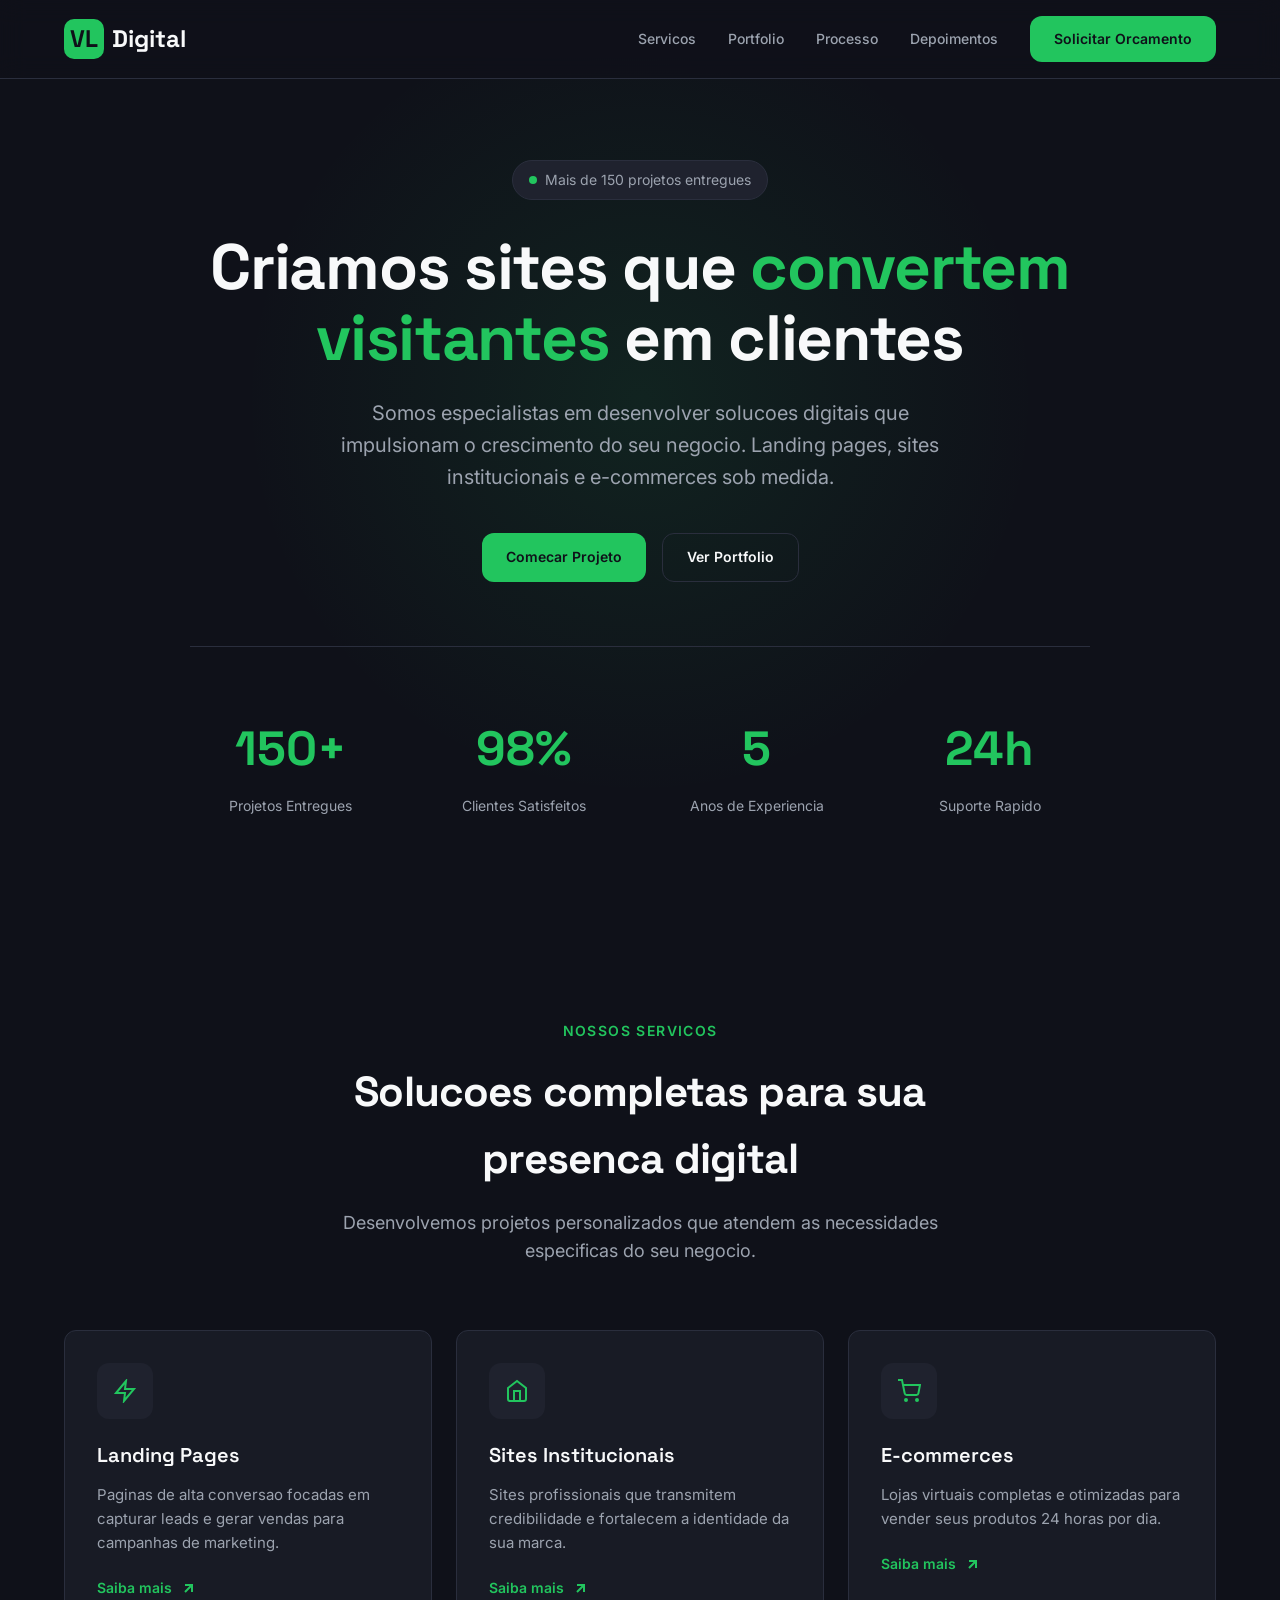
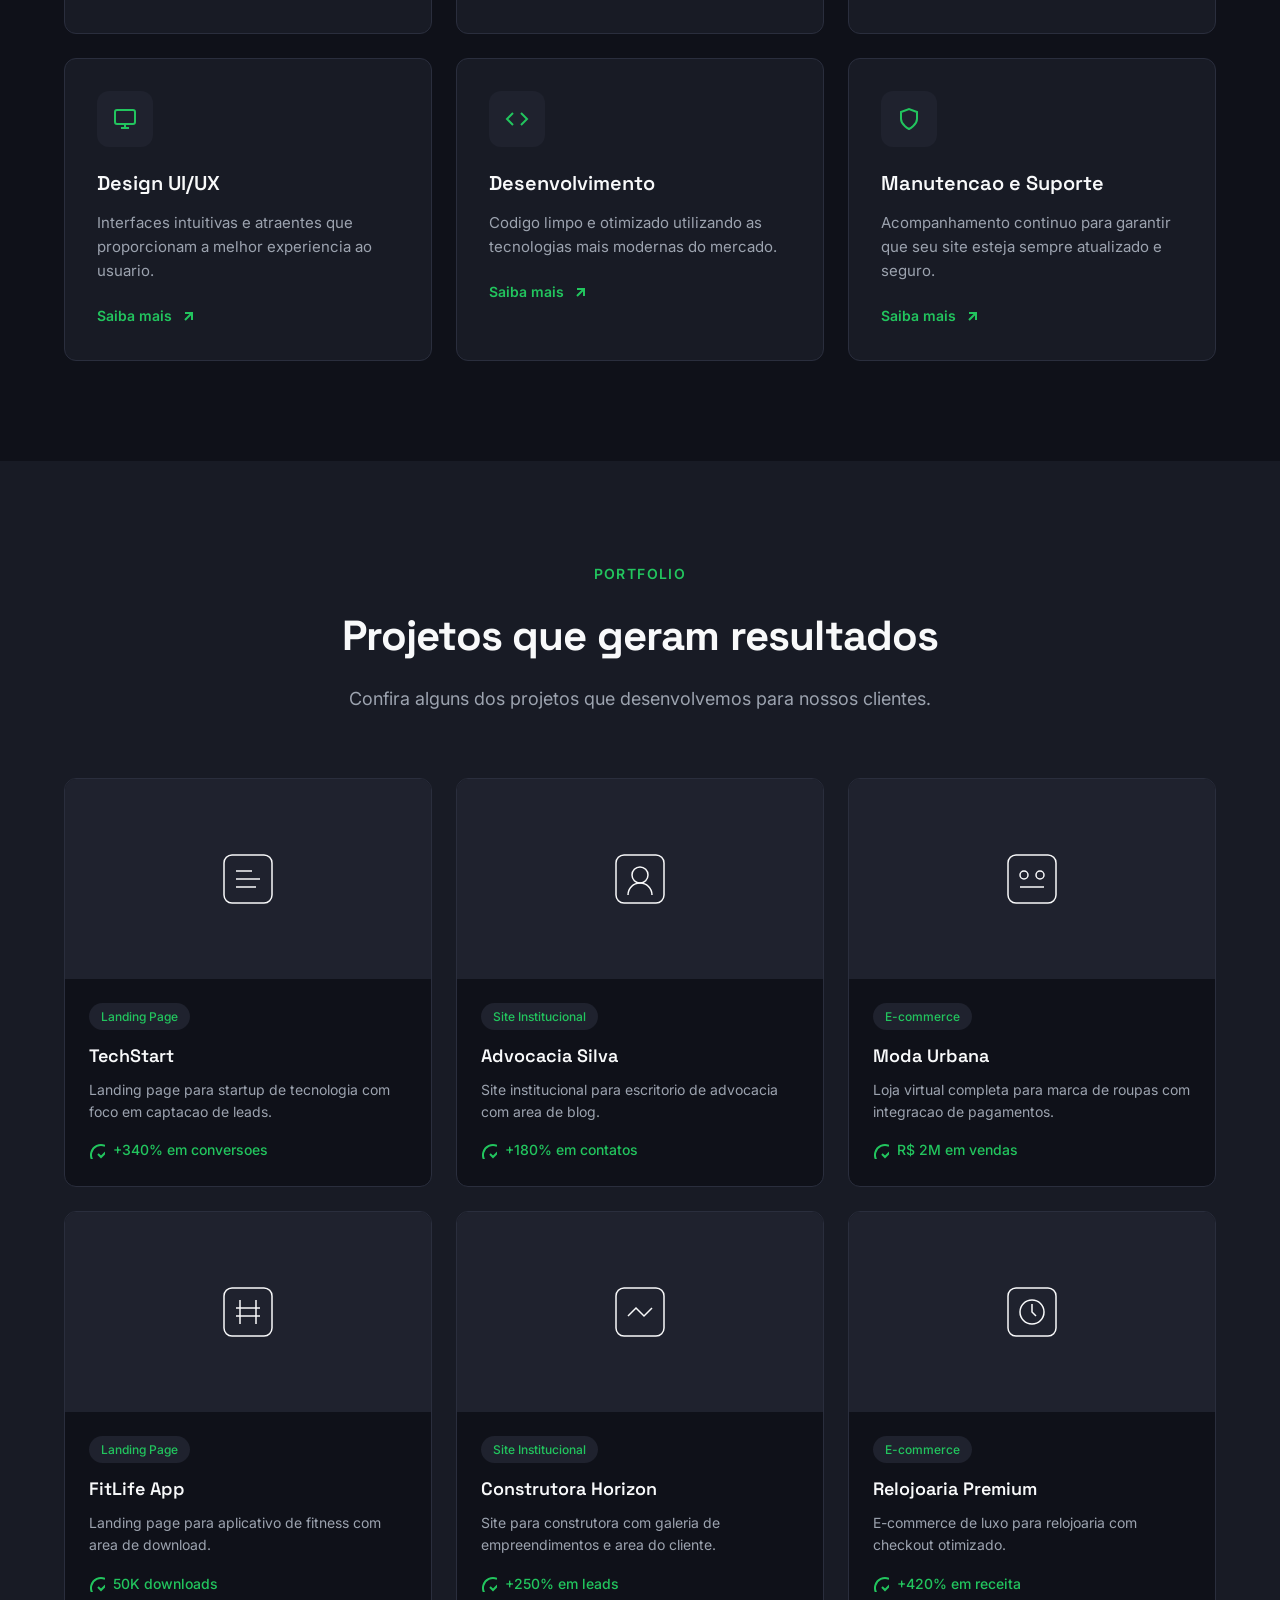
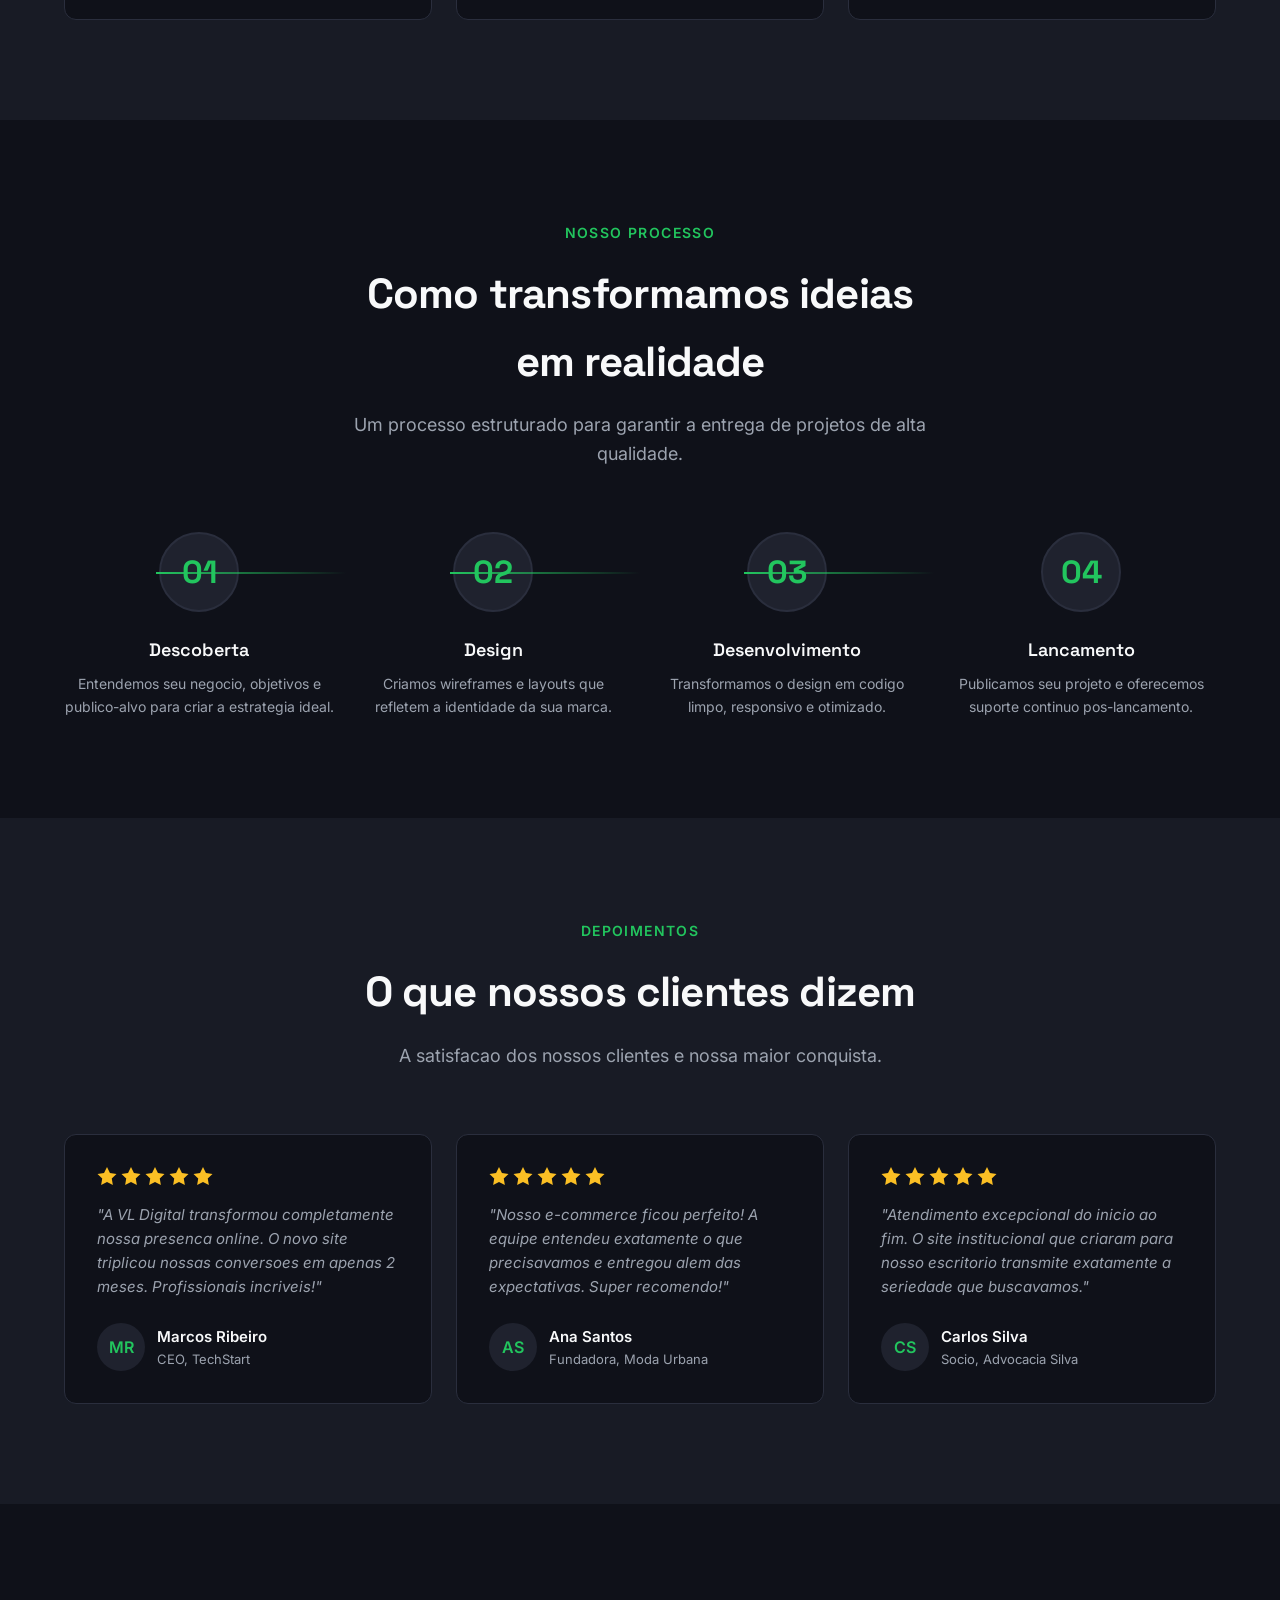
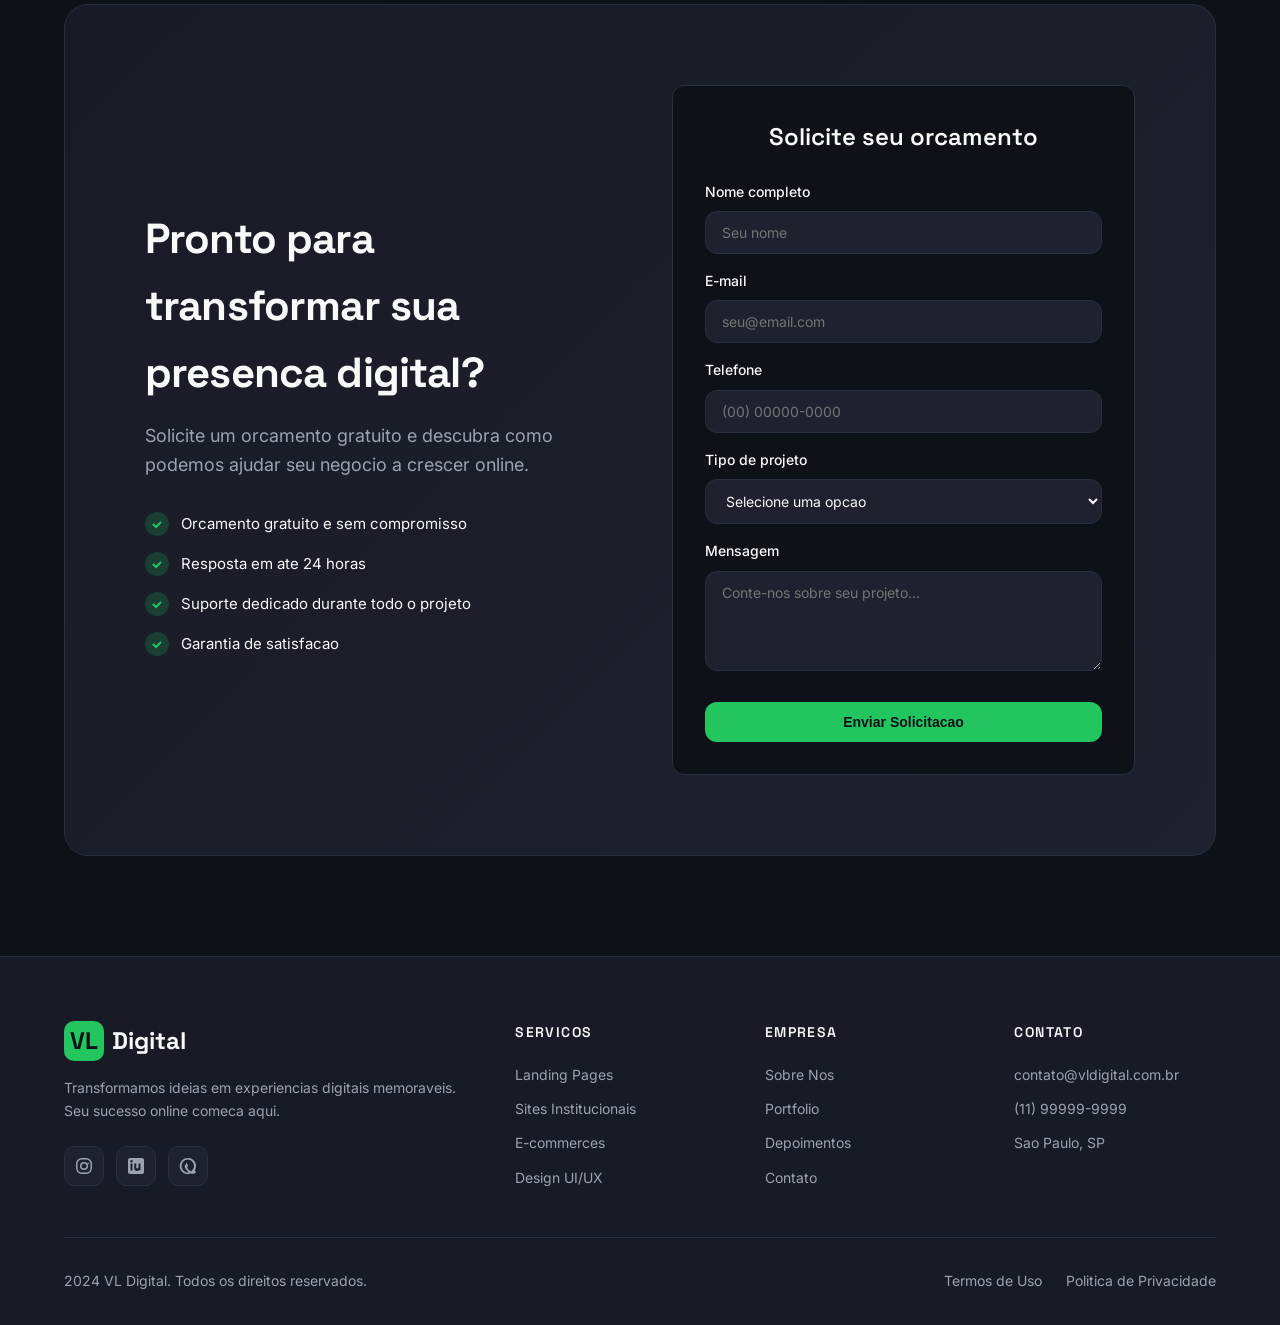
==== index.html @ e7e71fd8 "Rename Site-VL-Digital.html to index.html" ====
<!DOCTYPE html>
<html lang="pt-BR">
<head>
  <meta charset="UTF-8">
  <meta name="viewport" content="width=device-width, initial-scale=1.0">
  <title>VL Digital | Criamos Sites que Convertem</title>
  <meta name="description" content="Agência especializada em desenvolvimento de sites, landing pages, sites institucionais e e-commerces. Transformamos sua presença digital em resultados.">
  <link rel="preconnect" href="https://fonts.googleapis.com">
  <link rel="preconnect" href="https://fonts.gstatic.com" crossorigin>
  <link href="https://fonts.googleapis.com/css2?family=Inter:wght@400;500;600;700&family=Space+Grotesk:wght@500;600;700&display=swap" rel="stylesheet">
  <style>
    * {
      margin: 0;
      padding: 0;
      box-sizing: border-box;
    }

    :root {
      --background: #0f1119; 
      --foreground: #f8f9fa;
      --card: #181b25;
      --card-foreground: #f8f9fa;
      --primary: #22c55e;
      --primary-foreground: #0f1119;
      --secondary: #1f222e;
      --muted: #2a2e3d;
      --muted-foreground: #9ca3af;
      --border: #2a2e3d;
      --radius: 12px;
    }

    html {
      scroll-behavior: smooth;
    }

    body {
      font-family: 'Inter', system-ui, sans-serif;
      background-color: var(--background);
      color: var(--foreground);
      line-height: 1.6;
    }

    h1, h2, h3, h4, h5, h6 {
      font-family: 'Space Grotesk', system-ui, sans-serif;
    }

    a {
      text-decoration: none;
      color: inherit;
    }

    img {
      max-width: 100%;
      height: auto;
    }

    .container {
      max-width: 1200px;
      margin: 0 auto;
      padding: 0 24px;
    }

    /* Header */
    .header {
      position: fixed;
      top: 0;
      left: 0;
      right: 0;
      z-index: 100;
      padding: 16px 0;
      background: rgba(15, 17, 25, 0.8);
      backdrop-filter: blur(12px);
      border-bottom: 1px solid var(--border);
    }

    .header-inner {
      display: flex;
      align-items: center;
      justify-content: space-between;
    }

    .logo {
      display: flex;
      align-items: center;
      gap: 8px;
      font-family: 'Space Grotesk', sans-serif;
      font-size: 24px;
      font-weight: 700;
    }

    .logo-icon {
      width: 40px;
      height: 40px;
      background: var(--primary);
      border-radius: 10px;
      display: flex;
      align-items: center;
      justify-content: center;
      color: var(--primary-foreground);
      font-weight: 700;
    }

    .nav {
      display: flex;
      align-items: center;
      gap: 32px;
    }

    .nav-link {
      font-size: 14px;
      font-weight: 500;
      color: var(--muted-foreground);
      transition: color 0.2s;
    }

    .nav-link:hover {
      color: var(--foreground);
    }

    .btn {
      display: inline-flex;
      align-items: center;
      justify-content: center;
      gap: 8px;
      padding: 12px 24px;
      border-radius: var(--radius);
      font-size: 14px;
      font-weight: 600;
      cursor: pointer;
      transition: all 0.2s;
      border: none;
    }

    .btn-primary {
      background: var(--primary);
      color: var(--primary-foreground);
    }

    .btn-primary:hover {
      background: #1ea84e;
      transform: translateY(-2px);
    }

    .btn-secondary {
      background: var(--secondary);
      color: var(--foreground);
      border: 1px solid var(--border);
    }

    .btn-secondary:hover {
      background: var(--muted);
    }

    .btn-outline {
      background: transparent;
      color: var(--foreground);
      border: 1px solid var(--border);
    }

    .btn-outline:hover {
      background: var(--secondary);
    }

    .mobile-menu-btn {
      display: none;
      background: none;
      border: none;
      color: var(--foreground);
      cursor: pointer;
      padding: 8px;
    }

    /* Hero */
    .hero {
      padding: 160px 0 100px;
      position: relative;
      overflow: hidden;
    }

    .hero::before {
      content: '';
      position: absolute;
      top: 0;
      left: 50%;
      transform: translateX(-50%);
      width: 800px;
      height: 800px;
      background: radial-gradient(circle, rgba(34, 197, 94, 0.1) 0%, transparent 70%);
      pointer-events: none;
    }

    .hero-content {
      text-align: center;
      max-width: 900px;
      margin: 0 auto;
      position: relative;
      z-index: 1;
    }

    .hero-badge {
      display: inline-flex;
      align-items: center;
      gap: 8px;
      padding: 8px 16px;
      background: var(--secondary);
      border: 1px solid var(--border);
      border-radius: 100px;
      font-size: 14px;
      color: var(--muted-foreground);
      margin-bottom: 32px;
    }

    .hero-badge-dot {
      width: 8px;
      height: 8px;
      background: var(--primary);
      border-radius: 50%;
      animation: pulse 2s infinite;
    }

    @keyframes pulse {
      0%, 100% { opacity: 1; }
      50% { opacity: 0.5; }
    }

    .hero-title {
      font-size: 64px;
      font-weight: 700;
      line-height: 1.1;
      margin-bottom: 24px;
      letter-spacing: -0.02em;
    }

    .hero-title-highlight {
      color: var(--primary);
    }

    .hero-description {
      font-size: 20px;
      color: var(--muted-foreground);
      margin-bottom: 40px;
      max-width: 600px;
      margin-left: auto;
      margin-right: auto;
    }

    .hero-buttons {
      display: flex;
      gap: 16px;
      justify-content: center;
      margin-bottom: 64px;
    }

    .hero-stats {
      display: grid;
      grid-template-columns: repeat(4, 1fr);
      gap: 32px;
      padding-top: 64px;
      border-top: 1px solid var(--border);
    }

    .stat {
      text-align: center;
    }

    .stat-value {
      font-family: 'Space Grotesk', sans-serif;
      font-size: 48px;
      font-weight: 700;
      color: var(--primary);
      margin-bottom: 8px;
    }

    .stat-label {
      font-size: 14px;
      color: var(--muted-foreground);
    }

    /* Services */
    .services {
      padding: 100px 0;
    }

    .section-header {
      text-align: center;
      max-width: 600px;
      margin: 0 auto 64px;
    }

    .section-label {
      display: inline-block;
      font-size: 14px;
      font-weight: 600;
      color: var(--primary);
      text-transform: uppercase;
      letter-spacing: 0.1em;
      margin-bottom: 16px;
    }

    .section-title {
      font-size: 42px;
      font-weight: 700;
      margin-bottom: 16px;
      letter-spacing: -0.02em;
    }

    .section-description {
      font-size: 18px;
      color: var(--muted-foreground);
    }

    .services-grid {
      display: grid;
      grid-template-columns: repeat(3, 1fr);
      gap: 24px;
    }

    .service-card {
      background: var(--card);
      border: 1px solid var(--border);
      border-radius: var(--radius);
      padding: 32px;
      transition: all 0.3s;
    }

    .service-card:hover {
      border-color: var(--primary);
      transform: translateY(-4px);
    }

    .service-icon {
      width: 56px;
      height: 56px;
      background: var(--secondary);
      border-radius: 12px;
      display: flex;
      align-items: center;
      justify-content: center;
      margin-bottom: 20px;
      color: var(--primary);
    }

    .service-title {
      font-size: 20px;
      font-weight: 600;
      margin-bottom: 12px;
    }

    .service-description {
      font-size: 15px;
      color: var(--muted-foreground);
      margin-bottom: 20px;
    }

    .service-link {
      display: inline-flex;
      align-items: center;
      gap: 8px;
      font-size: 14px;
      font-weight: 600;
      color: var(--primary);
      transition: gap 0.2s;
    }

    .service-link:hover {
      gap: 12px;
    }

    /* Portfolio */
    .portfolio {
      padding: 100px 0;
      background: var(--card);
    }

    .portfolio-grid {
      display: grid;
      grid-template-columns: repeat(3, 1fr);
      gap: 24px;
    }

    .portfolio-card {
      background: var(--background);
      border: 1px solid var(--border);
      border-radius: var(--radius);
      overflow: hidden;
      transition: all 0.3s;
    }

    .portfolio-card:hover {
      border-color: var(--primary);
      transform: translateY(-4px);
    }

    .portfolio-image {
      height: 200px;
      background: var(--secondary);
      display: flex;
      align-items: center;
      justify-content: center;
      font-size: 48px;
    }

    .portfolio-content {
      padding: 24px;
    }

    .portfolio-tag {
      display: inline-block;
      padding: 4px 12px;
      background: var(--secondary);
      border-radius: 100px;
      font-size: 12px;
      font-weight: 500;
      color: var(--primary);
      margin-bottom: 12px;
    }

    .portfolio-title {
      font-size: 18px;
      font-weight: 600;
      margin-bottom: 8px;
    }

    .portfolio-description {
      font-size: 14px;
      color: var(--muted-foreground);
      margin-bottom: 16px;
    }

    .portfolio-result {
      display: flex;
      align-items: center;
      gap: 8px;
      font-size: 14px;
      color: var(--primary);
      font-weight: 500;
    }

    /* Process */
    .process {
      padding: 100px 0;
    }

    .process-grid {
      display: grid;
      grid-template-columns: repeat(4, 1fr);
      gap: 24px;
    }

    .process-step {
      text-align: center;
      position: relative;
    }

    .process-step:not(:last-child)::after {
      content: '';
      position: absolute;
      top: 40px;
      right: -12px;
      width: calc(100% - 80px);
      height: 2px;
      background: linear-gradient(90deg, var(--primary), transparent);
    }

    .process-number {
      width: 80px;
      height: 80px;
      background: var(--secondary);
      border: 2px solid var(--border);
      border-radius: 50%;
      display: flex;
      align-items: center;
      justify-content: center;
      margin: 0 auto 24px;
      font-family: 'Space Grotesk', sans-serif;
      font-size: 32px;
      font-weight: 700;
      color: var(--primary);
      transition: all 0.3s;
    }

    .process-step:hover .process-number {
      border-color: var(--primary);
      background: rgba(34, 197, 94, 0.1);
    }

    .process-title {
      font-size: 18px;
      font-weight: 600;
      margin-bottom: 8px;
    }

    .process-description {
      font-size: 14px;
      color: var(--muted-foreground);
    }

    /* Testimonials */
    .testimonials {
      padding: 100px 0;
      background: var(--card);
    }

    .testimonials-grid {
      display: grid;
      grid-template-columns: repeat(3, 1fr);
      gap: 24px;
    }

    .testimonial-card {
      background: var(--background);
      border: 1px solid var(--border);
      border-radius: var(--radius);
      padding: 32px;
    }

    .testimonial-stars {
      display: flex;
      gap: 4px;
      margin-bottom: 16px;
      color: #fbbf24;
    }

    .testimonial-text {
      font-size: 15px;
      color: var(--muted-foreground);
      margin-bottom: 24px;
      font-style: italic;
    }

    .testimonial-author {
      display: flex;
      align-items: center;
      gap: 12px;
    }

    .testimonial-avatar {
      width: 48px;
      height: 48px;
      background: var(--secondary);
      border-radius: 50%;
      display: flex;
      align-items: center;
      justify-content: center;
      font-weight: 600;
      color: var(--primary);
    }

    .testimonial-name {
      font-size: 15px;
      font-weight: 600;
    }

    .testimonial-role {
      font-size: 13px;
      color: var(--muted-foreground);
    }

    /* CTA */
    .cta {
      padding: 100px 0;
    }

    .cta-box {
      background: linear-gradient(135deg, var(--card) 0%, var(--secondary) 100%);
      border: 1px solid var(--border);
      border-radius: 24px;
      padding: 80px;
      display: grid;
      grid-template-columns: 1fr 1fr;
      gap: 64px;
      align-items: center;
    }

    .cta-content h2 {
      font-size: 42px;
      font-weight: 700;
      margin-bottom: 16px;
      letter-spacing: -0.02em;
    }

    .cta-content p {
      font-size: 18px;
      color: var(--muted-foreground);
      margin-bottom: 32px;
    }

    .cta-features {
      display: flex;
      flex-direction: column;
      gap: 16px;
    }

    .cta-feature {
      display: flex;
      align-items: center;
      gap: 12px;
      font-size: 15px;
    }

    .cta-feature-icon {
      width: 24px;
      height: 24px;
      background: rgba(34, 197, 94, 0.2);
      border-radius: 50%;
      display: flex;
      align-items: center;
      justify-content: center;
      color: var(--primary);
      font-size: 12px;
    }

    .cta-form {
      background: var(--background);
      border: 1px solid var(--border);
      border-radius: var(--radius);
      padding: 32px;
    }

    .cta-form h3 {
      font-size: 24px;
      font-weight: 600;
      margin-bottom: 24px;
      text-align: center;
    }

    .form-group {
      margin-bottom: 16px;
    }

    .form-label {
      display: block;
      font-size: 14px;
      font-weight: 500;
      margin-bottom: 8px;
    }

    .form-input,
    .form-select,
    .form-textarea {
      width: 100%;
      padding: 12px 16px;
      background: var(--secondary);
      border: 1px solid var(--border);
      border-radius: var(--radius);
      color: var(--foreground);
      font-size: 14px;
      font-family: inherit;
      transition: border-color 0.2s;
    }

    .form-input:focus,
    .form-select:focus,
    .form-textarea:focus {
      outline: none;
      border-color: var(--primary);
    }

    .form-textarea {
      resize: vertical;
      min-height: 100px;
    }

    .form-submit {
      width: 100%;
      margin-top: 8px;
    }

    /* Footer */
    .footer {
      background: var(--card);
      border-top: 1px solid var(--border);
      padding: 64px 0 32px;
    }

    .footer-grid {
      display: grid;
      grid-template-columns: 2fr 1fr 1fr 1fr;
      gap: 48px;
      margin-bottom: 48px;
    }

    .footer-brand p {
      font-size: 14px;
      color: var(--muted-foreground);
      margin-top: 16px;
      margin-bottom: 24px;
    }

    .footer-social {
      display: flex;
      gap: 12px;
    }

    .footer-social a {
      width: 40px;
      height: 40px;
      background: var(--secondary);
      border: 1px solid var(--border);
      border-radius: 10px;
      display: flex;
      align-items: center;
      justify-content: center;
      color: var(--muted-foreground);
      transition: all 0.2s;
    }

    .footer-social a:hover {
      border-color: var(--primary);
      color: var(--primary);
    }

    .footer-title {
      font-size: 14px;
      font-weight: 600;
      text-transform: uppercase;
      letter-spacing: 0.1em;
      margin-bottom: 20px;
    }

    .footer-links {
      display: flex;
      flex-direction: column;
      gap: 12px;
    }

    .footer-link {
      font-size: 14px;
      color: var(--muted-foreground);
      transition: color 0.2s;
    }

    .footer-link:hover {
      color: var(--primary);
    }

    .footer-bottom {
      padding-top: 32px;
      border-top: 1px solid var(--border);
      display: flex;
      justify-content: space-between;
      align-items: center;
    }

    .footer-copyright {
      font-size: 14px;
      color: var(--muted-foreground);
    }

    .footer-legal {
      display: flex;
      gap: 24px;
    }

    .footer-legal a {
      font-size: 14px;
      color: var(--muted-foreground);
      transition: color 0.2s;
    }

    .footer-legal a:hover {
      color: var(--foreground);
    }

    /* Responsive */
    @media (max-width: 1024px) {
      .hero-title {
        font-size: 48px;
      }

      .services-grid,
      .portfolio-grid,
      .testimonials-grid {
        grid-template-columns: repeat(2, 1fr);
      }

      .process-grid {
        grid-template-columns: repeat(2, 1fr);
        gap: 48px;
      }

      .process-step::after {
        display: none;
      }

      .cta-box {
        grid-template-columns: 1fr;
        padding: 48px;
      }

      .footer-grid {
        grid-template-columns: repeat(2, 1fr);
      }
    }

    @media (max-width: 768px) {
      .nav {
        display: none;
      }

      .mobile-menu-btn {
        display: block;
      }

      .hero {
        padding: 120px 0 60px;
      }

      .hero-title {
        font-size: 36px;
      }

      .hero-description {
        font-size: 16px;
      }

      .hero-buttons {
        flex-direction: column;
      }

      .hero-stats {
        grid-template-columns: repeat(2, 1fr);
        gap: 24px;
      }

      .stat-value {
        font-size: 36px;
      }

      .section-title {
        font-size: 32px;
      }

      .services-grid,
      .portfolio-grid,
      .testimonials-grid {
        grid-template-columns: 1fr;
      }

      .process-grid {
        grid-template-columns: 1fr;
      }

      .cta-box {
        padding: 32px;
      }

      .cta-content h2 {
        font-size: 32px;
      }

      .footer-grid {
        grid-template-columns: 1fr;
        gap: 32px;
      }

      .footer-bottom {
        flex-direction: column;
        gap: 16px;
        text-align: center;
      }
    }
  </style>
</head>
<body>
  <!-- Header -->
  <header class="header">
    <div class="container header-inner">
      <a href="#" class="logo">
        <div class="logo-icon">VL</div>
        <span>Digital</span>
      </a>
      <nav class="nav">
        <a href="#servicos" class="nav-link">Servicos</a>
        <a href="#portfolio" class="nav-link">Portfolio</a>
        <a href="#processo" class="nav-link">Processo</a>
        <a href="#depoimentos" class="nav-link">Depoimentos</a>
        <a href="#contato" class="btn btn-primary">Solicitar Orcamento</a>
      </nav>
      <button class="mobile-menu-btn">
        <svg width="24" height="24" fill="none" stroke="currentColor" stroke-width="2">
          <path d="M3 12h18M3 6h18M3 18h18"></path>
        </svg>
      </button>
    </div>
  </header>

  <!-- Hero -->
  <section class="hero">
    <div class="container">
      <div class="hero-content">
        <div class="hero-badge">
          <span class="hero-badge-dot"></span>
          Mais de 150 projetos entregues
        </div>
        <h1 class="hero-title">
          Criamos sites que <span class="hero-title-highlight">convertem visitantes</span> em clientes
        </h1>
        <p class="hero-description">
          Somos especialistas em desenvolver solucoes digitais que impulsionam o crescimento do seu negocio. Landing pages, sites institucionais e e-commerces sob medida.
        </p>
        <div class="hero-buttons">
          <a href="#contato" class="btn btn-primary">Comecar Projeto</a>
          <a href="#portfolio" class="btn btn-outline">Ver Portfolio</a>
        </div>
        <div class="hero-stats">
          <div class="stat">
            <div class="stat-value">150+</div>
            <div class="stat-label">Projetos Entregues</div>
          </div>
          <div class="stat">
            <div class="stat-value">98%</div>
            <div class="stat-label">Clientes Satisfeitos</div>
          </div>
          <div class="stat">
            <div class="stat-value">5</div>
            <div class="stat-label">Anos de Experiencia</div>
          </div>
          <div class="stat">
            <div class="stat-value">24h</div>
            <div class="stat-label">Suporte Rapido</div>
          </div>
        </div>
      </div>
    </div>
  </section>

  <!-- Services -->
  <section class="services" id="servicos">
    <div class="container">
      <div class="section-header">
        <span class="section-label">Nossos Servicos</span>
        <h2 class="section-title">Solucoes completas para sua presenca digital</h2>
        <p class="section-description">
          Desenvolvemos projetos personalizados que atendem as necessidades especificas do seu negocio.
        </p>
      </div>
      <div class="services-grid">
        <div class="service-card">
          <div class="service-icon">
            <svg width="24" height="24" fill="none" stroke="currentColor" stroke-width="2">
              <path d="M13 2L3 14h9l-1 8 10-12h-9l1-8z"></path>
            </svg>
          </div>
          <h3 class="service-title">Landing Pages</h3>
          <p class="service-description">
            Paginas de alta conversao focadas em capturar leads e gerar vendas para campanhas de marketing.
          </p>
          <a href="#contato" class="service-link">
            Saiba mais
            <svg width="16" height="16" fill="none" stroke="currentColor" stroke-width="2">
              <path d="M5 12l7-7M5 5h7v7"></path>
            </svg>
          </a>
        </div>
        <div class="service-card">
          <div class="service-icon">
            <svg width="24" height="24" fill="none" stroke="currentColor" stroke-width="2">
              <path d="M3 9l9-7 9 7v11a2 2 0 0 1-2 2H5a2 2 0 0 1-2-2z"></path>
              <polyline points="9 22 9 12 15 12 15 22"></polyline>
            </svg>
          </div>
          <h3 class="service-title">Sites Institucionais</h3>
          <p class="service-description">
            Sites profissionais que transmitem credibilidade e fortalecem a identidade da sua marca.
          </p>
          <a href="#contato" class="service-link">
            Saiba mais
            <svg width="16" height="16" fill="none" stroke="currentColor" stroke-width="2">
              <path d="M5 12l7-7M5 5h7v7"></path>
            </svg>
          </a>
        </div>
        <div class="service-card">
          <div class="service-icon">
            <svg width="24" height="24" fill="none" stroke="currentColor" stroke-width="2">
              <circle cx="9" cy="21" r="1"></circle>
              <circle cx="20" cy="21" r="1"></circle>
              <path d="M1 1h4l2.68 13.39a2 2 0 0 0 2 1.61h9.72a2 2 0 0 0 2-1.61L23 6H6"></path>
            </svg>
          </div>
          <h3 class="service-title">E-commerces</h3>
          <p class="service-description">
            Lojas virtuais completas e otimizadas para vender seus produtos 24 horas por dia.
          </p>
          <a href="#contato" class="service-link">
            Saiba mais
            <svg width="16" height="16" fill="none" stroke="currentColor" stroke-width="2">
              <path d="M5 12l7-7M5 5h7v7"></path>
            </svg>
          </a>
        </div>
        <div class="service-card">
          <div class="service-icon">
            <svg width="24" height="24" fill="none" stroke="currentColor" stroke-width="2">
              <rect x="2" y="3" width="20" height="14" rx="2" ry="2"></rect>
              <line x1="8" y1="21" x2="16" y2="21"></line>
              <line x1="12" y1="17" x2="12" y2="21"></line>
            </svg>
          </div>
          <h3 class="service-title">Design UI/UX</h3>
          <p class="service-description">
            Interfaces intuitivas e atraentes que proporcionam a melhor experiencia ao usuario.
          </p>
          <a href="#contato" class="service-link">
            Saiba mais
            <svg width="16" height="16" fill="none" stroke="currentColor" stroke-width="2">
              <path d="M5 12l7-7M5 5h7v7"></path>
            </svg>
          </a>
        </div>
        <div class="service-card">
          <div class="service-icon">
            <svg width="24" height="24" fill="none" stroke="currentColor" stroke-width="2">
              <polyline points="16 18 22 12 16 6"></polyline>
              <polyline points="8 6 2 12 8 18"></polyline>
            </svg>
          </div>
          <h3 class="service-title">Desenvolvimento</h3>
          <p class="service-description">
            Codigo limpo e otimizado utilizando as tecnologias mais modernas do mercado.
          </p>
          <a href="#contato" class="service-link">
            Saiba mais
            <svg width="16" height="16" fill="none" stroke="currentColor" stroke-width="2">
              <path d="M5 12l7-7M5 5h7v7"></path>
            </svg>
          </a>
        </div>
        <div class="service-card">
          <div class="service-icon">
            <svg width="24" height="24" fill="none" stroke="currentColor" stroke-width="2">
              <path d="M12 22s8-4 8-10V5l-8-3-8 3v7c0 6 8 10 8 10z"></path>
            </svg>
          </div>
          <h3 class="service-title">Manutencao e Suporte</h3>
          <p class="service-description">
            Acompanhamento continuo para garantir que seu site esteja sempre atualizado e seguro.
          </p>
          <a href="#contato" class="service-link">
            Saiba mais
            <svg width="16" height="16" fill="none" stroke="currentColor" stroke-width="2">
              <path d="M5 12l7-7M5 5h7v7"></path>
            </svg>
          </a>
        </div>
      </div>
    </div>
  </section>

  <!-- Portfolio -->
  <section class="portfolio" id="portfolio">
    <div class="container">
      <div class="section-header">
        <span class="section-label">Portfolio</span>
        <h2 class="section-title">Projetos que geram resultados</h2>
        <p class="section-description">
          Confira alguns dos projetos que desenvolvemos para nossos clientes.
        </p>
      </div>
      <div class="portfolio-grid">
        <div class="portfolio-card">
          <div class="portfolio-image">
            <svg width="64" height="64" fill="none" stroke="currentColor" stroke-width="1.5">
              <rect x="8" y="8" width="48" height="48" rx="8"></rect>
              <path d="M20 32h24M20 24h16M20 40h20"></path>
            </svg>
          </div>
          <div class="portfolio-content">
            <span class="portfolio-tag">Landing Page</span>
            <h3 class="portfolio-title">TechStart</h3>
            <p class="portfolio-description">Landing page para startup de tecnologia com foco em captacao de leads.</p>
            <div class="portfolio-result">
              <svg width="16" height="16" fill="none" stroke="currentColor" stroke-width="2">
                <path d="M22 11.08V12a10 10 0 1 1-5.93-9.14"></path>
                <polyline points="22 4 12 14.01 9 11.01"></polyline>
              </svg>
              +340% em conversoes
            </div>
          </div>
        </div>
        <div class="portfolio-card">
          <div class="portfolio-image">
            <svg width="64" height="64" fill="none" stroke="currentColor" stroke-width="1.5">
              <rect x="8" y="8" width="48" height="48" rx="8"></rect>
              <circle cx="32" cy="28" r="8"></circle>
              <path d="M20 48c0-6.627 5.373-12 12-12s12 5.373 12 12"></path>
            </svg>
          </div>
          <div class="portfolio-content">
            <span class="portfolio-tag">Site Institucional</span>
            <h3 class="portfolio-title">Advocacia Silva</h3>
            <p class="portfolio-description">Site institucional para escritorio de advocacia com area de blog.</p>
            <div class="portfolio-result">
              <svg width="16" height="16" fill="none" stroke="currentColor" stroke-width="2">
                <path d="M22 11.08V12a10 10 0 1 1-5.93-9.14"></path>
                <polyline points="22 4 12 14.01 9 11.01"></polyline>
              </svg>
              +180% em contatos
            </div>
          </div>
        </div>
        <div class="portfolio-card">
          <div class="portfolio-image">
            <svg width="64" height="64" fill="none" stroke="currentColor" stroke-width="1.5">
              <rect x="8" y="8" width="48" height="48" rx="8"></rect>
              <circle cx="24" cy="28" r="4"></circle>
              <circle cx="40" cy="28" r="4"></circle>
              <path d="M20 40h24"></path>
            </svg>
          </div>
          <div class="portfolio-content">
            <span class="portfolio-tag">E-commerce</span>
            <h3 class="portfolio-title">Moda Urbana</h3>
            <p class="portfolio-description">Loja virtual completa para marca de roupas com integracao de pagamentos.</p>
            <div class="portfolio-result">
              <svg width="16" height="16" fill="none" stroke="currentColor" stroke-width="2">
                <path d="M22 11.08V12a10 10 0 1 1-5.93-9.14"></path>
                <polyline points="22 4 12 14.01 9 11.01"></polyline>
              </svg>
              R$ 2M em vendas
            </div>
          </div>
        </div>
        <div class="portfolio-card">
          <div class="portfolio-image">
            <svg width="64" height="64" fill="none" stroke="currentColor" stroke-width="1.5">
              <rect x="8" y="8" width="48" height="48" rx="8"></rect>
              <path d="M24 20v24M40 20v24M20 28h24M20 36h24"></path>
            </svg>
          </div>
          <div class="portfolio-content">
            <span class="portfolio-tag">Landing Page</span>
            <h3 class="portfolio-title">FitLife App</h3>
            <p class="portfolio-description">Landing page para aplicativo de fitness com area de download.</p>
            <div class="portfolio-result">
              <svg width="16" height="16" fill="none" stroke="currentColor" stroke-width="2">
                <path d="M22 11.08V12a10 10 0 1 1-5.93-9.14"></path>
                <polyline points="22 4 12 14.01 9 11.01"></polyline>
              </svg>
              50K downloads
            </div>
          </div>
        </div>
        <div class="portfolio-card">
          <div class="portfolio-image">
            <svg width="64" height="64" fill="none" stroke="currentColor" stroke-width="1.5">
              <rect x="8" y="8" width="48" height="48" rx="8"></rect>
              <path d="M20 36l8-8 8 8 8-8"></path>
            </svg>
          </div>
          <div class="portfolio-content">
            <span class="portfolio-tag">Site Institucional</span>
            <h3 class="portfolio-title">Construtora Horizon</h3>
            <p class="portfolio-description">Site para construtora com galeria de empreendimentos e area do cliente.</p>
            <div class="portfolio-result">
              <svg width="16" height="16" fill="none" stroke="currentColor" stroke-width="2">
                <path d="M22 11.08V12a10 10 0 1 1-5.93-9.14"></path>
                <polyline points="22 4 12 14.01 9 11.01"></polyline>
              </svg>
              +250% em leads
            </div>
          </div>
        </div>
        <div class="portfolio-card">
          <div class="portfolio-image">
            <svg width="64" height="64" fill="none" stroke="currentColor" stroke-width="1.5">
              <rect x="8" y="8" width="48" height="48" rx="8"></rect>
              <circle cx="32" cy="32" r="12"></circle>
              <path d="M32 24v8l4 4"></path>
            </svg>
          </div>
          <div class="portfolio-content">
            <span class="portfolio-tag">E-commerce</span>
            <h3 class="portfolio-title">Relojoaria Premium</h3>
            <p class="portfolio-description">E-commerce de luxo para relojoaria com checkout otimizado.</p>
            <div class="portfolio-result">
              <svg width="16" height="16" fill="none" stroke="currentColor" stroke-width="2">
                <path d="M22 11.08V12a10 10 0 1 1-5.93-9.14"></path>
                <polyline points="22 4 12 14.01 9 11.01"></polyline>
              </svg>
              +420% em receita
            </div>
          </div>
        </div>
      </div>
    </div>
  </section>

  <!-- Process -->
  <section class="process" id="processo">
    <div class="container">
      <div class="section-header">
        <span class="section-label">Nosso Processo</span>
        <h2 class="section-title">Como transformamos ideias em realidade</h2>
        <p class="section-description">
          Um processo estruturado para garantir a entrega de projetos de alta qualidade.
        </p>
      </div>
      <div class="process-grid">
        <div class="process-step">
          <div class="process-number">01</div>
          <h3 class="process-title">Descoberta</h3>
          <p class="process-description">
            Entendemos seu negocio, objetivos e publico-alvo para criar a estrategia ideal.
          </p>
        </div>
        <div class="process-step">
          <div class="process-number">02</div>
          <h3 class="process-title">Design</h3>
          <p class="process-description">
            Criamos wireframes e layouts que refletem a identidade da sua marca.
          </p>
        </div>
        <div class="process-step">
          <div class="process-number">03</div>
          <h3 class="process-title">Desenvolvimento</h3>
          <p class="process-description">
            Transformamos o design em codigo limpo, responsivo e otimizado.
          </p>
        </div>
        <div class="process-step">
          <div class="process-number">04</div>
          <h3 class="process-title">Lancamento</h3>
          <p class="process-description">
            Publicamos seu projeto e oferecemos suporte continuo pos-lancamento.
          </p>
        </div>
      </div>
    </div>
  </section>

  <!-- Testimonials -->
  <section class="testimonials" id="depoimentos">
    <div class="container">
      <div class="section-header">
        <span class="section-label">Depoimentos</span>
        <h2 class="section-title">O que nossos clientes dizem</h2>
        <p class="section-description">
          A satisfacao dos nossos clientes e nossa maior conquista.
        </p>
      </div>
      <div class="testimonials-grid">
        <div class="testimonial-card">
          <div class="testimonial-stars">
            <svg width="20" height="20" fill="currentColor"><path d="M10 15l-5.878 3.09 1.123-6.545L.489 6.91l6.572-.955L10 0l2.939 5.955 6.572.955-4.756 4.635 1.123 6.545z"/></svg>
            <svg width="20" height="20" fill="currentColor"><path d="M10 15l-5.878 3.09 1.123-6.545L.489 6.91l6.572-.955L10 0l2.939 5.955 6.572.955-4.756 4.635 1.123 6.545z"/></svg>
            <svg width="20" height="20" fill="currentColor"><path d="M10 15l-5.878 3.09 1.123-6.545L.489 6.91l6.572-.955L10 0l2.939 5.955 6.572.955-4.756 4.635 1.123 6.545z"/></svg>
            <svg width="20" height="20" fill="currentColor"><path d="M10 15l-5.878 3.09 1.123-6.545L.489 6.91l6.572-.955L10 0l2.939 5.955 6.572.955-4.756 4.635 1.123 6.545z"/></svg>
            <svg width="20" height="20" fill="currentColor"><path d="M10 15l-5.878 3.09 1.123-6.545L.489 6.91l6.572-.955L10 0l2.939 5.955 6.572.955-4.756 4.635 1.123 6.545z"/></svg>
          </div>
          <p class="testimonial-text">
            "A VL Digital transformou completamente nossa presenca online. O novo site triplicou nossas conversoes em apenas 2 meses. Profissionais incriveis!"
          </p>
          <div class="testimonial-author">
            <div class="testimonial-avatar">MR</div>
            <div>
              <div class="testimonial-name">Marcos Ribeiro</div>
              <div class="testimonial-role">CEO, TechStart</div>
            </div>
          </div>
        </div>
        <div class="testimonial-card">
          <div class="testimonial-stars">
            <svg width="20" height="20" fill="currentColor"><path d="M10 15l-5.878 3.09 1.123-6.545L.489 6.91l6.572-.955L10 0l2.939 5.955 6.572.955-4.756 4.635 1.123 6.545z"/></svg>
            <svg width="20" height="20" fill="currentColor"><path d="M10 15l-5.878 3.09 1.123-6.545L.489 6.91l6.572-.955L10 0l2.939 5.955 6.572.955-4.756 4.635 1.123 6.545z"/></svg>
            <svg width="20" height="20" fill="currentColor"><path d="M10 15l-5.878 3.09 1.123-6.545L.489 6.91l6.572-.955L10 0l2.939 5.955 6.572.955-4.756 4.635 1.123 6.545z"/></svg>
            <svg width="20" height="20" fill="currentColor"><path d="M10 15l-5.878 3.09 1.123-6.545L.489 6.91l6.572-.955L10 0l2.939 5.955 6.572.955-4.756 4.635 1.123 6.545z"/></svg>
            <svg width="20" height="20" fill="currentColor"><path d="M10 15l-5.878 3.09 1.123-6.545L.489 6.91l6.572-.955L10 0l2.939 5.955 6.572.955-4.756 4.635 1.123 6.545z"/></svg>
          </div>
          <p class="testimonial-text">
            "Nosso e-commerce ficou perfeito! A equipe entendeu exatamente o que precisavamos e entregou alem das expectativas. Super recomendo!"
          </p>
          <div class="testimonial-author">
            <div class="testimonial-avatar">AS</div>
            <div>
              <div class="testimonial-name">Ana Santos</div>
              <div class="testimonial-role">Fundadora, Moda Urbana</div>
            </div>
          </div>
        </div>
        <div class="testimonial-card">
          <div class="testimonial-stars">
            <svg width="20" height="20" fill="currentColor"><path d="M10 15l-5.878 3.09 1.123-6.545L.489 6.91l6.572-.955L10 0l2.939 5.955 6.572.955-4.756 4.635 1.123 6.545z"/></svg>
            <svg width="20" height="20" fill="currentColor"><path d="M10 15l-5.878 3.09 1.123-6.545L.489 6.91l6.572-.955L10 0l2.939 5.955 6.572.955-4.756 4.635 1.123 6.545z"/></svg>
            <svg width="20" height="20" fill="currentColor"><path d="M10 15l-5.878 3.09 1.123-6.545L.489 6.91l6.572-.955L10 0l2.939 5.955 6.572.955-4.756 4.635 1.123 6.545z"/></svg>
            <svg width="20" height="20" fill="currentColor"><path d="M10 15l-5.878 3.09 1.123-6.545L.489 6.91l6.572-.955L10 0l2.939 5.955 6.572.955-4.756 4.635 1.123 6.545z"/></svg>
            <svg width="20" height="20" fill="currentColor"><path d="M10 15l-5.878 3.09 1.123-6.545L.489 6.91l6.572-.955L10 0l2.939 5.955 6.572.955-4.756 4.635 1.123 6.545z"/></svg>
          </div>
          <p class="testimonial-text">
            "Atendimento excepcional do inicio ao fim. O site institucional que criaram para nosso escritorio transmite exatamente a seriedade que buscavamos."
          </p>
          <div class="testimonial-author">
            <div class="testimonial-avatar">CS</div>
            <div>
              <div class="testimonial-name">Carlos Silva</div>
              <div class="testimonial-role">Socio, Advocacia Silva</div>
            </div>
          </div>
        </div>
      </div>
    </div>
  </section>

  <!-- CTA -->
  <section class="cta" id="contato">
    <div class="container">
      <div class="cta-box">
        <div class="cta-content">
          <h2>Pronto para transformar sua presenca digital?</h2>
          <p>Solicite um orcamento gratuito e descubra como podemos ajudar seu negocio a crescer online.</p>
          <div class="cta-features">
            <div class="cta-feature">
              <div class="cta-feature-icon">
                <svg width="12" height="12" fill="none" stroke="currentColor" stroke-width="2">
                  <path d="M2 6l3 3 5-5"></path>
                </svg>
              </div>
              Orcamento gratuito e sem compromisso
            </div>
            <div class="cta-feature">
              <div class="cta-feature-icon">
                <svg width="12" height="12" fill="none" stroke="currentColor" stroke-width="2">
                  <path d="M2 6l3 3 5-5"></path>
                </svg>
              </div>
              Resposta em ate 24 horas
            </div>
            <div class="cta-feature">
              <div class="cta-feature-icon">
                <svg width="12" height="12" fill="none" stroke="currentColor" stroke-width="2">
                  <path d="M2 6l3 3 5-5"></path>
                </svg>
              </div>
              Suporte dedicado durante todo o projeto
            </div>
            <div class="cta-feature">
              <div class="cta-feature-icon">
                <svg width="12" height="12" fill="none" stroke="currentColor" stroke-width="2">
                  <path d="M2 6l3 3 5-5"></path>
                </svg>
              </div>
              Garantia de satisfacao
            </div>
          </div>
        </div>
        <div class="cta-form">
          <h3>Solicite seu orcamento</h3>
          <form>
            <div class="form-group">
              <label class="form-label">Nome completo</label>
              <input type="text" class="form-input" placeholder="Seu nome">
            </div>
            <div class="form-group">
              <label class="form-label">E-mail</label>
              <input type="email" class="form-input" placeholder="seu@email.com">
            </div>
            <div class="form-group">
              <label class="form-label">Telefone</label>
              <input type="tel" class="form-input" placeholder="(00) 00000-0000">
            </div>
            <div class="form-group">
              <label class="form-label">Tipo de projeto</label>
              <select class="form-select">
                <option value="">Selecione uma opcao</option>
                <option value="landing">Landing Page</option>
                <option value="institucional">Site Institucional</option>
                <option value="ecommerce">E-commerce</option>
                <option value="outro">Outro</option>
              </select>
            </div>
            <div class="form-group">
              <label class="form-label">Mensagem</label>
              <textarea class="form-textarea" placeholder="Conte-nos sobre seu projeto..."></textarea>
            </div>
            <button type="submit" class="btn btn-primary form-submit">Enviar Solicitacao</button>
          </form>
        </div>
      </div>
    </div>
  </section>

  <!-- Footer -->
  <footer class="footer">
    <div class="container">
      <div class="footer-grid">
        <div class="footer-brand">
          <a href="#" class="logo">
            <div class="logo-icon">VL</div>
            <span>Digital</span>
          </a>
          <p>Transformamos ideias em experiencias digitais memoraveis. Seu sucesso online comeca aqui.</p>
          <div class="footer-social">
            <a href="#" aria-label="Instagram">
              <svg width="20" height="20" fill="currentColor">
                <path d="M7.75 2h4.5A5.75 5.75 0 0 1 18 7.75v4.5A5.75 5.75 0 0 1 12.25 18h-4.5A5.75 5.75 0 0 1 2 12.25v-4.5A5.75 5.75 0 0 1 7.75 2Zm0 1.5A4.25 4.25 0 0 0 3.5 7.75v4.5a4.25 4.25 0 0 0 4.25 4.25h4.5a4.25 4.25 0 0 0 4.25-4.25v-4.5a4.25 4.25 0 0 0-4.25-4.25h-4.5ZM10 6a4 4 0 1 1 0 8 4 4 0 0 1 0-8Zm0 1.5a2.5 2.5 0 1 0 0 5 2.5 2.5 0 0 0 0-5Zm4.25-.75a.75.75 0 1 1 0 1.5.75.75 0 0 1 0-1.5Z"/>
              </svg>
            </a>
            <a href="#" aria-label="LinkedIn">
              <svg width="20" height="20" fill="currentColor">
                <path d="M16 2a2 2 0 0 1 2 2v12a2 2 0 0 1-2 2H4a2 2 0 0 1-2-2V4a2 2 0 0 1 2-2h12ZM6.5 7.5h-2v7h2v-7Zm8 0h-2v3.77c0 .66-.47 1.23-1.12 1.23-.66 0-1.13-.57-1.13-1.23V7.5h-2v4.77c0 1.61 1.14 2.73 2.75 2.73 1.03 0 1.87-.5 2.25-1.15l.25.65h1v-7ZM5.5 4a1.25 1.25 0 1 0 0 2.5 1.25 1.25 0 0 0 0-2.5Z"/>
              </svg>
            </a>
            <a href="#" aria-label="WhatsApp">
              <svg width="20" height="20" fill="currentColor">
                <path d="M10 2a8 8 0 0 1 6.9 12.03l.9 2.97-3.07-.81A8 8 0 1 1 10 2Zm0 1.5a6.5 6.5 0 1 0 2.38 12.56l.36-.14 1.81.48-.5-1.66.18-.34A6.5 6.5 0 0 0 10 3.5Zm-2.19 3.44c.17 0 .35 0 .5.02.18.02.42.07.66.5.27.5.87 2.13.95 2.28.08.16.13.34.03.54-.1.2-.15.32-.3.5-.15.17-.31.38-.45.51-.14.14-.29.29-.13.57.17.28.74 1.22 1.59 1.98 1.09.97 2.01 1.27 2.3 1.41.28.15.45.12.62-.07.16-.2.7-.82.89-1.1.19-.28.38-.23.63-.14.26.1 1.63.77 1.9.91.28.14.47.21.54.33.07.11.07.67-.16 1.31-.23.64-1.34 1.26-1.85 1.3-.46.04-1.02.06-1.65-.1a15 15 0 0 1-1.49-.55c-2.62-1.14-4.34-3.78-4.47-3.96-.13-.18-1.1-1.46-1.1-2.79 0-1.33.7-1.98.94-2.25.25-.27.54-.34.72-.34Z"/>
              </svg>
            </a>
          </div>
        </div>
        <div>
          <h4 class="footer-title">Servicos</h4>
          <div class="footer-links">
            <a href="#servicos" class="footer-link">Landing Pages</a>
            <a href="#servicos" class="footer-link">Sites Institucionais</a>
            <a href="#servicos" class="footer-link">E-commerces</a>
            <a href="#servicos" class="footer-link">Design UI/UX</a>
          </div>
        </div>
        <div>
          <h4 class="footer-title">Empresa</h4>
          <div class="footer-links">
            <a href="#" class="footer-link">Sobre Nos</a>
            <a href="#portfolio" class="footer-link">Portfolio</a>
            <a href="#depoimentos" class="footer-link">Depoimentos</a>
            <a href="#contato" class="footer-link">Contato</a>
          </div>
        </div>
        <div>
          <h4 class="footer-title">Contato</h4>
          <div class="footer-links">
            <a href="mailto:contato@vldigital.com.br" class="footer-link">contato@vldigital.com.br</a>
            <a href="tel:+5511999999999" class="footer-link">(11) 99999-9999</a>
            <span class="footer-link">Sao Paulo, SP</span>
          </div>
        </div>
      </div>
      <div class="footer-bottom">
        <p class="footer-copyright">2024 VL Digital. Todos os direitos reservados.</p>
        <div class="footer-legal">
          <a href="#">Termos de Uso</a>
          <a href="#">Politica de Privacidade</a>
        </div>
      </div>
    </div>
  </footer>
</body>
</html>
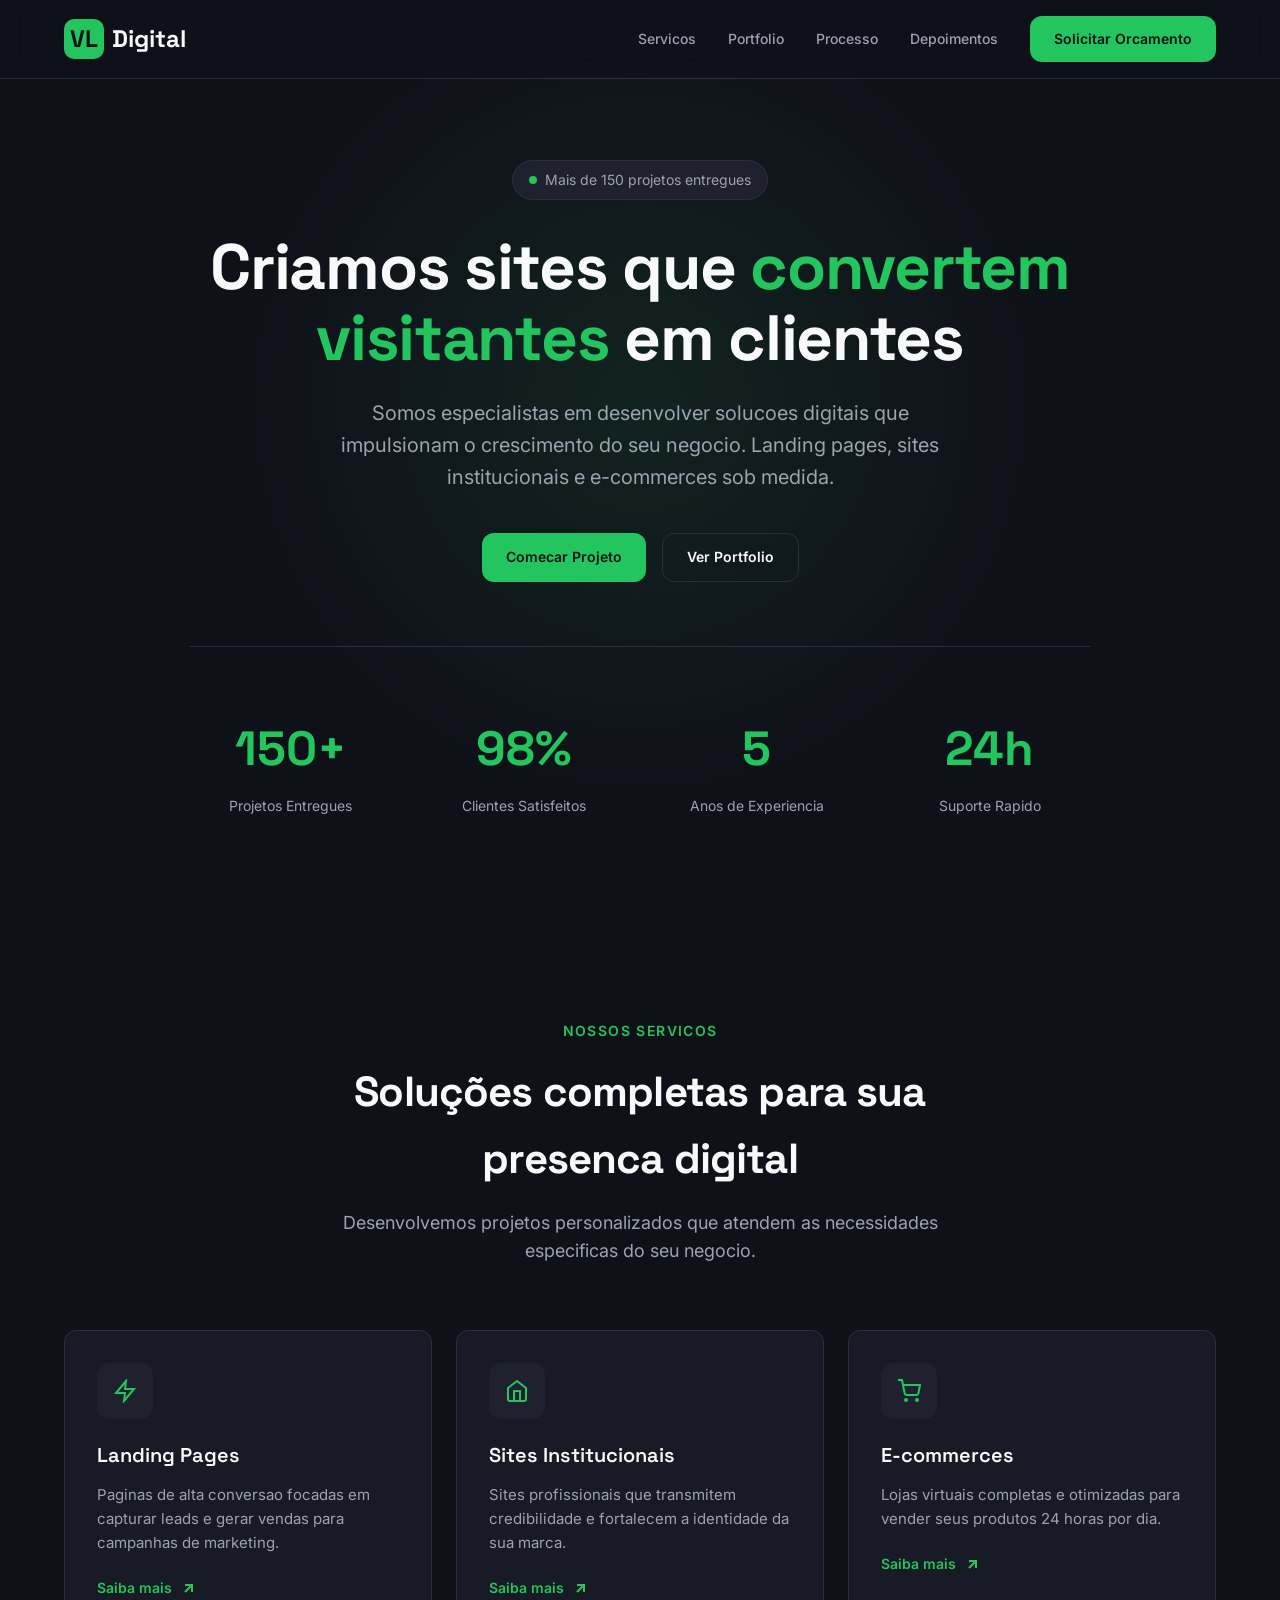
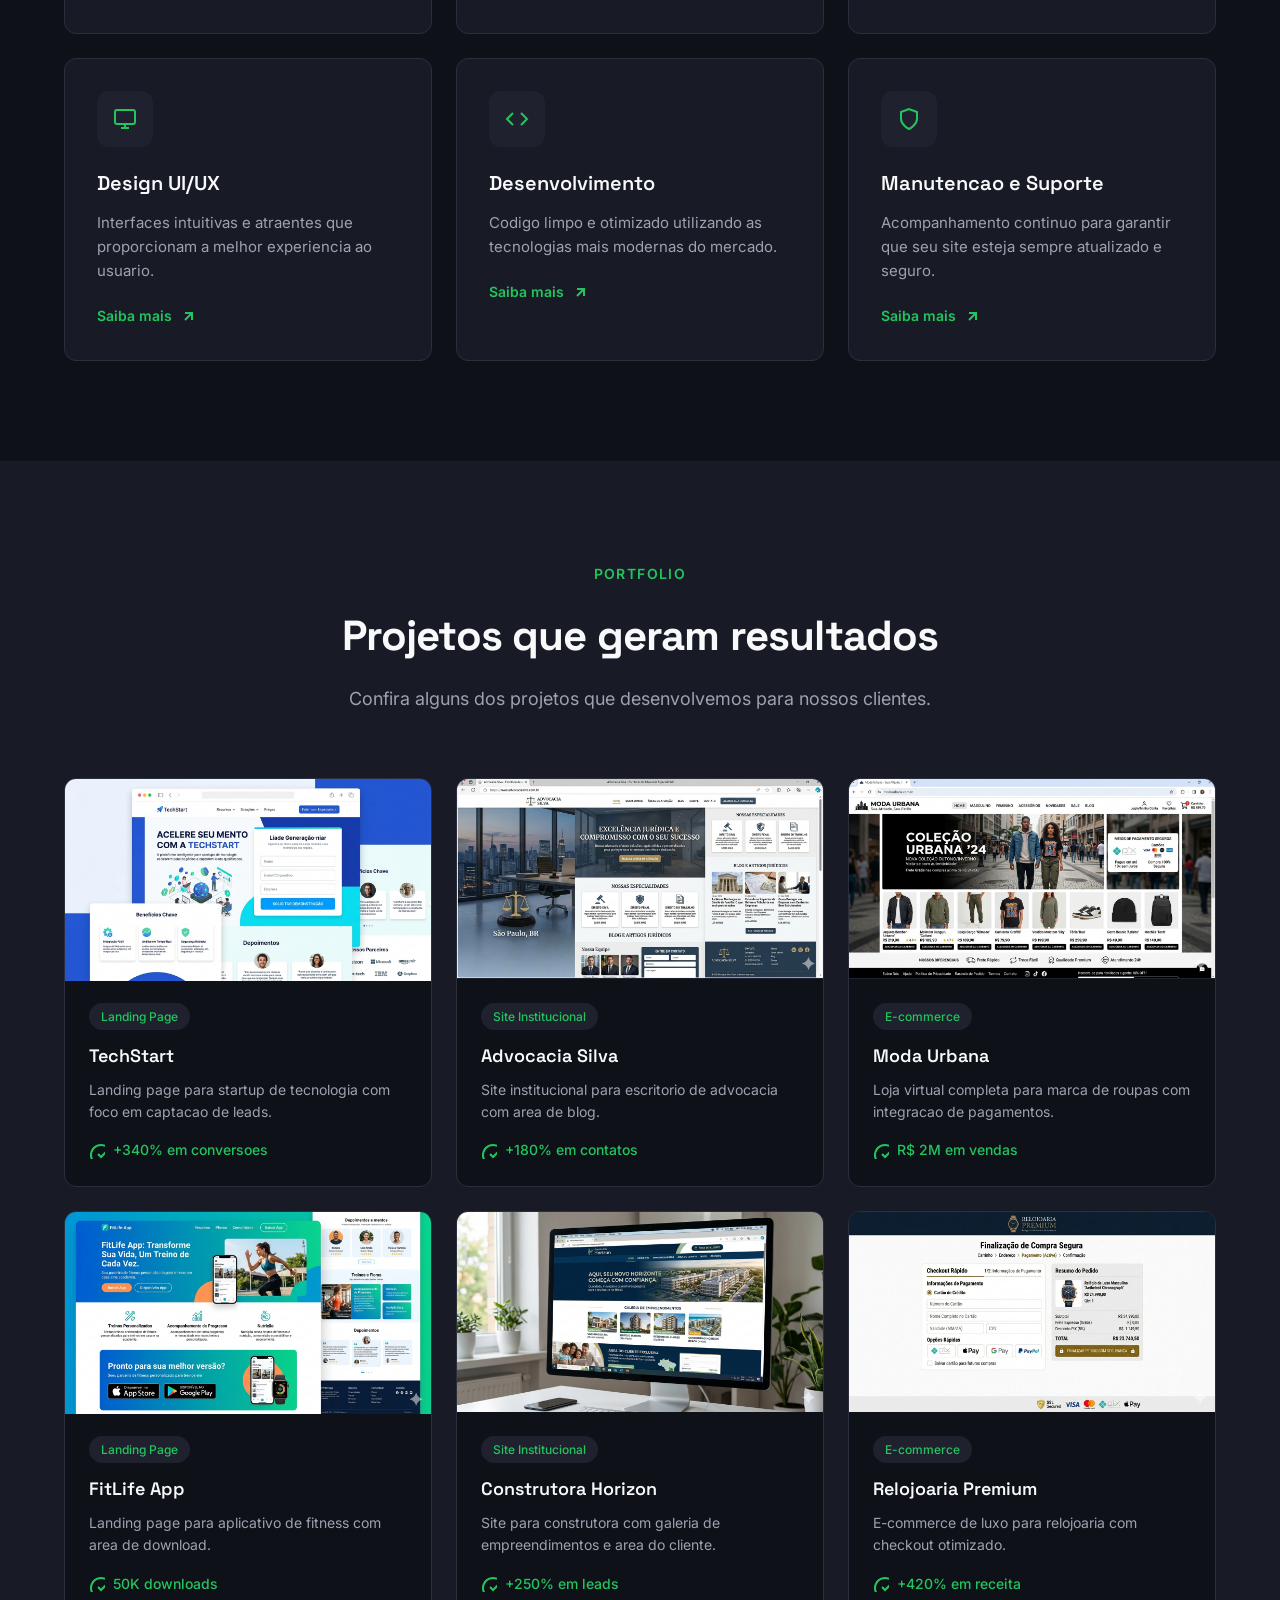
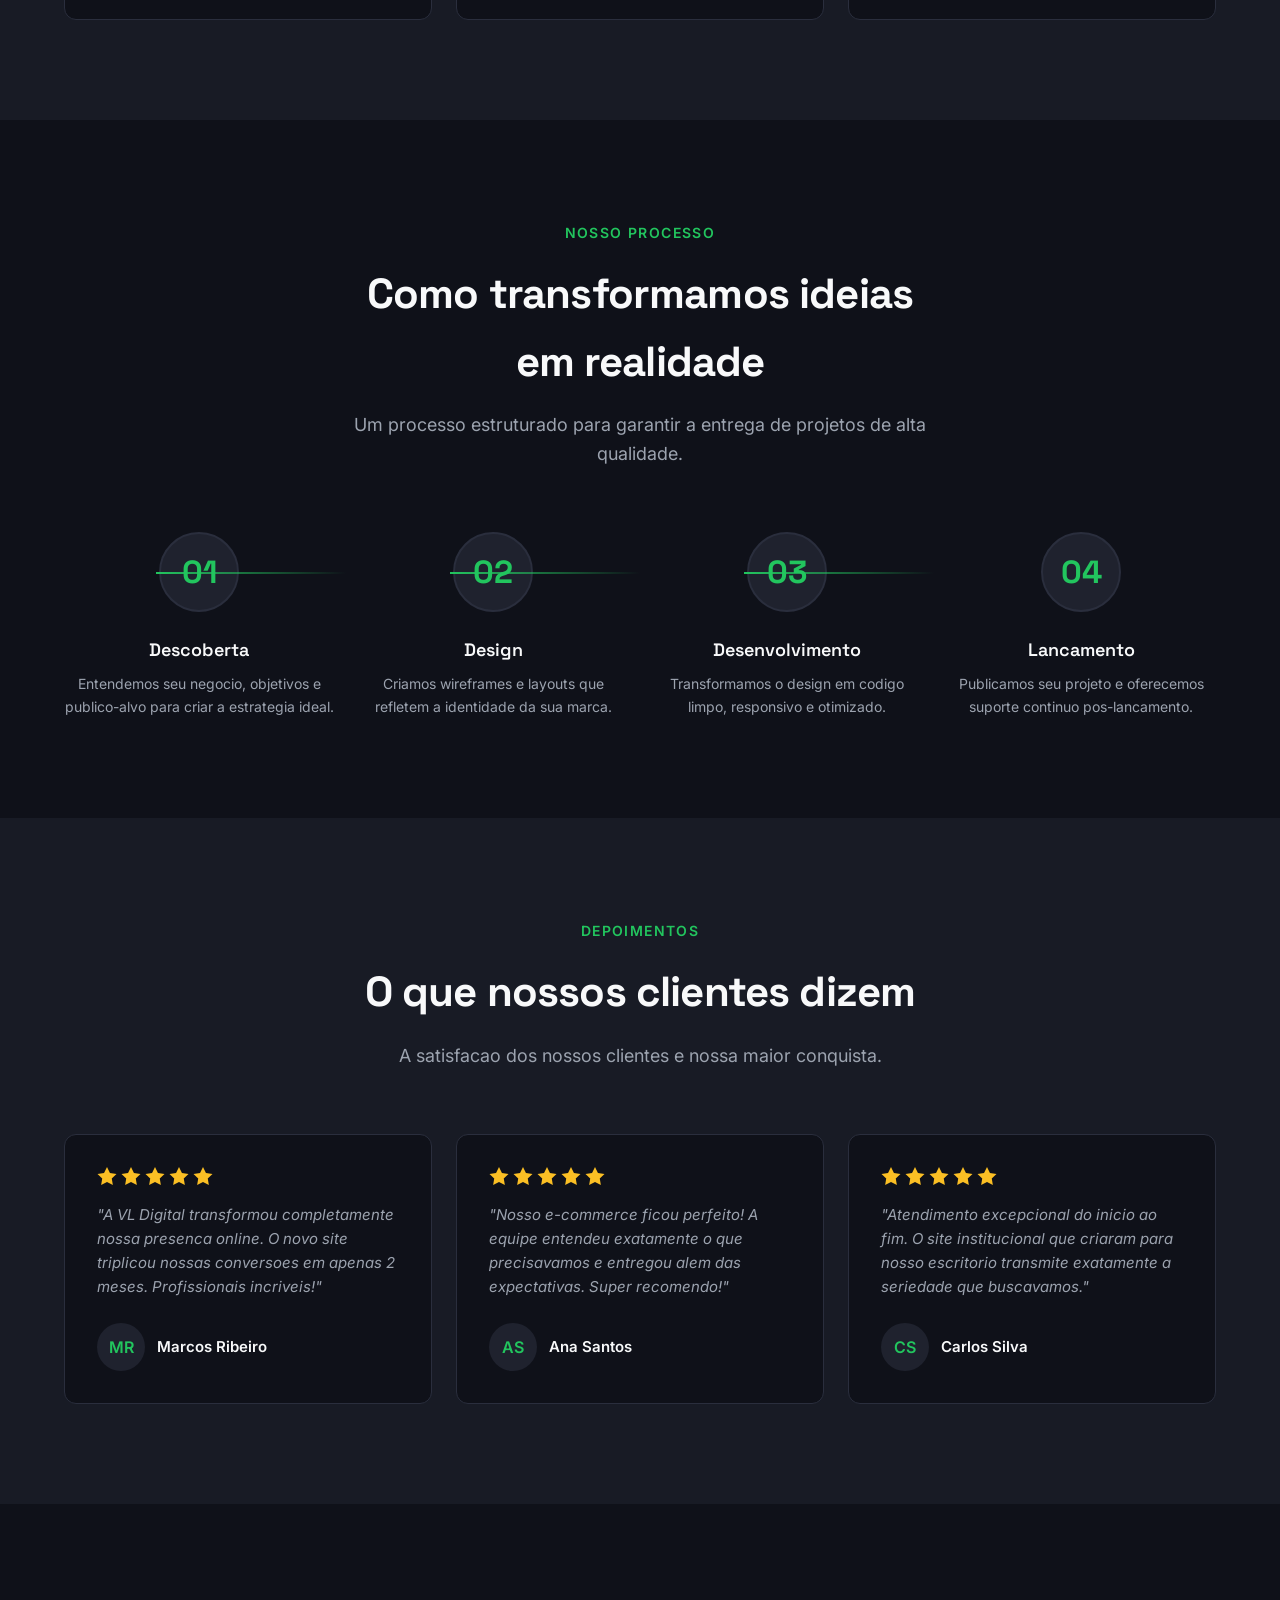
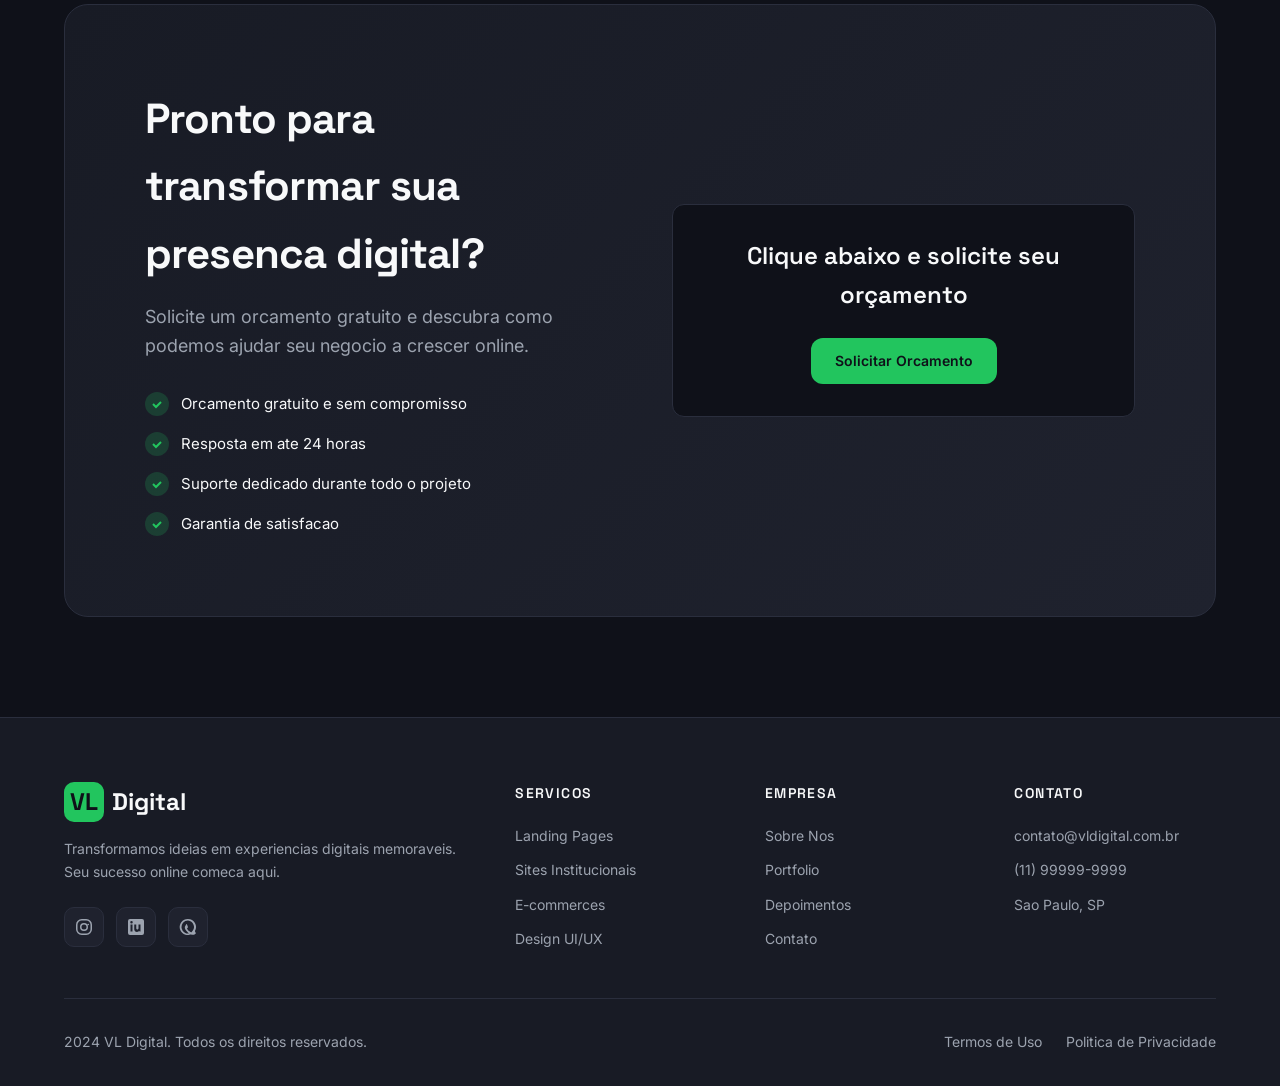
==== commit 770774f8: "Merge branch 'main' of https://github.com/viniciuslima04/Site-VL-digital" ====
--- a/index.html
+++ b/index.html
@@ -875,7 +875,10 @@
         <a href="#portfolio" class="nav-link">Portfolio</a>
         <a href="#processo" class="nav-link">Processo</a>
         <a href="#depoimentos" class="nav-link">Depoimentos</a>
-        <a href="#contato" class="btn btn-primary">Solicitar Orcamento</a>
+        <a 
+          href="https://wa.me/5588994696797?text=Olá,%20gostaria%20de%20solicitar%20um%20orçamento"
+          target="_blank" 
+          class="btn btn-primary">Solicitar Orcamento</a>
       </nav>
       <button class="mobile-menu-btn">
         <svg width="24" height="24" fill="none" stroke="currentColor" stroke-width="2">
@@ -930,7 +933,7 @@
     <div class="container">
       <div class="section-header">
         <span class="section-label">Nossos Servicos</span>
-        <h2 class="section-title">Solucoes completas para sua presenca digital</h2>
+        <h2 class="section-title">Soluções completas para sua presenca digital</h2>
         <p class="section-description">
           Desenvolvemos projetos personalizados que atendem as necessidades especificas do seu negocio.
         </p>
@@ -1061,6 +1064,7 @@
       <div class="portfolio-grid">
         <div class="portfolio-card">
           <div class="portfolio-image">
+            <img src="images/imagem-1.png" alt="Descrição da imagem">
             <svg width="64" height="64" fill="none" stroke="currentColor" stroke-width="1.5">
               <rect x="8" y="8" width="48" height="48" rx="8"></rect>
               <path d="M20 32h24M20 24h16M20 40h20"></path>
@@ -1081,6 +1085,7 @@
         </div>
         <div class="portfolio-card">
           <div class="portfolio-image">
+            <img src="images/imagem-2.png" alt="Descrição da imagem">
             <svg width="64" height="64" fill="none" stroke="currentColor" stroke-width="1.5">
               <rect x="8" y="8" width="48" height="48" rx="8"></rect>
               <circle cx="32" cy="28" r="8"></circle>
@@ -1101,7 +1106,8 @@
           </div>
         </div>
         <div class="portfolio-card">
-          <div class="portfolio-image">
+          <div class="portfolio-image"> 
+            <img src="images/imagem-3.png" alt="Descrição da imagem">
             <svg width="64" height="64" fill="none" stroke="currentColor" stroke-width="1.5">
               <rect x="8" y="8" width="48" height="48" rx="8"></rect>
               <circle cx="24" cy="28" r="4"></circle>
@@ -1124,6 +1130,7 @@
         </div>
         <div class="portfolio-card">
           <div class="portfolio-image">
+            <img src="images/imagem-4.png" alt="Descrição da imagem">
             <svg width="64" height="64" fill="none" stroke="currentColor" stroke-width="1.5">
               <rect x="8" y="8" width="48" height="48" rx="8"></rect>
               <path d="M24 20v24M40 20v24M20 28h24M20 36h24"></path>
@@ -1144,6 +1151,7 @@
         </div>
         <div class="portfolio-card">
           <div class="portfolio-image">
+            <img src="images/imagem-5.png" alt="Descrição da imagem">
             <svg width="64" height="64" fill="none" stroke="currentColor" stroke-width="1.5">
               <rect x="8" y="8" width="48" height="48" rx="8"></rect>
               <path d="M20 36l8-8 8 8 8-8"></path>
@@ -1164,6 +1172,7 @@
         </div>
         <div class="portfolio-card">
           <div class="portfolio-image">
+            <img src="images/imagem-6.png" alt="Descrição da imagem">
             <svg width="64" height="64" fill="none" stroke="currentColor" stroke-width="1.5">
               <rect x="8" y="8" width="48" height="48" rx="8"></rect>
               <circle cx="32" cy="32" r="12"></circle>
@@ -1256,7 +1265,7 @@
             <div class="testimonial-avatar">MR</div>
             <div>
               <div class="testimonial-name">Marcos Ribeiro</div>
-              <div class="testimonial-role">CEO, TechStart</div>
+            <!-- <div class="testimonial-role">CEO, TechStart</div> -->
             </div>
           </div>
         </div>
@@ -1275,7 +1284,7 @@
             <div class="testimonial-avatar">AS</div>
             <div>
               <div class="testimonial-name">Ana Santos</div>
-              <div class="testimonial-role">Fundadora, Moda Urbana</div>
+             <!-- <div class="testimonial-role">Fundadora, Moda Urbana</div> -->
             </div>
           </div>
         </div>
@@ -1294,7 +1303,7 @@
             <div class="testimonial-avatar">CS</div>
             <div>
               <div class="testimonial-name">Carlos Silva</div>
-              <div class="testimonial-role">Socio, Advocacia Silva</div>
+              <!-- <div class="testimonial-role">Socio, Advocacia Silva</div> -->
             </div>
           </div>
         </div>
@@ -1344,37 +1353,15 @@
             </div>
           </div>
         </div>
-        <div class="cta-form">
-          <h3>Solicite seu orcamento</h3>
-          <form>
-            <div class="form-group">
-              <label class="form-label">Nome completo</label>
-              <input type="text" class="form-input" placeholder="Seu nome">
-            </div>
-            <div class="form-group">
-              <label class="form-label">E-mail</label>
-              <input type="email" class="form-input" placeholder="seu@email.com">
-            </div>
-            <div class="form-group">
-              <label class="form-label">Telefone</label>
-              <input type="tel" class="form-input" placeholder="(00) 00000-0000">
-            </div>
-            <div class="form-group">
-              <label class="form-label">Tipo de projeto</label>
-              <select class="form-select">
-                <option value="">Selecione uma opcao</option>
-                <option value="landing">Landing Page</option>
-                <option value="institucional">Site Institucional</option>
-                <option value="ecommerce">E-commerce</option>
-                <option value="outro">Outro</option>
-              </select>
-            </div>
-            <div class="form-group">
-              <label class="form-label">Mensagem</label>
-              <textarea class="form-textarea" placeholder="Conte-nos sobre seu projeto..."></textarea>
-            </div>
-            <button type="submit" class="btn btn-primary form-submit">Enviar Solicitacao</button>
-          </form>
+        <div class="cta-form" style="display: flex; flex-direction: column; align-items: center; text-align: center;">
+          <h3>Clique abaixo e solicite seu orçamento</h3>
+          <nav class="nav" style="display: flex; justify-content: center;">
+            <a 
+              href="https://wa.me/5588994696797?text=Olá,%20gostaria%20de%20solicitar%20um%20orçamento"
+              target="_blank"
+              class="btn btn-primary">Solicitar Orcamento
+            </a>
+          </nav>
         </div>
       </div>
     </div>
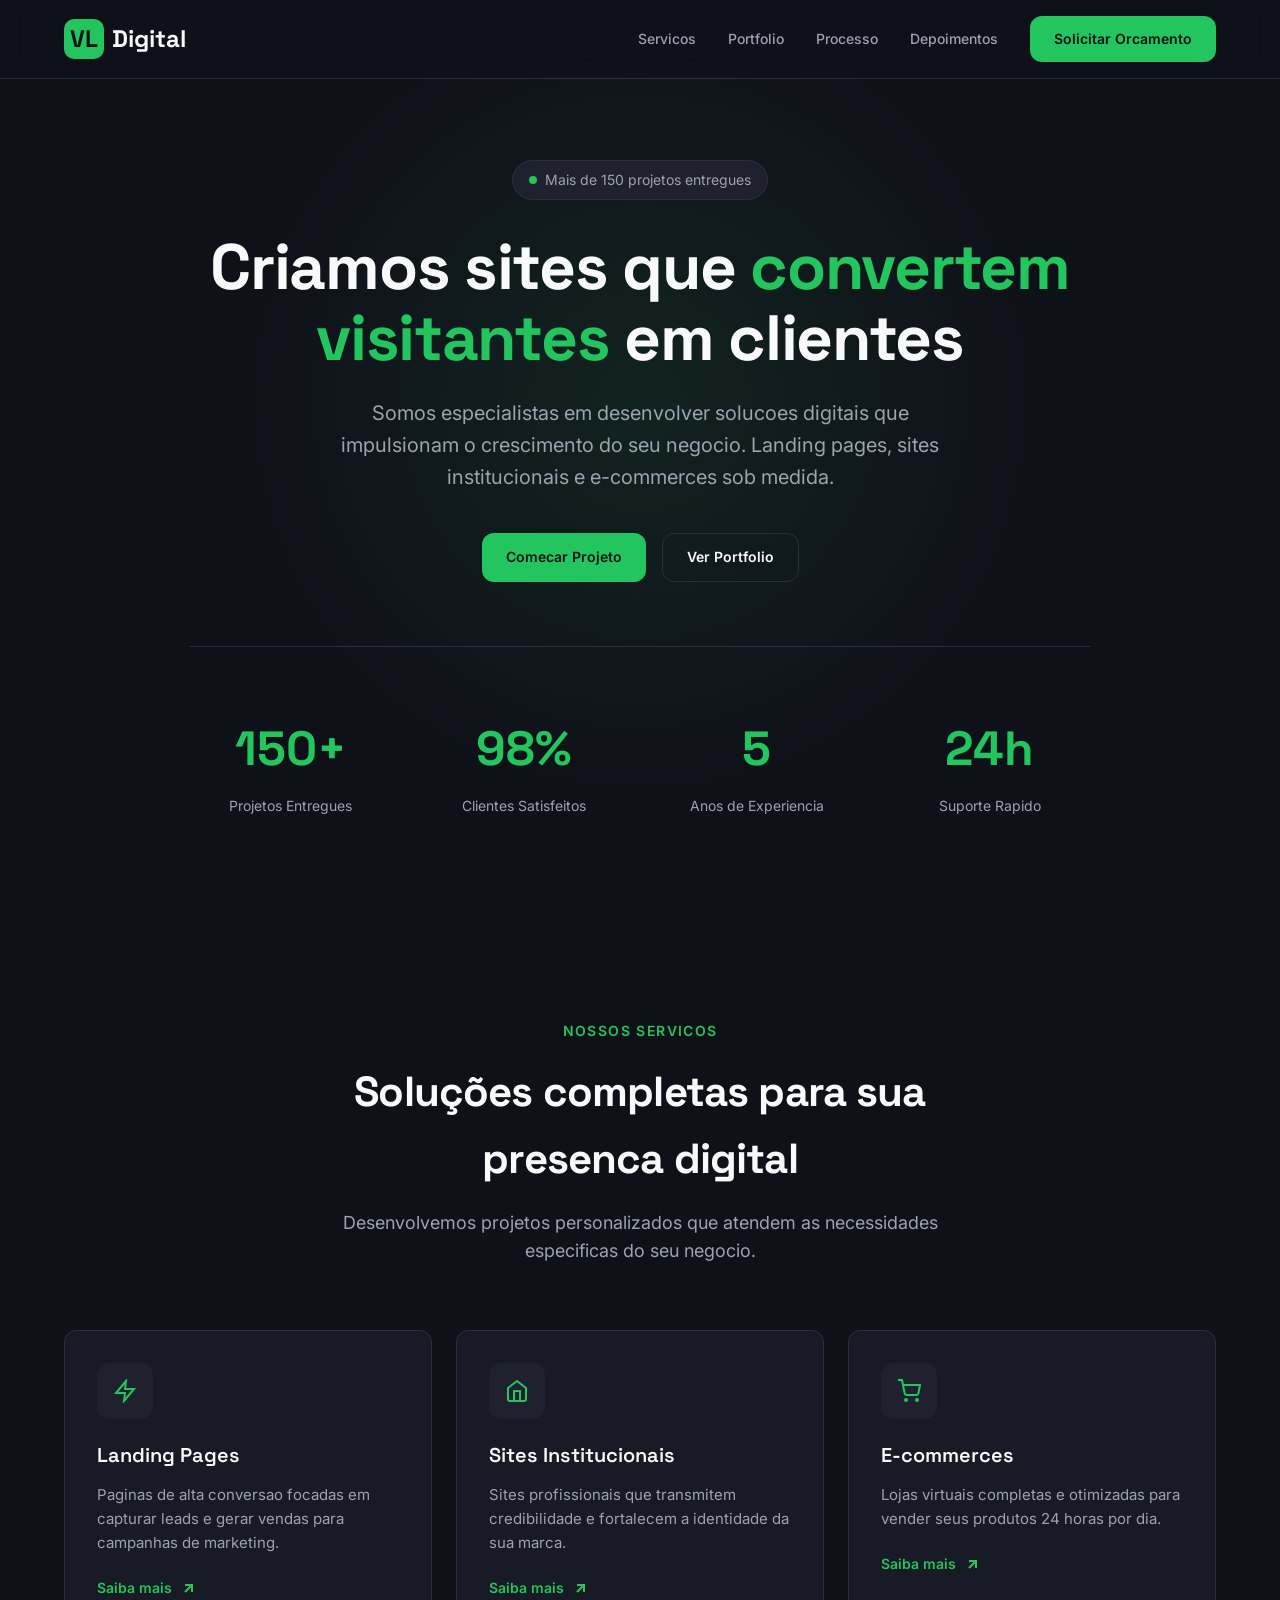
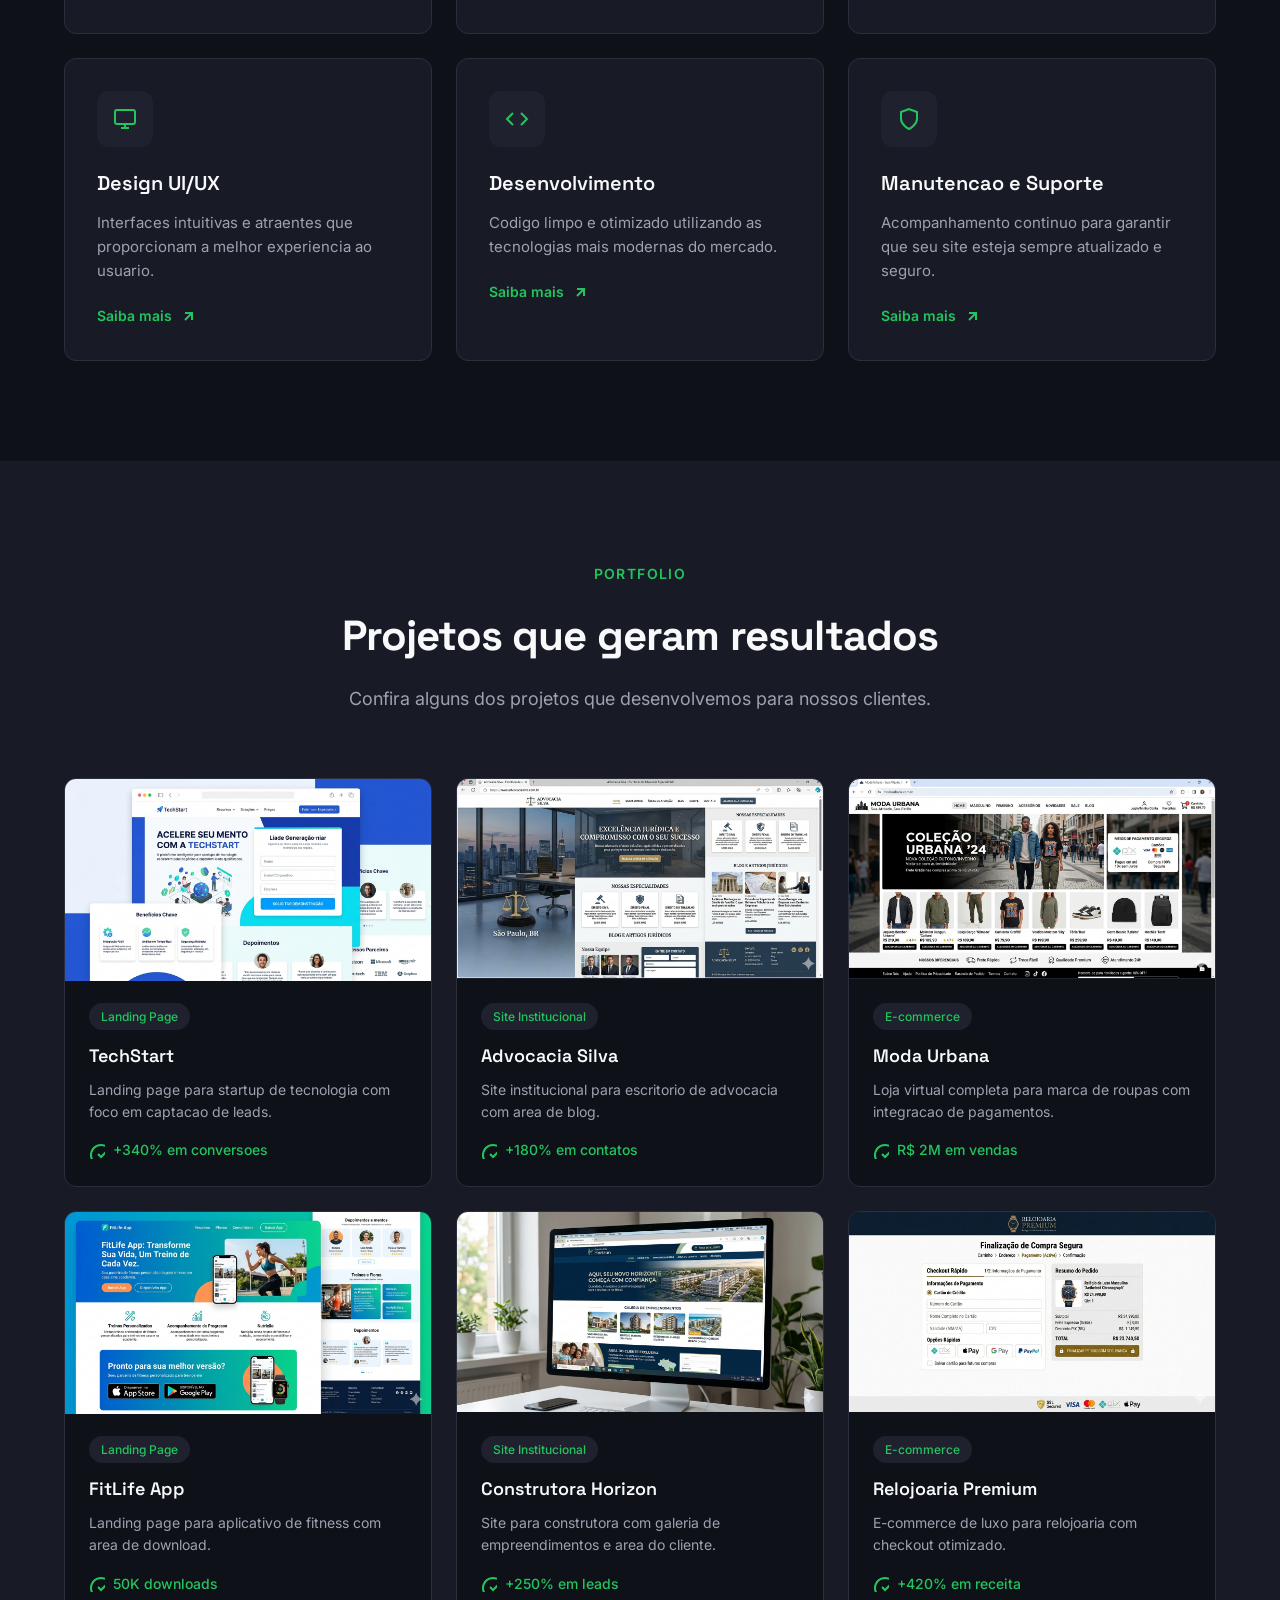
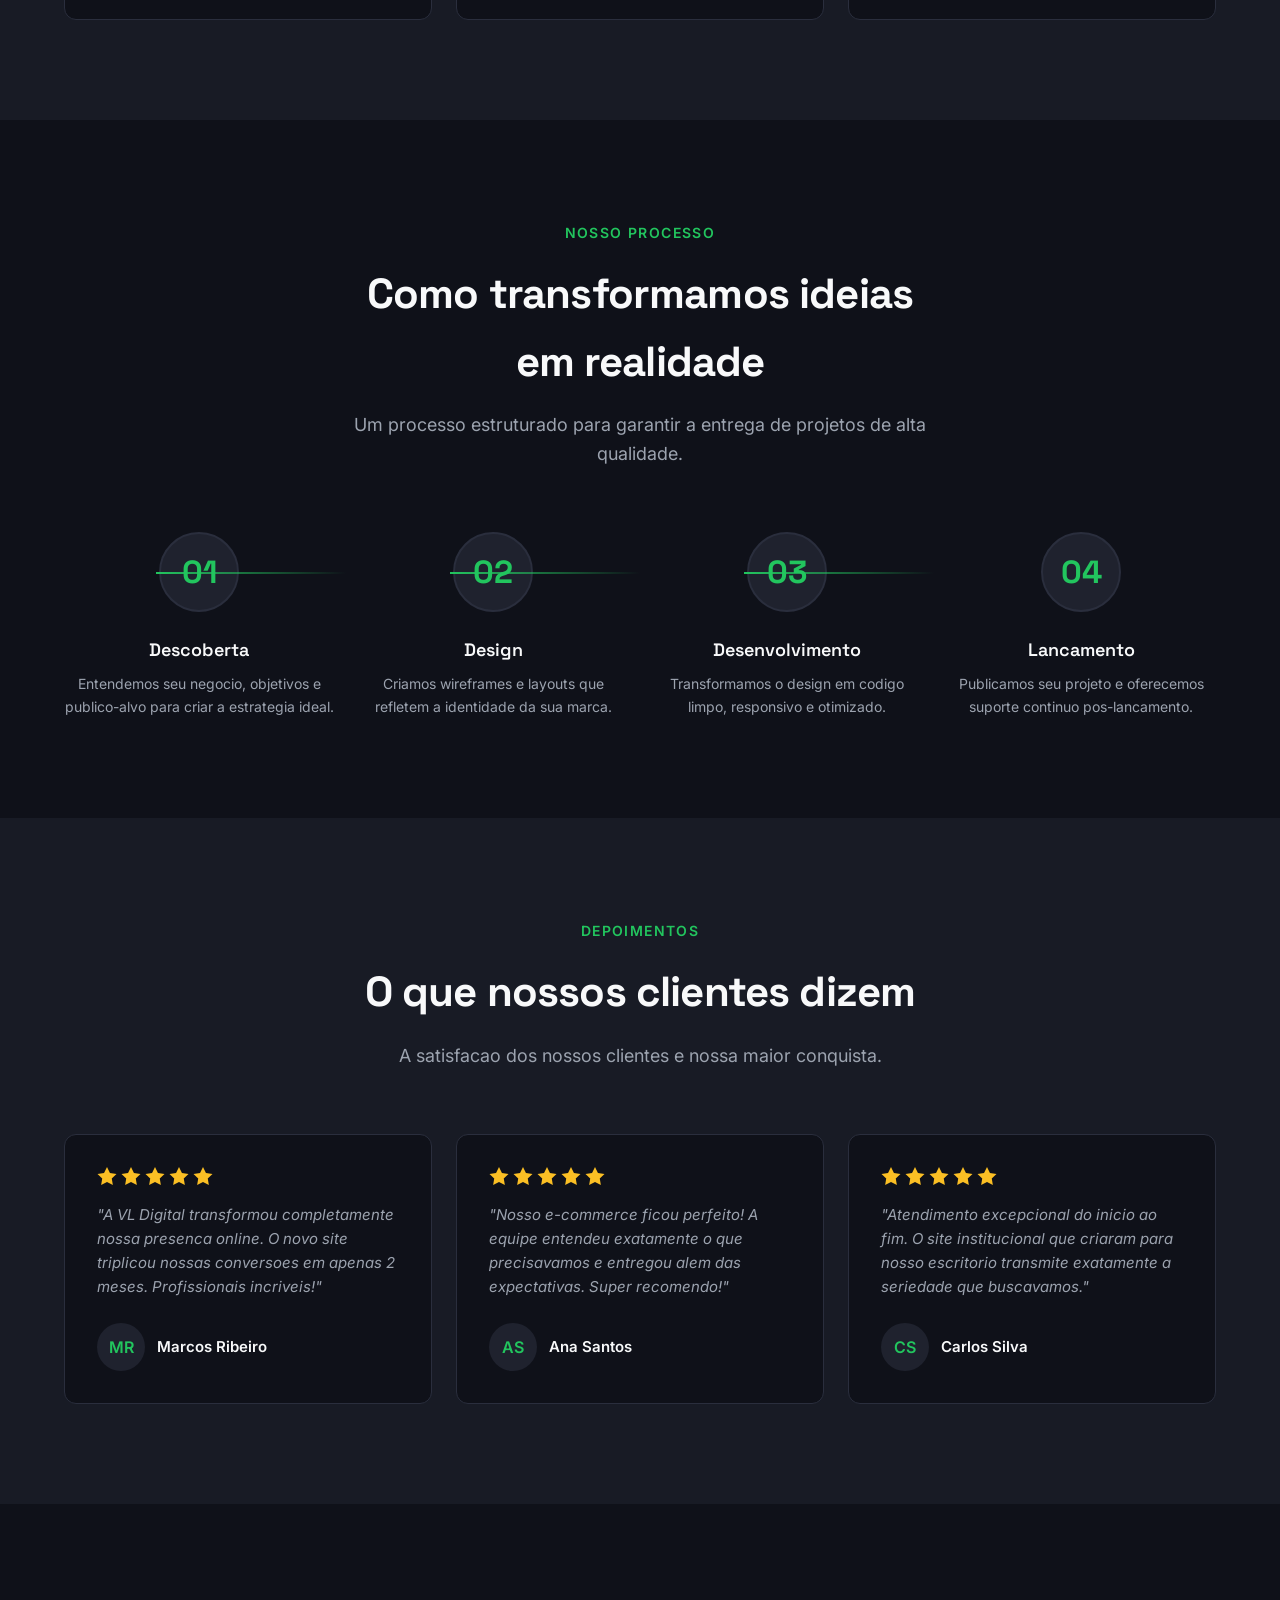
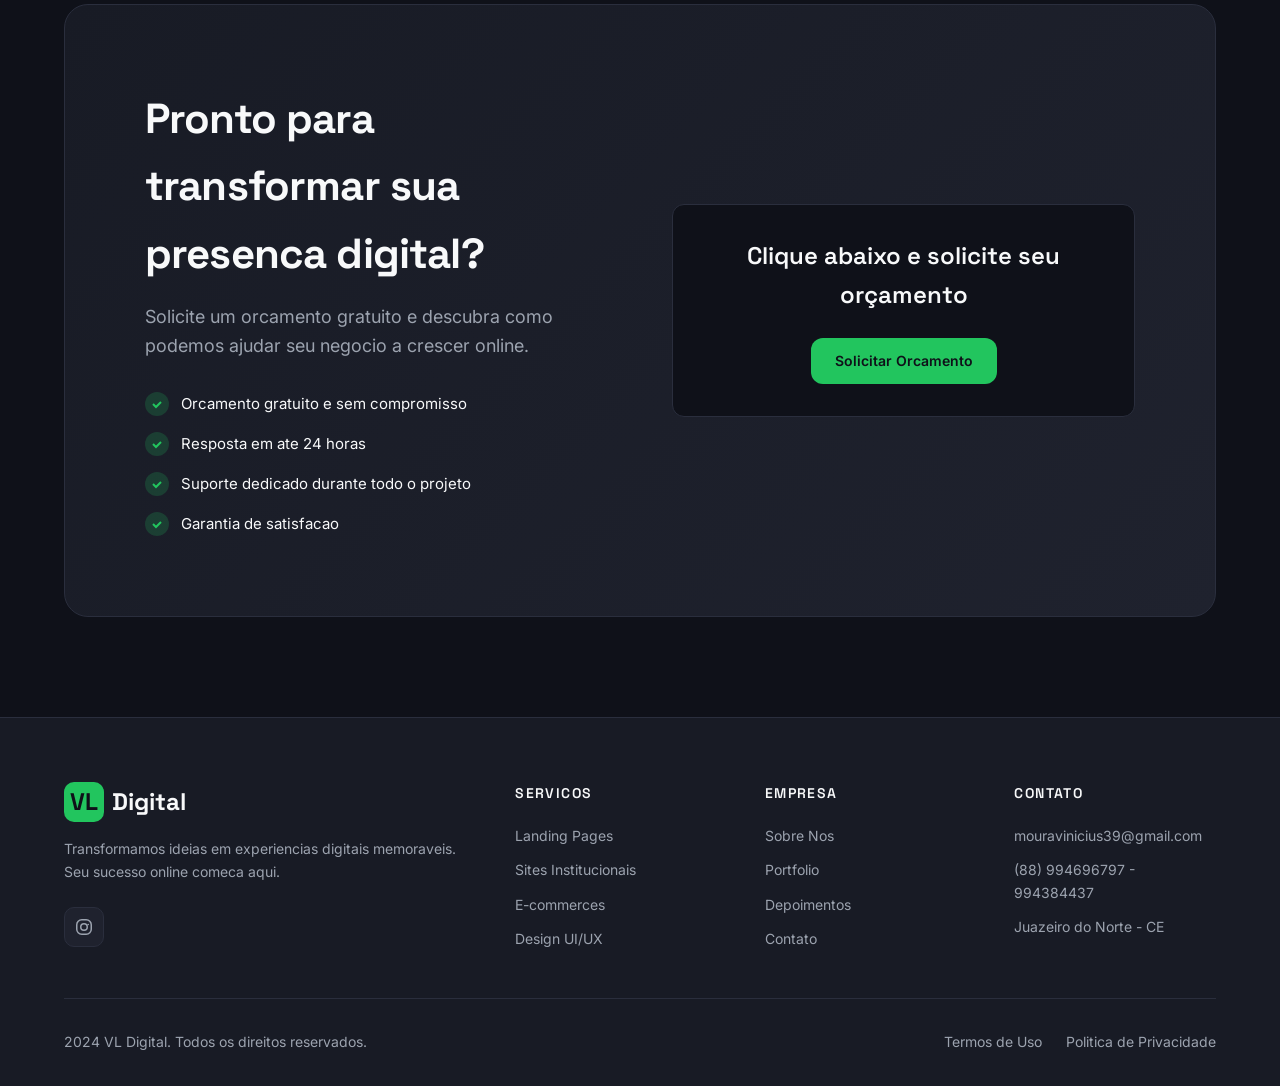
==== commit ba32c7c4: "correções nas informaçãos do rodape" ====
--- a/index.html
+++ b/index.html
@@ -858,6 +858,24 @@
         flex-direction: column;
         gap: 16px;
         text-align: center;
+      }
+
+      /* MENU MOBILE */
+      @media (max-width: 768px) {
+        .nav.active {
+          display: flex;
+          flex-direction: column;
+          position: absolute;
+          top: 80px;
+          right: 24px;
+          background: var(--card);
+          padding: 20px;
+          border-radius: 12px;
+          border: 1px solid var(--border);
+          gap: 16px;
+          width: 220px;
+          box-shadow: 0 10px 30px rgba(0,0,0,0.3);
+        }
       }
     }
   </style>
@@ -1378,12 +1396,12 @@
           </a>
           <p>Transformamos ideias em experiencias digitais memoraveis. Seu sucesso online comeca aqui.</p>
           <div class="footer-social">
-            <a href="#" aria-label="Instagram">
+            <a href="https://www.instagram.com/_vldigital/" aria-label="Instagram">
               <svg width="20" height="20" fill="currentColor">
                 <path d="M7.75 2h4.5A5.75 5.75 0 0 1 18 7.75v4.5A5.75 5.75 0 0 1 12.25 18h-4.5A5.75 5.75 0 0 1 2 12.25v-4.5A5.75 5.75 0 0 1 7.75 2Zm0 1.5A4.25 4.25 0 0 0 3.5 7.75v4.5a4.25 4.25 0 0 0 4.25 4.25h4.5a4.25 4.25 0 0 0 4.25-4.25v-4.5a4.25 4.25 0 0 0-4.25-4.25h-4.5ZM10 6a4 4 0 1 1 0 8 4 4 0 0 1 0-8Zm0 1.5a2.5 2.5 0 1 0 0 5 2.5 2.5 0 0 0 0-5Zm4.25-.75a.75.75 0 1 1 0 1.5.75.75 0 0 1 0-1.5Z"/>
               </svg>
             </a>
-            <a href="#" aria-label="LinkedIn">
+           <!-- <a href="#" aria-label="LinkedIn">
               <svg width="20" height="20" fill="currentColor">
                 <path d="M16 2a2 2 0 0 1 2 2v12a2 2 0 0 1-2 2H4a2 2 0 0 1-2-2V4a2 2 0 0 1 2-2h12ZM6.5 7.5h-2v7h2v-7Zm8 0h-2v3.77c0 .66-.47 1.23-1.12 1.23-.66 0-1.13-.57-1.13-1.23V7.5h-2v4.77c0 1.61 1.14 2.73 2.75 2.73 1.03 0 1.87-.5 2.25-1.15l.25.65h1v-7ZM5.5 4a1.25 1.25 0 1 0 0 2.5 1.25 1.25 0 0 0 0-2.5Z"/>
               </svg>
@@ -1392,7 +1410,7 @@
               <svg width="20" height="20" fill="currentColor">
                 <path d="M10 2a8 8 0 0 1 6.9 12.03l.9 2.97-3.07-.81A8 8 0 1 1 10 2Zm0 1.5a6.5 6.5 0 1 0 2.38 12.56l.36-.14 1.81.48-.5-1.66.18-.34A6.5 6.5 0 0 0 10 3.5Zm-2.19 3.44c.17 0 .35 0 .5.02.18.02.42.07.66.5.27.5.87 2.13.95 2.28.08.16.13.34.03.54-.1.2-.15.32-.3.5-.15.17-.31.38-.45.51-.14.14-.29.29-.13.57.17.28.74 1.22 1.59 1.98 1.09.97 2.01 1.27 2.3 1.41.28.15.45.12.62-.07.16-.2.7-.82.89-1.1.19-.28.38-.23.63-.14.26.1 1.63.77 1.9.91.28.14.47.21.54.33.07.11.07.67-.16 1.31-.23.64-1.34 1.26-1.85 1.3-.46.04-1.02.06-1.65-.1a15 15 0 0 1-1.49-.55c-2.62-1.14-4.34-3.78-4.47-3.96-.13-.18-1.1-1.46-1.1-2.79 0-1.33.7-1.98.94-2.25.25-.27.54-.34.72-.34Z"/>
               </svg>
-            </a>
+            </a> -->
           </div>
         </div>
         <div>
@@ -1416,9 +1434,9 @@
         <div>
           <h4 class="footer-title">Contato</h4>
           <div class="footer-links">
-            <a href="mailto:contato@vldigital.com.br" class="footer-link">contato@vldigital.com.br</a>
-            <a href="tel:+5511999999999" class="footer-link">(11) 99999-9999</a>
-            <span class="footer-link">Sao Paulo, SP</span>
+            <a href="mailto:mouravinicius39@gmail.com" class="footer-link">mouravinicius39@gmail.com</a>
+            <a href="tel:+(88) 994696797 - 994384437" class="footer-link">(88) 994696797 - 994384437</a>
+            <span class="footer-link">Juazeiro do Norte - CE</span>
           </div>
         </div>
       </div>
@@ -1432,4 +1450,13 @@
     </div>
   </footer>
 </body>
-</html>
+
+<script>
+  const menuBtn = document.querySelector('.mobile-menu-btn');
+  const nav = document.querySelector('.nav');
+
+  menuBtn.addEventListener('click', () => {
+    nav.classList.toggle('active');
+  });
+</script>
+</html>
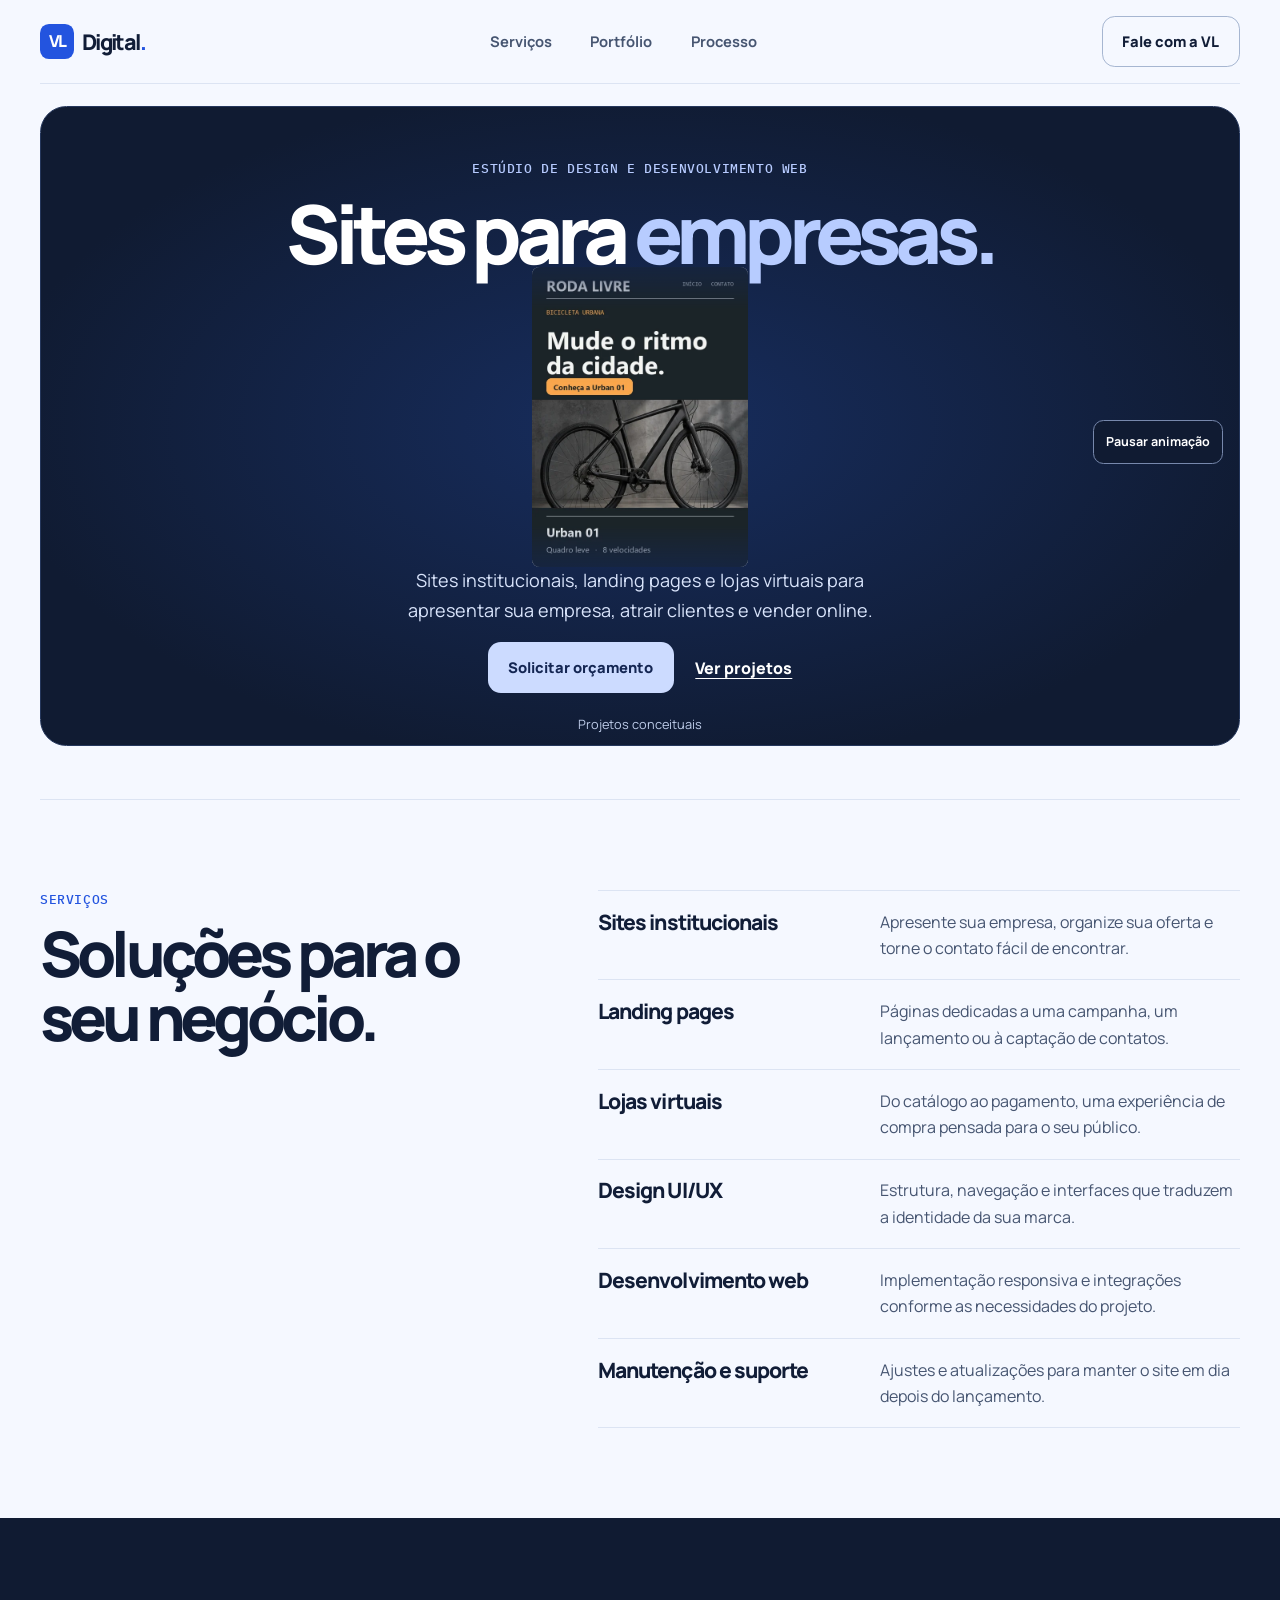
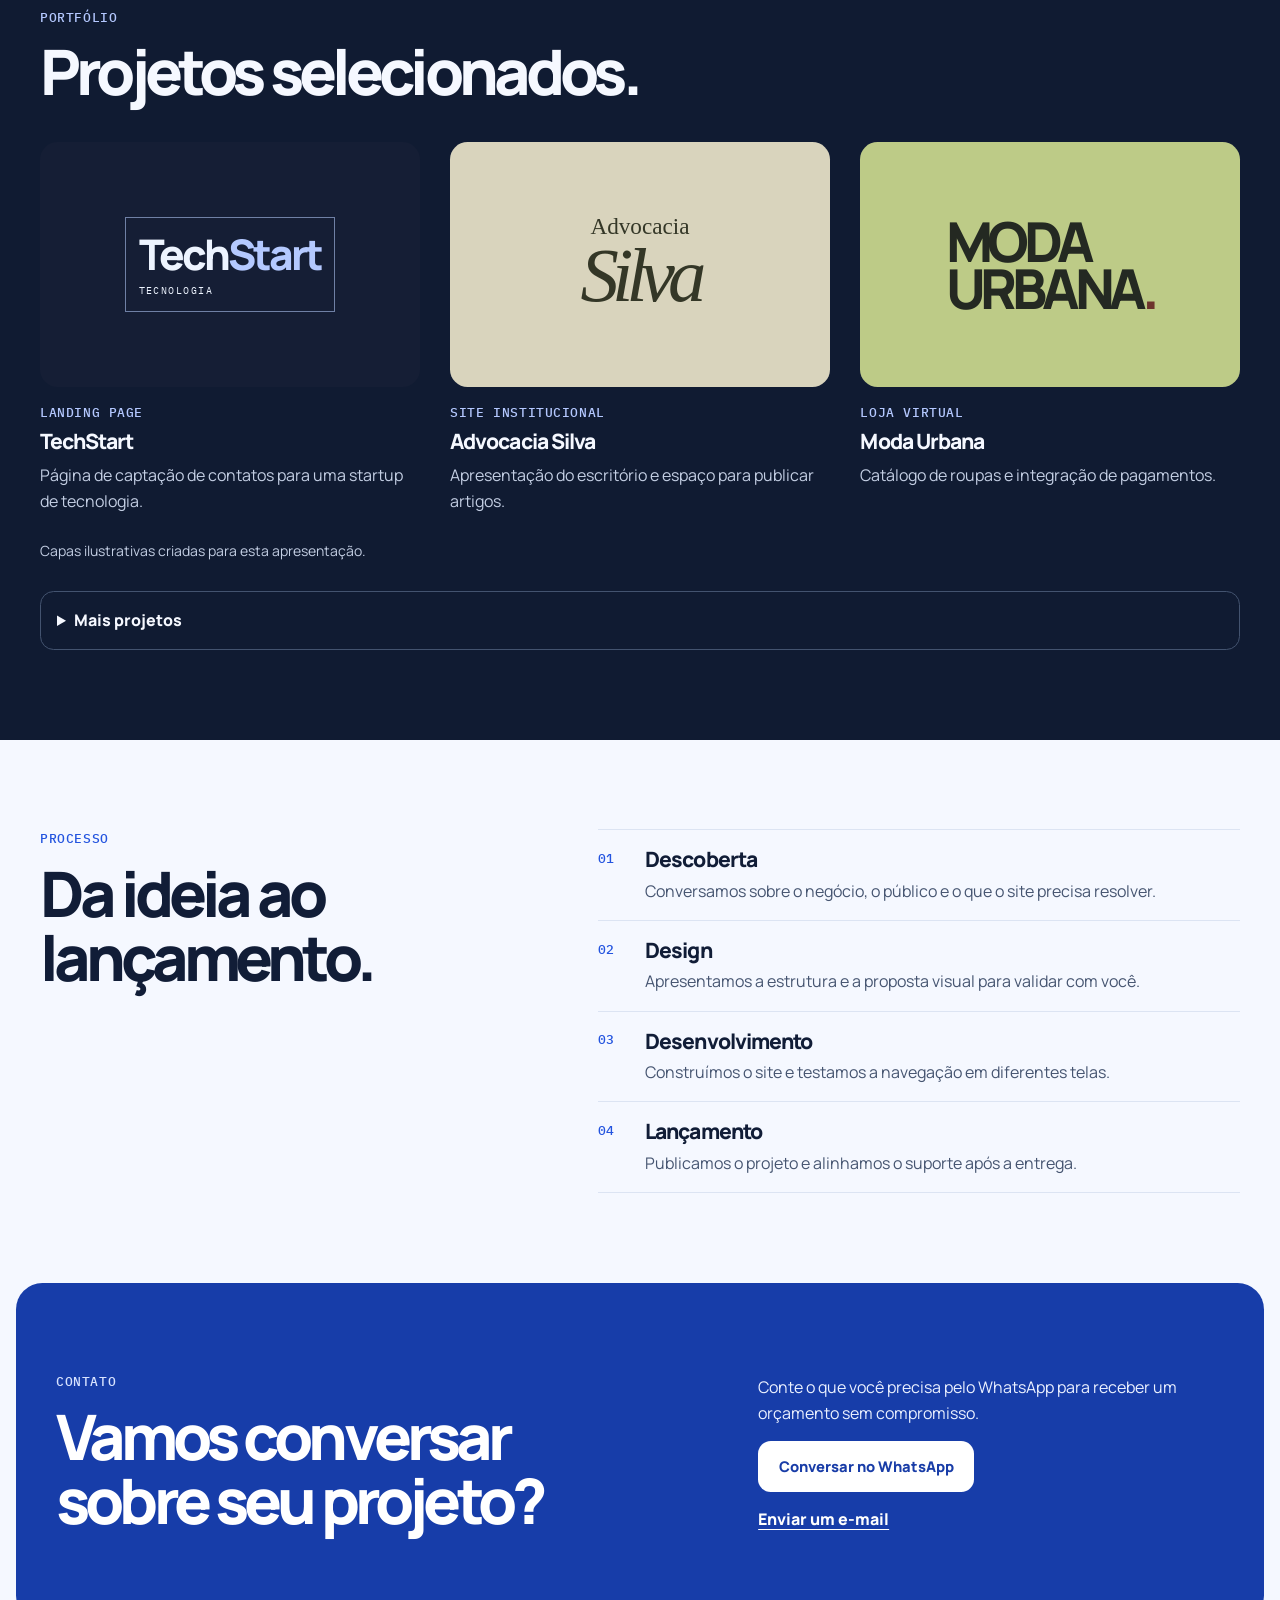
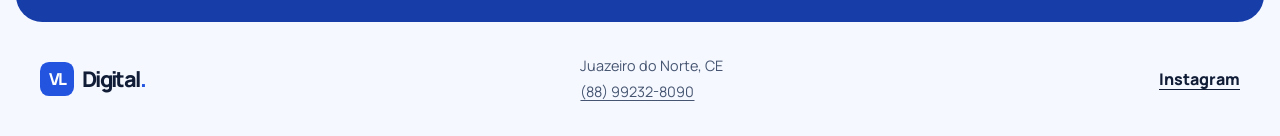
==== commit bf0e38e6: "feat(main): atualizando site vl digital" ====
--- a/index.html
+++ b/index.html
@@ -1,1462 +1,131 @@
-<!DOCTYPE html>
+<!doctype html>
 <html lang="pt-BR">
 <head>
-  <meta charset="UTF-8">
-  <meta name="viewport" content="width=device-width, initial-scale=1.0">
-  <title>VL Digital | Criamos Sites que Convertem</title>
-  <meta name="description" content="Agência especializada em desenvolvimento de sites, landing pages, sites institucionais e e-commerces. Transformamos sua presença digital em resultados.">
+  <meta charset="utf-8">
+  <meta name="viewport" content="width=device-width, initial-scale=1">
+  <meta name="theme-color" content="#f5f8ff">
+  <meta name="description" content="A VL Digital cria sites institucionais, landing pages e lojas virtuais em Juazeiro do Norte, Ceará. Conheça os serviços e solicite um orçamento.">
+  <title>VL Digital | Design e desenvolvimento web</title>
+  <link rel="icon" href="favicon.svg" type="image/svg+xml">
   <link rel="preconnect" href="https://fonts.googleapis.com">
   <link rel="preconnect" href="https://fonts.gstatic.com" crossorigin>
-  <link href="https://fonts.googleapis.com/css2?family=Inter:wght@400;500;600;700&family=Space+Grotesk:wght@500;600;700&display=swap" rel="stylesheet">
-  <style>
-    * {
-      margin: 0;
-      padding: 0;
-      box-sizing: border-box;
-    }
-
-    :root {
-      --background: #0f1119; 
-      --foreground: #f8f9fa;
-      --card: #181b25;
-      --card-foreground: #f8f9fa;
-      --primary: #22c55e;
-      --primary-foreground: #0f1119;
-      --secondary: #1f222e;
-      --muted: #2a2e3d;
-      --muted-foreground: #9ca3af;
-      --border: #2a2e3d;
-      --radius: 12px;
-    }
-
-    html {
-      scroll-behavior: smooth;
-    }
-
-    body {
-      font-family: 'Inter', system-ui, sans-serif;
-      background-color: var(--background);
-      color: var(--foreground);
-      line-height: 1.6;
-    }
-
-    h1, h2, h3, h4, h5, h6 {
-      font-family: 'Space Grotesk', system-ui, sans-serif;
-    }
-
-    a {
-      text-decoration: none;
-      color: inherit;
-    }
-
-    img {
-      max-width: 100%;
-      height: auto;
-    }
-
-    .container {
-      max-width: 1200px;
-      margin: 0 auto;
-      padding: 0 24px;
-    }
-
-    /* Header */
-    .header {
-      position: fixed;
-      top: 0;
-      left: 0;
-      right: 0;
-      z-index: 100;
-      padding: 16px 0;
-      background: rgba(15, 17, 25, 0.8);
-      backdrop-filter: blur(12px);
-      border-bottom: 1px solid var(--border);
-    }
-
-    .header-inner {
-      display: flex;
-      align-items: center;
-      justify-content: space-between;
-    }
-
-    .logo {
-      display: flex;
-      align-items: center;
-      gap: 8px;
-      font-family: 'Space Grotesk', sans-serif;
-      font-size: 24px;
-      font-weight: 700;
-    }
-
-    .logo-icon {
-      width: 40px;
-      height: 40px;
-      background: var(--primary);
-      border-radius: 10px;
-      display: flex;
-      align-items: center;
-      justify-content: center;
-      color: var(--primary-foreground);
-      font-weight: 700;
-    }
-
-    .nav {
-      display: flex;
-      align-items: center;
-      gap: 32px;
-    }
-
-    .nav-link {
-      font-size: 14px;
-      font-weight: 500;
-      color: var(--muted-foreground);
-      transition: color 0.2s;
-    }
-
-    .nav-link:hover {
-      color: var(--foreground);
-    }
-
-    .btn {
-      display: inline-flex;
-      align-items: center;
-      justify-content: center;
-      gap: 8px;
-      padding: 12px 24px;
-      border-radius: var(--radius);
-      font-size: 14px;
-      font-weight: 600;
-      cursor: pointer;
-      transition: all 0.2s;
-      border: none;
-    }
-
-    .btn-primary {
-      background: var(--primary);
-      color: var(--primary-foreground);
-    }
-
-    .btn-primary:hover {
-      background: #1ea84e;
-      transform: translateY(-2px);
-    }
-
-    .btn-secondary {
-      background: var(--secondary);
-      color: var(--foreground);
-      border: 1px solid var(--border);
-    }
-
-    .btn-secondary:hover {
-      background: var(--muted);
-    }
-
-    .btn-outline {
-      background: transparent;
-      color: var(--foreground);
-      border: 1px solid var(--border);
-    }
-
-    .btn-outline:hover {
-      background: var(--secondary);
-    }
-
-    .mobile-menu-btn {
-      display: none;
-      background: none;
-      border: none;
-      color: var(--foreground);
-      cursor: pointer;
-      padding: 8px;
-    }
-
-    /* Hero */
-    .hero {
-      padding: 160px 0 100px;
-      position: relative;
-      overflow: hidden;
-    }
-
-    .hero::before {
-      content: '';
-      position: absolute;
-      top: 0;
-      left: 50%;
-      transform: translateX(-50%);
-      width: 800px;
-      height: 800px;
-      background: radial-gradient(circle, rgba(34, 197, 94, 0.1) 0%, transparent 70%);
-      pointer-events: none;
-    }
-
-    .hero-content {
-      text-align: center;
-      max-width: 900px;
-      margin: 0 auto;
-      position: relative;
-      z-index: 1;
-    }
-
-    .hero-badge {
-      display: inline-flex;
-      align-items: center;
-      gap: 8px;
-      padding: 8px 16px;
-      background: var(--secondary);
-      border: 1px solid var(--border);
-      border-radius: 100px;
-      font-size: 14px;
-      color: var(--muted-foreground);
-      margin-bottom: 32px;
-    }
-
-    .hero-badge-dot {
-      width: 8px;
-      height: 8px;
-      background: var(--primary);
-      border-radius: 50%;
-      animation: pulse 2s infinite;
-    }
-
-    @keyframes pulse {
-      0%, 100% { opacity: 1; }
-      50% { opacity: 0.5; }
-    }
-
-    .hero-title {
-      font-size: 64px;
-      font-weight: 700;
-      line-height: 1.1;
-      margin-bottom: 24px;
-      letter-spacing: -0.02em;
-    }
-
-    .hero-title-highlight {
-      color: var(--primary);
-    }
-
-    .hero-description {
-      font-size: 20px;
-      color: var(--muted-foreground);
-      margin-bottom: 40px;
-      max-width: 600px;
-      margin-left: auto;
-      margin-right: auto;
-    }
-
-    .hero-buttons {
-      display: flex;
-      gap: 16px;
-      justify-content: center;
-      margin-bottom: 64px;
-    }
-
-    .hero-stats {
-      display: grid;
-      grid-template-columns: repeat(4, 1fr);
-      gap: 32px;
-      padding-top: 64px;
-      border-top: 1px solid var(--border);
-    }
-
-    .stat {
-      text-align: center;
-    }
-
-    .stat-value {
-      font-family: 'Space Grotesk', sans-serif;
-      font-size: 48px;
-      font-weight: 700;
-      color: var(--primary);
-      margin-bottom: 8px;
-    }
-
-    .stat-label {
-      font-size: 14px;
-      color: var(--muted-foreground);
-    }
-
-    /* Services */
-    .services {
-      padding: 100px 0;
-    }
-
-    .section-header {
-      text-align: center;
-      max-width: 600px;
-      margin: 0 auto 64px;
-    }
-
-    .section-label {
-      display: inline-block;
-      font-size: 14px;
-      font-weight: 600;
-      color: var(--primary);
-      text-transform: uppercase;
-      letter-spacing: 0.1em;
-      margin-bottom: 16px;
-    }
-
-    .section-title {
-      font-size: 42px;
-      font-weight: 700;
-      margin-bottom: 16px;
-      letter-spacing: -0.02em;
-    }
-
-    .section-description {
-      font-size: 18px;
-      color: var(--muted-foreground);
-    }
-
-    .services-grid {
-      display: grid;
-      grid-template-columns: repeat(3, 1fr);
-      gap: 24px;
-    }
-
-    .service-card {
-      background: var(--card);
-      border: 1px solid var(--border);
-      border-radius: var(--radius);
-      padding: 32px;
-      transition: all 0.3s;
-    }
-
-    .service-card:hover {
-      border-color: var(--primary);
-      transform: translateY(-4px);
-    }
-
-    .service-icon {
-      width: 56px;
-      height: 56px;
-      background: var(--secondary);
-      border-radius: 12px;
-      display: flex;
-      align-items: center;
-      justify-content: center;
-      margin-bottom: 20px;
-      color: var(--primary);
-    }
-
-    .service-title {
-      font-size: 20px;
-      font-weight: 600;
-      margin-bottom: 12px;
-    }
-
-    .service-description {
-      font-size: 15px;
-      color: var(--muted-foreground);
-      margin-bottom: 20px;
-    }
-
-    .service-link {
-      display: inline-flex;
-      align-items: center;
-      gap: 8px;
-      font-size: 14px;
-      font-weight: 600;
-      color: var(--primary);
-      transition: gap 0.2s;
-    }
-
-    .service-link:hover {
-      gap: 12px;
-    }
-
-    /* Portfolio */
-    .portfolio {
-      padding: 100px 0;
-      background: var(--card);
-    }
-
-    .portfolio-grid {
-      display: grid;
-      grid-template-columns: repeat(3, 1fr);
-      gap: 24px;
-    }
-
-    .portfolio-card {
-      background: var(--background);
-      border: 1px solid var(--border);
-      border-radius: var(--radius);
-      overflow: hidden;
-      transition: all 0.3s;
-    }
-
-    .portfolio-card:hover {
-      border-color: var(--primary);
-      transform: translateY(-4px);
-    }
-
-    .portfolio-image {
-      height: 200px;
-      background: var(--secondary);
-      display: flex;
-      align-items: center;
-      justify-content: center;
-      font-size: 48px;
-    }
-
-    .portfolio-content {
-      padding: 24px;
-    }
-
-    .portfolio-tag {
-      display: inline-block;
-      padding: 4px 12px;
-      background: var(--secondary);
-      border-radius: 100px;
-      font-size: 12px;
-      font-weight: 500;
-      color: var(--primary);
-      margin-bottom: 12px;
-    }
-
-    .portfolio-title {
-      font-size: 18px;
-      font-weight: 600;
-      margin-bottom: 8px;
-    }
-
-    .portfolio-description {
-      font-size: 14px;
-      color: var(--muted-foreground);
-      margin-bottom: 16px;
-    }
-
-    .portfolio-result {
-      display: flex;
-      align-items: center;
-      gap: 8px;
-      font-size: 14px;
-      color: var(--primary);
-      font-weight: 500;
-    }
-
-    /* Process */
-    .process {
-      padding: 100px 0;
-    }
-
-    .process-grid {
-      display: grid;
-      grid-template-columns: repeat(4, 1fr);
-      gap: 24px;
-    }
-
-    .process-step {
-      text-align: center;
-      position: relative;
-    }
-
-    .process-step:not(:last-child)::after {
-      content: '';
-      position: absolute;
-      top: 40px;
-      right: -12px;
-      width: calc(100% - 80px);
-      height: 2px;
-      background: linear-gradient(90deg, var(--primary), transparent);
-    }
-
-    .process-number {
-      width: 80px;
-      height: 80px;
-      background: var(--secondary);
-      border: 2px solid var(--border);
-      border-radius: 50%;
-      display: flex;
-      align-items: center;
-      justify-content: center;
-      margin: 0 auto 24px;
-      font-family: 'Space Grotesk', sans-serif;
-      font-size: 32px;
-      font-weight: 700;
-      color: var(--primary);
-      transition: all 0.3s;
-    }
-
-    .process-step:hover .process-number {
-      border-color: var(--primary);
-      background: rgba(34, 197, 94, 0.1);
-    }
-
-    .process-title {
-      font-size: 18px;
-      font-weight: 600;
-      margin-bottom: 8px;
-    }
-
-    .process-description {
-      font-size: 14px;
-      color: var(--muted-foreground);
-    }
-
-    /* Testimonials */
-    .testimonials {
-      padding: 100px 0;
-      background: var(--card);
-    }
-
-    .testimonials-grid {
-      display: grid;
-      grid-template-columns: repeat(3, 1fr);
-      gap: 24px;
-    }
-
-    .testimonial-card {
-      background: var(--background);
-      border: 1px solid var(--border);
-      border-radius: var(--radius);
-      padding: 32px;
-    }
-
-    .testimonial-stars {
-      display: flex;
-      gap: 4px;
-      margin-bottom: 16px;
-      color: #fbbf24;
-    }
-
-    .testimonial-text {
-      font-size: 15px;
-      color: var(--muted-foreground);
-      margin-bottom: 24px;
-      font-style: italic;
-    }
-
-    .testimonial-author {
-      display: flex;
-      align-items: center;
-      gap: 12px;
-    }
-
-    .testimonial-avatar {
-      width: 48px;
-      height: 48px;
-      background: var(--secondary);
-      border-radius: 50%;
-      display: flex;
-      align-items: center;
-      justify-content: center;
-      font-weight: 600;
-      color: var(--primary);
-    }
-
-    .testimonial-name {
-      font-size: 15px;
-      font-weight: 600;
-    }
-
-    .testimonial-role {
-      font-size: 13px;
-      color: var(--muted-foreground);
-    }
-
-    /* CTA */
-    .cta {
-      padding: 100px 0;
-    }
-
-    .cta-box {
-      background: linear-gradient(135deg, var(--card) 0%, var(--secondary) 100%);
-      border: 1px solid var(--border);
-      border-radius: 24px;
-      padding: 80px;
-      display: grid;
-      grid-template-columns: 1fr 1fr;
-      gap: 64px;
-      align-items: center;
-    }
-
-    .cta-content h2 {
-      font-size: 42px;
-      font-weight: 700;
-      margin-bottom: 16px;
-      letter-spacing: -0.02em;
-    }
-
-    .cta-content p {
-      font-size: 18px;
-      color: var(--muted-foreground);
-      margin-bottom: 32px;
-    }
-
-    .cta-features {
-      display: flex;
-      flex-direction: column;
-      gap: 16px;
-    }
-
-    .cta-feature {
-      display: flex;
-      align-items: center;
-      gap: 12px;
-      font-size: 15px;
-    }
-
-    .cta-feature-icon {
-      width: 24px;
-      height: 24px;
-      background: rgba(34, 197, 94, 0.2);
-      border-radius: 50%;
-      display: flex;
-      align-items: center;
-      justify-content: center;
-      color: var(--primary);
-      font-size: 12px;
-    }
-
-    .cta-form {
-      background: var(--background);
-      border: 1px solid var(--border);
-      border-radius: var(--radius);
-      padding: 32px;
-    }
-
-    .cta-form h3 {
-      font-size: 24px;
-      font-weight: 600;
-      margin-bottom: 24px;
-      text-align: center;
-    }
-
-    .form-group {
-      margin-bottom: 16px;
-    }
-
-    .form-label {
-      display: block;
-      font-size: 14px;
-      font-weight: 500;
-      margin-bottom: 8px;
-    }
-
-    .form-input,
-    .form-select,
-    .form-textarea {
-      width: 100%;
-      padding: 12px 16px;
-      background: var(--secondary);
-      border: 1px solid var(--border);
-      border-radius: var(--radius);
-      color: var(--foreground);
-      font-size: 14px;
-      font-family: inherit;
-      transition: border-color 0.2s;
-    }
-
-    .form-input:focus,
-    .form-select:focus,
-    .form-textarea:focus {
-      outline: none;
-      border-color: var(--primary);
-    }
-
-    .form-textarea {
-      resize: vertical;
-      min-height: 100px;
-    }
-
-    .form-submit {
-      width: 100%;
-      margin-top: 8px;
-    }
-
-    /* Footer */
-    .footer {
-      background: var(--card);
-      border-top: 1px solid var(--border);
-      padding: 64px 0 32px;
-    }
-
-    .footer-grid {
-      display: grid;
-      grid-template-columns: 2fr 1fr 1fr 1fr;
-      gap: 48px;
-      margin-bottom: 48px;
-    }
-
-    .footer-brand p {
-      font-size: 14px;
-      color: var(--muted-foreground);
-      margin-top: 16px;
-      margin-bottom: 24px;
-    }
-
-    .footer-social {
-      display: flex;
-      gap: 12px;
-    }
-
-    .footer-social a {
-      width: 40px;
-      height: 40px;
-      background: var(--secondary);
-      border: 1px solid var(--border);
-      border-radius: 10px;
-      display: flex;
-      align-items: center;
-      justify-content: center;
-      color: var(--muted-foreground);
-      transition: all 0.2s;
-    }
-
-    .footer-social a:hover {
-      border-color: var(--primary);
-      color: var(--primary);
-    }
-
-    .footer-title {
-      font-size: 14px;
-      font-weight: 600;
-      text-transform: uppercase;
-      letter-spacing: 0.1em;
-      margin-bottom: 20px;
-    }
-
-    .footer-links {
-      display: flex;
-      flex-direction: column;
-      gap: 12px;
-    }
-
-    .footer-link {
-      font-size: 14px;
-      color: var(--muted-foreground);
-      transition: color 0.2s;
-    }
-
-    .footer-link:hover {
-      color: var(--primary);
-    }
-
-    .footer-bottom {
-      padding-top: 32px;
-      border-top: 1px solid var(--border);
-      display: flex;
-      justify-content: space-between;
-      align-items: center;
-    }
-
-    .footer-copyright {
-      font-size: 14px;
-      color: var(--muted-foreground);
-    }
-
-    .footer-legal {
-      display: flex;
-      gap: 24px;
-    }
-
-    .footer-legal a {
-      font-size: 14px;
-      color: var(--muted-foreground);
-      transition: color 0.2s;
-    }
-
-    .footer-legal a:hover {
-      color: var(--foreground);
-    }
-
-    /* Responsive */
-    @media (max-width: 1024px) {
-      .hero-title {
-        font-size: 48px;
-      }
-
-      .services-grid,
-      .portfolio-grid,
-      .testimonials-grid {
-        grid-template-columns: repeat(2, 1fr);
-      }
-
-      .process-grid {
-        grid-template-columns: repeat(2, 1fr);
-        gap: 48px;
-      }
-
-      .process-step::after {
-        display: none;
-      }
-
-      .cta-box {
-        grid-template-columns: 1fr;
-        padding: 48px;
-      }
-
-      .footer-grid {
-        grid-template-columns: repeat(2, 1fr);
-      }
-    }
-
-    @media (max-width: 768px) {
-      .nav {
-        display: none;
-      }
-
-      .mobile-menu-btn {
-        display: block;
-      }
-
-      .hero {
-        padding: 120px 0 60px;
-      }
-
-      .hero-title {
-        font-size: 36px;
-      }
-
-      .hero-description {
-        font-size: 16px;
-      }
-
-      .hero-buttons {
-        flex-direction: column;
-      }
-
-      .hero-stats {
-        grid-template-columns: repeat(2, 1fr);
-        gap: 24px;
-      }
-
-      .stat-value {
-        font-size: 36px;
-      }
-
-      .section-title {
-        font-size: 32px;
-      }
-
-      .services-grid,
-      .portfolio-grid,
-      .testimonials-grid {
-        grid-template-columns: 1fr;
-      }
-
-      .process-grid {
-        grid-template-columns: 1fr;
-      }
-
-      .cta-box {
-        padding: 32px;
-      }
-
-      .cta-content h2 {
-        font-size: 32px;
-      }
-
-      .footer-grid {
-        grid-template-columns: 1fr;
-        gap: 32px;
-      }
-
-      .footer-bottom {
-        flex-direction: column;
-        gap: 16px;
-        text-align: center;
-      }
-
-      /* MENU MOBILE */
-      @media (max-width: 768px) {
-        .nav.active {
-          display: flex;
-          flex-direction: column;
-          position: absolute;
-          top: 80px;
-          right: 24px;
-          background: var(--card);
-          padding: 20px;
-          border-radius: 12px;
-          border: 1px solid var(--border);
-          gap: 16px;
-          width: 220px;
-          box-shadow: 0 10px 30px rgba(0,0,0,0.3);
-        }
-      }
-    }
-  </style>
+  <link href="https://fonts.googleapis.com/css2?family=Manrope:wght@400..800&family=IBM+Plex+Mono:wght@400;500&display=swap" rel="stylesheet">
+  <link rel="stylesheet" href="estilos.css">
+  <script src="image-stream-hero.js" defer></script>
 </head>
-<body>
-  <!-- Header -->
-  <header class="header">
-    <div class="container header-inner">
-      <a href="#" class="logo">
-        <div class="logo-icon">VL</div>
-        <span>Digital</span>
-      </a>
-      <nav class="nav">
-        <a href="#servicos" class="nav-link">Servicos</a>
-        <a href="#portfolio" class="nav-link">Portfolio</a>
-        <a href="#processo" class="nav-link">Processo</a>
-        <a href="#depoimentos" class="nav-link">Depoimentos</a>
-        <a 
-          href="https://wa.me/5588994696797?text=Olá,%20gostaria%20de%20solicitar%20um%20orçamento"
-          target="_blank" 
-          class="btn btn-primary">Solicitar Orcamento</a>
+<body id="inicio">
+  <a class="skip" href="#conteudo">Ir para o conteúdo</a>
+  <header class="site-header">
+    <div class="wrap header-inner">
+      <a class="brand" href="#inicio" aria-label="VL Digital, início"><span class="brand-icon" aria-hidden="true">VL</span> Digital<span class="brand-dot" aria-hidden="true">.</span></a>
+      <nav class="main-nav" aria-label="Navegação principal">
+        <a href="#servicos">Serviços</a>
+        <a href="#portfolio">Portfólio</a>
+        <a href="#processo">Processo</a>
       </nav>
-      <button class="mobile-menu-btn">
-        <svg width="24" height="24" fill="none" stroke="currentColor" stroke-width="2">
-          <path d="M3 12h18M3 6h18M3 18h18"></path>
-        </svg>
-      </button>
+      <a class="button button-outline" href="#contato">Fale com a VL</a>
     </div>
   </header>
 
-  <!-- Hero -->
-  <section class="hero">
-    <div class="container">
-      <div class="hero-content">
-        <div class="hero-badge">
-          <span class="hero-badge-dot"></span>
-          Mais de 150 projetos entregues
-        </div>
-        <h1 class="hero-title">
-          Criamos sites que <span class="hero-title-highlight">convertem visitantes</span> em clientes
-        </h1>
-        <p class="hero-description">
-          Somos especialistas em desenvolver solucoes digitais que impulsionam o crescimento do seu negocio. Landing pages, sites institucionais e e-commerces sob medida.
-        </p>
-        <div class="hero-buttons">
-          <a href="#contato" class="btn btn-primary">Comecar Projeto</a>
-          <a href="#portfolio" class="btn btn-outline">Ver Portfolio</a>
-        </div>
-        <div class="hero-stats">
-          <div class="stat">
-            <div class="stat-value">150+</div>
-            <div class="stat-label">Projetos Entregues</div>
-          </div>
-          <div class="stat">
-            <div class="stat-value">98%</div>
-            <div class="stat-label">Clientes Satisfeitos</div>
-          </div>
-          <div class="stat">
-            <div class="stat-value">5</div>
-            <div class="stat-label">Anos de Experiencia</div>
-          </div>
-          <div class="stat">
-            <div class="stat-value">24h</div>
-            <div class="stat-label">Suporte Rapido</div>
-          </div>
+  <main id="conteudo">
+    <section class="wrap hero" aria-labelledby="titulo">
+      <div class="stream-scene" aria-hidden="true">
+        <div class="stream-rails"></div>
+      </div>
+      <div class="hero-heading">
+        <p class="label">Estúdio de design e desenvolvimento web</p>
+        <h1 id="titulo">Sites para <em>empresas.</em></h1>
+      </div>
+      <div class="hero-copy">
+        <p class="hero-description">Sites institucionais, landing pages e lojas virtuais para apresentar sua empresa, atrair clientes e vender online.</p>
+        <div class="hero-actions">
+          <a class="button button-primary" href="#contato">Solicitar orçamento</a>
+          <a class="text-link" href="#portfolio">Ver projetos</a>
         </div>
       </div>
-    </div>
-  </section>
+      <p class="stream-caption">Projetos conceituais</p>
+      <button class="stream-toggle" type="button" hidden>Pausar animação</button>
+    </section>
 
-  <!-- Services -->
-  <section class="services" id="servicos">
-    <div class="container">
-      <div class="section-header">
-        <span class="section-label">Nossos Servicos</span>
-        <h2 class="section-title">Soluções completas para sua presenca digital</h2>
-        <p class="section-description">
-          Desenvolvemos projetos personalizados que atendem as necessidades especificas do seu negocio.
-        </p>
+    <section class="wrap services section" id="servicos" aria-labelledby="servicos-titulo">
+      <div class="section-heading">
+        <p class="label">Serviços</p>
+        <h2 id="servicos-titulo">Soluções para o seu negócio.</h2>
       </div>
-      <div class="services-grid">
-        <div class="service-card">
-          <div class="service-icon">
-            <svg width="24" height="24" fill="none" stroke="currentColor" stroke-width="2">
-              <path d="M13 2L3 14h9l-1 8 10-12h-9l1-8z"></path>
-            </svg>
-          </div>
-          <h3 class="service-title">Landing Pages</h3>
-          <p class="service-description">
-            Paginas de alta conversao focadas em capturar leads e gerar vendas para campanhas de marketing.
-          </p>
-          <a href="#contato" class="service-link">
-            Saiba mais
-            <svg width="16" height="16" fill="none" stroke="currentColor" stroke-width="2">
-              <path d="M5 12l7-7M5 5h7v7"></path>
-            </svg>
-          </a>
+      <div class="service-list">
+        <article><h3>Sites institucionais</h3><p>Apresente sua empresa, organize sua oferta e torne o contato fácil de encontrar.</p></article>
+        <article><h3>Landing pages</h3><p>Páginas dedicadas a uma campanha, um lançamento ou à captação de contatos.</p></article>
+        <article><h3>Lojas virtuais</h3><p>Do catálogo ao pagamento, uma experiência de compra pensada para o seu público.</p></article>
+        <article><h3>Design UI/UX</h3><p>Estrutura, navegação e interfaces que traduzem a identidade da sua marca.</p></article>
+        <article><h3>Desenvolvimento web</h3><p>Implementação responsiva e integrações conforme as necessidades do projeto.</p></article>
+        <article><h3>Manutenção e suporte</h3><p>Ajustes e atualizações para manter o site em dia depois do lançamento.</p></article>
+      </div>
+    </section>
+
+    <section class="portfolio section" id="portfolio" aria-labelledby="portfolio-titulo">
+      <div class="wrap">
+        <div class="section-heading">
+          <p class="label">Portfólio</p>
+          <h2 id="portfolio-titulo">Projetos selecionados.</h2>
         </div>
-        <div class="service-card">
-          <div class="service-icon">
-            <svg width="24" height="24" fill="none" stroke="currentColor" stroke-width="2">
-              <path d="M3 9l9-7 9 7v11a2 2 0 0 1-2 2H5a2 2 0 0 1-2-2z"></path>
-              <polyline points="9 22 9 12 15 12 15 22"></polyline>
-            </svg>
-          </div>
-          <h3 class="service-title">Sites Institucionais</h3>
-          <p class="service-description">
-            Sites profissionais que transmitem credibilidade e fortalecem a identidade da sua marca.
-          </p>
-          <a href="#contato" class="service-link">
-            Saiba mais
-            <svg width="16" height="16" fill="none" stroke="currentColor" stroke-width="2">
-              <path d="M5 12l7-7M5 5h7v7"></path>
-            </svg>
-          </a>
+        <div class="project-grid">
+          <article class="project">
+            <div class="project-cover tech" aria-hidden="true"><span>Tech<span class="tech-accent">Start</span><small>TECNOLOGIA</small></span></div>
+            <div class="project-info"><p class="label">Landing page</p><h3>TechStart</h3><p>Página de captação de contatos para uma startup de tecnologia.</p></div>
+          </article>
+          <article class="project">
+            <div class="project-cover law" aria-hidden="true"><span>Advocacia<em>Silva</em></span></div>
+            <div class="project-info"><p class="label">Site institucional</p><h3>Advocacia Silva</h3><p>Apresentação do escritório e espaço para publicar artigos.</p></div>
+          </article>
+          <article class="project">
+            <div class="project-cover shop" aria-hidden="true"><span>MODA<br>URBANA<span class="shop-dot">.</span></span></div>
+            <div class="project-info"><p class="label">Loja virtual</p><h3>Moda Urbana</h3><p>Catálogo de roupas e integração de pagamentos.</p></div>
+          </article>
         </div>
-        <div class="service-card">
-          <div class="service-icon">
-            <svg width="24" height="24" fill="none" stroke="currentColor" stroke-width="2">
-              <circle cx="9" cy="21" r="1"></circle>
-              <circle cx="20" cy="21" r="1"></circle>
-              <path d="M1 1h4l2.68 13.39a2 2 0 0 0 2 1.61h9.72a2 2 0 0 0 2-1.61L23 6H6"></path>
-            </svg>
-          </div>
-          <h3 class="service-title">E-commerces</h3>
-          <p class="service-description">
-            Lojas virtuais completas e otimizadas para vender seus produtos 24 horas por dia.
-          </p>
-          <a href="#contato" class="service-link">
-            Saiba mais
-            <svg width="16" height="16" fill="none" stroke="currentColor" stroke-width="2">
-              <path d="M5 12l7-7M5 5h7v7"></path>
-            </svg>
-          </a>
+        <p class="art-note">Capas ilustrativas criadas para esta apresentação.</p>
+        <details class="more-projects">
+          <summary>Mais projetos</summary>
+          <ul>
+            <li><strong>FitLife App</strong><span>Landing page para apresentar o aplicativo e direcionar para o download.</span></li>
+            <li><strong>Construtora Horizon</strong><span>Site institucional com galeria de empreendimentos e área do cliente.</span></li>
+            <li><strong>Relojoaria Premium</strong><span>Loja virtual de relógios com foco na experiência de compra.</span></li>
+          </ul>
+        </details>
+      </div>
+    </section>
+
+    <section class="wrap section process" id="processo" aria-labelledby="processo-titulo">
+      <div class="section-heading">
+        <p class="label">Processo</p>
+        <h2 id="processo-titulo">Da ideia ao lançamento.</h2>
+      </div>
+      <ol class="steps">
+        <li><h3>Descoberta</h3><p>Conversamos sobre o negócio, o público e o que o site precisa resolver.</p></li>
+        <li><h3>Design</h3><p>Apresentamos a estrutura e a proposta visual para validar com você.</p></li>
+        <li><h3>Desenvolvimento</h3><p>Construímos o site e testamos a navegação em diferentes telas.</p></li>
+        <li><h3>Lançamento</h3><p>Publicamos o projeto e alinhamos o suporte após a entrega.</p></li>
+      </ol>
+    </section>
+
+    <section class="contact" id="contato" aria-labelledby="contato-titulo">
+      <div class="wrap contact-inner">
+        <div>
+          <p class="label">Contato</p>
+          <h2 id="contato-titulo">Vamos conversar sobre seu projeto?</h2>
         </div>
-        <div class="service-card">
-          <div class="service-icon">
-            <svg width="24" height="24" fill="none" stroke="currentColor" stroke-width="2">
-              <rect x="2" y="3" width="20" height="14" rx="2" ry="2"></rect>
-              <line x1="8" y1="21" x2="16" y2="21"></line>
-              <line x1="12" y1="17" x2="12" y2="21"></line>
-            </svg>
-          </div>
-          <h3 class="service-title">Design UI/UX</h3>
-          <p class="service-description">
-            Interfaces intuitivas e atraentes que proporcionam a melhor experiencia ao usuario.
-          </p>
-          <a href="#contato" class="service-link">
-            Saiba mais
-            <svg width="16" height="16" fill="none" stroke="currentColor" stroke-width="2">
-              <path d="M5 12l7-7M5 5h7v7"></path>
-            </svg>
-          </a>
-        </div>
-        <div class="service-card">
-          <div class="service-icon">
-            <svg width="24" height="24" fill="none" stroke="currentColor" stroke-width="2">
-              <polyline points="16 18 22 12 16 6"></polyline>
-              <polyline points="8 6 2 12 8 18"></polyline>
-            </svg>
-          </div>
-          <h3 class="service-title">Desenvolvimento</h3>
-          <p class="service-description">
-            Codigo limpo e otimizado utilizando as tecnologias mais modernas do mercado.
-          </p>
-          <a href="#contato" class="service-link">
-            Saiba mais
-            <svg width="16" height="16" fill="none" stroke="currentColor" stroke-width="2">
-              <path d="M5 12l7-7M5 5h7v7"></path>
-            </svg>
-          </a>
-        </div>
-        <div class="service-card">
-          <div class="service-icon">
-            <svg width="24" height="24" fill="none" stroke="currentColor" stroke-width="2">
-              <path d="M12 22s8-4 8-10V5l-8-3-8 3v7c0 6 8 10 8 10z"></path>
-            </svg>
-          </div>
-          <h3 class="service-title">Manutencao e Suporte</h3>
-          <p class="service-description">
-            Acompanhamento continuo para garantir que seu site esteja sempre atualizado e seguro.
-          </p>
-          <a href="#contato" class="service-link">
-            Saiba mais
-            <svg width="16" height="16" fill="none" stroke="currentColor" stroke-width="2">
-              <path d="M5 12l7-7M5 5h7v7"></path>
-            </svg>
-          </a>
+        <div class="contact-copy">
+          <p>Conte o que você precisa pelo WhatsApp para receber um orçamento sem compromisso.</p>
+          <a class="button button-light" href="https://wa.me/5588992328090?text=Ol%C3%A1%21%20Gostaria%20de%20conversar%20sobre%20um%20projeto%20e%20solicitar%20um%20or%C3%A7amento.">Conversar no WhatsApp</a>
+          <a class="text-link" href="mailto:mouravinicius39@gmail.com">Enviar um e-mail</a>
         </div>
       </div>
-    </div>
-  </section>
+    </section>
+  </main>
 
-  <!-- Portfolio -->
-  <section class="portfolio" id="portfolio">
-    <div class="container">
-      <div class="section-header">
-        <span class="section-label">Portfolio</span>
-        <h2 class="section-title">Projetos que geram resultados</h2>
-        <p class="section-description">
-          Confira alguns dos projetos que desenvolvemos para nossos clientes.
-        </p>
-      </div>
-      <div class="portfolio-grid">
-        <div class="portfolio-card">
-          <div class="portfolio-image">
-            <img src="images/imagem-1.png" alt="Descrição da imagem">
-            <svg width="64" height="64" fill="none" stroke="currentColor" stroke-width="1.5">
-              <rect x="8" y="8" width="48" height="48" rx="8"></rect>
-              <path d="M20 32h24M20 24h16M20 40h20"></path>
-            </svg>
-          </div>
-          <div class="portfolio-content">
-            <span class="portfolio-tag">Landing Page</span>
-            <h3 class="portfolio-title">TechStart</h3>
-            <p class="portfolio-description">Landing page para startup de tecnologia com foco em captacao de leads.</p>
-            <div class="portfolio-result">
-              <svg width="16" height="16" fill="none" stroke="currentColor" stroke-width="2">
-                <path d="M22 11.08V12a10 10 0 1 1-5.93-9.14"></path>
-                <polyline points="22 4 12 14.01 9 11.01"></polyline>
-              </svg>
-              +340% em conversoes
-            </div>
-          </div>
-        </div>
-        <div class="portfolio-card">
-          <div class="portfolio-image">
-            <img src="images/imagem-2.png" alt="Descrição da imagem">
-            <svg width="64" height="64" fill="none" stroke="currentColor" stroke-width="1.5">
-              <rect x="8" y="8" width="48" height="48" rx="8"></rect>
-              <circle cx="32" cy="28" r="8"></circle>
-              <path d="M20 48c0-6.627 5.373-12 12-12s12 5.373 12 12"></path>
-            </svg>
-          </div>
-          <div class="portfolio-content">
-            <span class="portfolio-tag">Site Institucional</span>
-            <h3 class="portfolio-title">Advocacia Silva</h3>
-            <p class="portfolio-description">Site institucional para escritorio de advocacia com area de blog.</p>
-            <div class="portfolio-result">
-              <svg width="16" height="16" fill="none" stroke="currentColor" stroke-width="2">
-                <path d="M22 11.08V12a10 10 0 1 1-5.93-9.14"></path>
-                <polyline points="22 4 12 14.01 9 11.01"></polyline>
-              </svg>
-              +180% em contatos
-            </div>
-          </div>
-        </div>
-        <div class="portfolio-card">
-          <div class="portfolio-image"> 
-            <img src="images/imagem-3.png" alt="Descrição da imagem">
-            <svg width="64" height="64" fill="none" stroke="currentColor" stroke-width="1.5">
-              <rect x="8" y="8" width="48" height="48" rx="8"></rect>
-              <circle cx="24" cy="28" r="4"></circle>
-              <circle cx="40" cy="28" r="4"></circle>
-              <path d="M20 40h24"></path>
-            </svg>
-          </div>
-          <div class="portfolio-content">
-            <span class="portfolio-tag">E-commerce</span>
-            <h3 class="portfolio-title">Moda Urbana</h3>
-            <p class="portfolio-description">Loja virtual completa para marca de roupas com integracao de pagamentos.</p>
-            <div class="portfolio-result">
-              <svg width="16" height="16" fill="none" stroke="currentColor" stroke-width="2">
-                <path d="M22 11.08V12a10 10 0 1 1-5.93-9.14"></path>
-                <polyline points="22 4 12 14.01 9 11.01"></polyline>
-              </svg>
-              R$ 2M em vendas
-            </div>
-          </div>
-        </div>
-        <div class="portfolio-card">
-          <div class="portfolio-image">
-            <img src="images/imagem-4.png" alt="Descrição da imagem">
-            <svg width="64" height="64" fill="none" stroke="currentColor" stroke-width="1.5">
-              <rect x="8" y="8" width="48" height="48" rx="8"></rect>
-              <path d="M24 20v24M40 20v24M20 28h24M20 36h24"></path>
-            </svg>
-          </div>
-          <div class="portfolio-content">
-            <span class="portfolio-tag">Landing Page</span>
-            <h3 class="portfolio-title">FitLife App</h3>
-            <p class="portfolio-description">Landing page para aplicativo de fitness com area de download.</p>
-            <div class="portfolio-result">
-              <svg width="16" height="16" fill="none" stroke="currentColor" stroke-width="2">
-                <path d="M22 11.08V12a10 10 0 1 1-5.93-9.14"></path>
-                <polyline points="22 4 12 14.01 9 11.01"></polyline>
-              </svg>
-              50K downloads
-            </div>
-          </div>
-        </div>
-        <div class="portfolio-card">
-          <div class="portfolio-image">
-            <img src="images/imagem-5.png" alt="Descrição da imagem">
-            <svg width="64" height="64" fill="none" stroke="currentColor" stroke-width="1.5">
-              <rect x="8" y="8" width="48" height="48" rx="8"></rect>
-              <path d="M20 36l8-8 8 8 8-8"></path>
-            </svg>
-          </div>
-          <div class="portfolio-content">
-            <span class="portfolio-tag">Site Institucional</span>
-            <h3 class="portfolio-title">Construtora Horizon</h3>
-            <p class="portfolio-description">Site para construtora com galeria de empreendimentos e area do cliente.</p>
-            <div class="portfolio-result">
-              <svg width="16" height="16" fill="none" stroke="currentColor" stroke-width="2">
-                <path d="M22 11.08V12a10 10 0 1 1-5.93-9.14"></path>
-                <polyline points="22 4 12 14.01 9 11.01"></polyline>
-              </svg>
-              +250% em leads
-            </div>
-          </div>
-        </div>
-        <div class="portfolio-card">
-          <div class="portfolio-image">
-            <img src="images/imagem-6.png" alt="Descrição da imagem">
-            <svg width="64" height="64" fill="none" stroke="currentColor" stroke-width="1.5">
-              <rect x="8" y="8" width="48" height="48" rx="8"></rect>
-              <circle cx="32" cy="32" r="12"></circle>
-              <path d="M32 24v8l4 4"></path>
-            </svg>
-          </div>
-          <div class="portfolio-content">
-            <span class="portfolio-tag">E-commerce</span>
-            <h3 class="portfolio-title">Relojoaria Premium</h3>
-            <p class="portfolio-description">E-commerce de luxo para relojoaria com checkout otimizado.</p>
-            <div class="portfolio-result">
-              <svg width="16" height="16" fill="none" stroke="currentColor" stroke-width="2">
-                <path d="M22 11.08V12a10 10 0 1 1-5.93-9.14"></path>
-                <polyline points="22 4 12 14.01 9 11.01"></polyline>
-              </svg>
-              +420% em receita
-            </div>
-          </div>
-        </div>
-      </div>
-    </div>
-  </section>
-
-  <!-- Process -->
-  <section class="process" id="processo">
-    <div class="container">
-      <div class="section-header">
-        <span class="section-label">Nosso Processo</span>
-        <h2 class="section-title">Como transformamos ideias em realidade</h2>
-        <p class="section-description">
-          Um processo estruturado para garantir a entrega de projetos de alta qualidade.
-        </p>
-      </div>
-      <div class="process-grid">
-        <div class="process-step">
-          <div class="process-number">01</div>
-          <h3 class="process-title">Descoberta</h3>
-          <p class="process-description">
-            Entendemos seu negocio, objetivos e publico-alvo para criar a estrategia ideal.
-          </p>
-        </div>
-        <div class="process-step">
-          <div class="process-number">02</div>
-          <h3 class="process-title">Design</h3>
-          <p class="process-description">
-            Criamos wireframes e layouts que refletem a identidade da sua marca.
-          </p>
-        </div>
-        <div class="process-step">
-          <div class="process-number">03</div>
-          <h3 class="process-title">Desenvolvimento</h3>
-          <p class="process-description">
-            Transformamos o design em codigo limpo, responsivo e otimizado.
-          </p>
-        </div>
-        <div class="process-step">
-          <div class="process-number">04</div>
-          <h3 class="process-title">Lancamento</h3>
-          <p class="process-description">
-            Publicamos seu projeto e oferecemos suporte continuo pos-lancamento.
-          </p>
-        </div>
-      </div>
-    </div>
-  </section>
-
-  <!-- Testimonials -->
-  <section class="testimonials" id="depoimentos">
-    <div class="container">
-      <div class="section-header">
-        <span class="section-label">Depoimentos</span>
-        <h2 class="section-title">O que nossos clientes dizem</h2>
-        <p class="section-description">
-          A satisfacao dos nossos clientes e nossa maior conquista.
-        </p>
-      </div>
-      <div class="testimonials-grid">
-        <div class="testimonial-card">
-          <div class="testimonial-stars">
-            <svg width="20" height="20" fill="currentColor"><path d="M10 15l-5.878 3.09 1.123-6.545L.489 6.91l6.572-.955L10 0l2.939 5.955 6.572.955-4.756 4.635 1.123 6.545z"/></svg>
-            <svg width="20" height="20" fill="currentColor"><path d="M10 15l-5.878 3.09 1.123-6.545L.489 6.91l6.572-.955L10 0l2.939 5.955 6.572.955-4.756 4.635 1.123 6.545z"/></svg>
-            <svg width="20" height="20" fill="currentColor"><path d="M10 15l-5.878 3.09 1.123-6.545L.489 6.91l6.572-.955L10 0l2.939 5.955 6.572.955-4.756 4.635 1.123 6.545z"/></svg>
-            <svg width="20" height="20" fill="currentColor"><path d="M10 15l-5.878 3.09 1.123-6.545L.489 6.91l6.572-.955L10 0l2.939 5.955 6.572.955-4.756 4.635 1.123 6.545z"/></svg>
-            <svg width="20" height="20" fill="currentColor"><path d="M10 15l-5.878 3.09 1.123-6.545L.489 6.91l6.572-.955L10 0l2.939 5.955 6.572.955-4.756 4.635 1.123 6.545z"/></svg>
-          </div>
-          <p class="testimonial-text">
-            "A VL Digital transformou completamente nossa presenca online. O novo site triplicou nossas conversoes em apenas 2 meses. Profissionais incriveis!"
-          </p>
-          <div class="testimonial-author">
-            <div class="testimonial-avatar">MR</div>
-            <div>
-              <div class="testimonial-name">Marcos Ribeiro</div>
-            <!-- <div class="testimonial-role">CEO, TechStart</div> -->
-            </div>
-          </div>
-        </div>
-        <div class="testimonial-card">
-          <div class="testimonial-stars">
-            <svg width="20" height="20" fill="currentColor"><path d="M10 15l-5.878 3.09 1.123-6.545L.489 6.91l6.572-.955L10 0l2.939 5.955 6.572.955-4.756 4.635 1.123 6.545z"/></svg>
-            <svg width="20" height="20" fill="currentColor"><path d="M10 15l-5.878 3.09 1.123-6.545L.489 6.91l6.572-.955L10 0l2.939 5.955 6.572.955-4.756 4.635 1.123 6.545z"/></svg>
-            <svg width="20" height="20" fill="currentColor"><path d="M10 15l-5.878 3.09 1.123-6.545L.489 6.91l6.572-.955L10 0l2.939 5.955 6.572.955-4.756 4.635 1.123 6.545z"/></svg>
-            <svg width="20" height="20" fill="currentColor"><path d="M10 15l-5.878 3.09 1.123-6.545L.489 6.91l6.572-.955L10 0l2.939 5.955 6.572.955-4.756 4.635 1.123 6.545z"/></svg>
-            <svg width="20" height="20" fill="currentColor"><path d="M10 15l-5.878 3.09 1.123-6.545L.489 6.91l6.572-.955L10 0l2.939 5.955 6.572.955-4.756 4.635 1.123 6.545z"/></svg>
-          </div>
-          <p class="testimonial-text">
-            "Nosso e-commerce ficou perfeito! A equipe entendeu exatamente o que precisavamos e entregou alem das expectativas. Super recomendo!"
-          </p>
-          <div class="testimonial-author">
-            <div class="testimonial-avatar">AS</div>
-            <div>
-              <div class="testimonial-name">Ana Santos</div>
-             <!-- <div class="testimonial-role">Fundadora, Moda Urbana</div> -->
-            </div>
-          </div>
-        </div>
-        <div class="testimonial-card">
-          <div class="testimonial-stars">
-            <svg width="20" height="20" fill="currentColor"><path d="M10 15l-5.878 3.09 1.123-6.545L.489 6.91l6.572-.955L10 0l2.939 5.955 6.572.955-4.756 4.635 1.123 6.545z"/></svg>
-            <svg width="20" height="20" fill="currentColor"><path d="M10 15l-5.878 3.09 1.123-6.545L.489 6.91l6.572-.955L10 0l2.939 5.955 6.572.955-4.756 4.635 1.123 6.545z"/></svg>
-            <svg width="20" height="20" fill="currentColor"><path d="M10 15l-5.878 3.09 1.123-6.545L.489 6.91l6.572-.955L10 0l2.939 5.955 6.572.955-4.756 4.635 1.123 6.545z"/></svg>
-            <svg width="20" height="20" fill="currentColor"><path d="M10 15l-5.878 3.09 1.123-6.545L.489 6.91l6.572-.955L10 0l2.939 5.955 6.572.955-4.756 4.635 1.123 6.545z"/></svg>
-            <svg width="20" height="20" fill="currentColor"><path d="M10 15l-5.878 3.09 1.123-6.545L.489 6.91l6.572-.955L10 0l2.939 5.955 6.572.955-4.756 4.635 1.123 6.545z"/></svg>
-          </div>
-          <p class="testimonial-text">
-            "Atendimento excepcional do inicio ao fim. O site institucional que criaram para nosso escritorio transmite exatamente a seriedade que buscavamos."
-          </p>
-          <div class="testimonial-author">
-            <div class="testimonial-avatar">CS</div>
-            <div>
-              <div class="testimonial-name">Carlos Silva</div>
-              <!-- <div class="testimonial-role">Socio, Advocacia Silva</div> -->
-            </div>
-          </div>
-        </div>
-      </div>
-    </div>
-  </section>
-
-  <!-- CTA -->
-  <section class="cta" id="contato">
-    <div class="container">
-      <div class="cta-box">
-        <div class="cta-content">
-          <h2>Pronto para transformar sua presenca digital?</h2>
-          <p>Solicite um orcamento gratuito e descubra como podemos ajudar seu negocio a crescer online.</p>
-          <div class="cta-features">
-            <div class="cta-feature">
-              <div class="cta-feature-icon">
-                <svg width="12" height="12" fill="none" stroke="currentColor" stroke-width="2">
-                  <path d="M2 6l3 3 5-5"></path>
-                </svg>
-              </div>
-              Orcamento gratuito e sem compromisso
-            </div>
-            <div class="cta-feature">
-              <div class="cta-feature-icon">
-                <svg width="12" height="12" fill="none" stroke="currentColor" stroke-width="2">
-                  <path d="M2 6l3 3 5-5"></path>
-                </svg>
-              </div>
-              Resposta em ate 24 horas
-            </div>
-            <div class="cta-feature">
-              <div class="cta-feature-icon">
-                <svg width="12" height="12" fill="none" stroke="currentColor" stroke-width="2">
-                  <path d="M2 6l3 3 5-5"></path>
-                </svg>
-              </div>
-              Suporte dedicado durante todo o projeto
-            </div>
-            <div class="cta-feature">
-              <div class="cta-feature-icon">
-                <svg width="12" height="12" fill="none" stroke="currentColor" stroke-width="2">
-                  <path d="M2 6l3 3 5-5"></path>
-                </svg>
-              </div>
-              Garantia de satisfacao
-            </div>
-          </div>
-        </div>
-        <div class="cta-form" style="display: flex; flex-direction: column; align-items: center; text-align: center;">
-          <h3>Clique abaixo e solicite seu orçamento</h3>
-          <nav class="nav" style="display: flex; justify-content: center;">
-            <a 
-              href="https://wa.me/5588994696797?text=Olá,%20gostaria%20de%20solicitar%20um%20orçamento"
-              target="_blank"
-              class="btn btn-primary">Solicitar Orcamento
-            </a>
-          </nav>
-        </div>
-      </div>
-    </div>
-  </section>
-
-  <!-- Footer -->
-  <footer class="footer">
-    <div class="container">
-      <div class="footer-grid">
-        <div class="footer-brand">
-          <a href="#" class="logo">
-            <div class="logo-icon">VL</div>
-            <span>Digital</span>
-          </a>
-          <p>Transformamos ideias em experiencias digitais memoraveis. Seu sucesso online comeca aqui.</p>
-          <div class="footer-social">
-            <a href="https://www.instagram.com/_vldigital/" aria-label="Instagram">
-              <svg width="20" height="20" fill="currentColor">
-                <path d="M7.75 2h4.5A5.75 5.75 0 0 1 18 7.75v4.5A5.75 5.75 0 0 1 12.25 18h-4.5A5.75 5.75 0 0 1 2 12.25v-4.5A5.75 5.75 0 0 1 7.75 2Zm0 1.5A4.25 4.25 0 0 0 3.5 7.75v4.5a4.25 4.25 0 0 0 4.25 4.25h4.5a4.25 4.25 0 0 0 4.25-4.25v-4.5a4.25 4.25 0 0 0-4.25-4.25h-4.5ZM10 6a4 4 0 1 1 0 8 4 4 0 0 1 0-8Zm0 1.5a2.5 2.5 0 1 0 0 5 2.5 2.5 0 0 0 0-5Zm4.25-.75a.75.75 0 1 1 0 1.5.75.75 0 0 1 0-1.5Z"/>
-              </svg>
-            </a>
-           <!-- <a href="#" aria-label="LinkedIn">
-              <svg width="20" height="20" fill="currentColor">
-                <path d="M16 2a2 2 0 0 1 2 2v12a2 2 0 0 1-2 2H4a2 2 0 0 1-2-2V4a2 2 0 0 1 2-2h12ZM6.5 7.5h-2v7h2v-7Zm8 0h-2v3.77c0 .66-.47 1.23-1.12 1.23-.66 0-1.13-.57-1.13-1.23V7.5h-2v4.77c0 1.61 1.14 2.73 2.75 2.73 1.03 0 1.87-.5 2.25-1.15l.25.65h1v-7ZM5.5 4a1.25 1.25 0 1 0 0 2.5 1.25 1.25 0 0 0 0-2.5Z"/>
-              </svg>
-            </a>
-            <a href="#" aria-label="WhatsApp">
-              <svg width="20" height="20" fill="currentColor">
-                <path d="M10 2a8 8 0 0 1 6.9 12.03l.9 2.97-3.07-.81A8 8 0 1 1 10 2Zm0 1.5a6.5 6.5 0 1 0 2.38 12.56l.36-.14 1.81.48-.5-1.66.18-.34A6.5 6.5 0 0 0 10 3.5Zm-2.19 3.44c.17 0 .35 0 .5.02.18.02.42.07.66.5.27.5.87 2.13.95 2.28.08.16.13.34.03.54-.1.2-.15.32-.3.5-.15.17-.31.38-.45.51-.14.14-.29.29-.13.57.17.28.74 1.22 1.59 1.98 1.09.97 2.01 1.27 2.3 1.41.28.15.45.12.62-.07.16-.2.7-.82.89-1.1.19-.28.38-.23.63-.14.26.1 1.63.77 1.9.91.28.14.47.21.54.33.07.11.07.67-.16 1.31-.23.64-1.34 1.26-1.85 1.3-.46.04-1.02.06-1.65-.1a15 15 0 0 1-1.49-.55c-2.62-1.14-4.34-3.78-4.47-3.96-.13-.18-1.1-1.46-1.1-2.79 0-1.33.7-1.98.94-2.25.25-.27.54-.34.72-.34Z"/>
-              </svg>
-            </a> -->
-          </div>
-        </div>
-        <div>
-          <h4 class="footer-title">Servicos</h4>
-          <div class="footer-links">
-            <a href="#servicos" class="footer-link">Landing Pages</a>
-            <a href="#servicos" class="footer-link">Sites Institucionais</a>
-            <a href="#servicos" class="footer-link">E-commerces</a>
-            <a href="#servicos" class="footer-link">Design UI/UX</a>
-          </div>
-        </div>
-        <div>
-          <h4 class="footer-title">Empresa</h4>
-          <div class="footer-links">
-            <a href="#" class="footer-link">Sobre Nos</a>
-            <a href="#portfolio" class="footer-link">Portfolio</a>
-            <a href="#depoimentos" class="footer-link">Depoimentos</a>
-            <a href="#contato" class="footer-link">Contato</a>
-          </div>
-        </div>
-        <div>
-          <h4 class="footer-title">Contato</h4>
-          <div class="footer-links">
-            <a href="mailto:mouravinicius39@gmail.com" class="footer-link">mouravinicius39@gmail.com</a>
-            <a href="tel:+(88) 994696797 - 994384437" class="footer-link">(88) 994696797 - 994384437</a>
-            <span class="footer-link">Juazeiro do Norte - CE</span>
-          </div>
-        </div>
-      </div>
-      <div class="footer-bottom">
-        <p class="footer-copyright">2024 VL Digital. Todos os direitos reservados.</p>
-        <div class="footer-legal">
-          <a href="#">Termos de Uso</a>
-          <a href="#">Politica de Privacidade</a>
-        </div>
-      </div>
-    </div>
+  <footer class="wrap site-footer">
+    <a class="brand" href="#inicio" aria-label="VL Digital, voltar ao início"><span class="brand-icon" aria-hidden="true">VL</span> Digital<span class="brand-dot" aria-hidden="true">.</span></a>
+    <address>Juazeiro do Norte, CE <span><a href="tel:+5588992328090">(88) 99232-8090</a></span></address>
+    <a class="text-link" href="https://www.instagram.com/_vldigital/">Instagram</a>
   </footer>
 </body>
-
-<script>
-  const menuBtn = document.querySelector('.mobile-menu-btn');
-  const nav = document.querySelector('.nav');
-
-  menuBtn.addEventListener('click', () => {
-    nav.classList.toggle('active');
-  });
-</script>
-</html>+</html>
--- a/estilos.css
+++ b/estilos.css
@@ -0,0 +1,193 @@
+:root {
+  color-scheme: light;
+  --paper: #f5f8ff;
+  --ink: #111d37;
+  --muted: #465571;
+  --line: #dce4f3;
+  --blue: #2354df;
+  --dark: #101b32;
+  --sans: Manrope, "Segoe UI", sans-serif;
+  --mono: "IBM Plex Mono", Consolas, monospace;
+}
+* { box-sizing: border-box; }
+html { scroll-padding-top: 1.5rem; }
+body { margin: 0; background: var(--paper); color: var(--ink); font: 1rem/1.65 var(--sans); }
+h1, h2, h3, p { margin: 0; }
+a { color: inherit; }
+a:focus-visible, summary:focus-visible { outline: 2px solid currentColor; outline-offset: 5px; }
+.wrap { width: min(100% - 5rem, 78rem); margin-inline: auto; }
+.skip { position: absolute; z-index: 1; top: .5rem; left: 1rem; padding: .5rem 1rem; background: var(--paper); transform: translateY(-150%); }
+.skip:focus { transform: none; }
+.header-inner { display: flex; align-items: center; justify-content: space-between; gap: 1.5rem; min-height: 5.25rem; border-bottom: 1px solid var(--line); }
+.brand { display: inline-flex; align-items: center; width: max-content; white-space: nowrap; font-size: 1.35rem; font-weight: 800; letter-spacing: -.075em; line-height: 1; text-decoration: none; }
+.brand-icon { display: grid; place-items: center; margin-right: .47rem; width: 2.15rem; height: 2.15rem; border-radius: .56rem; background: var(--blue); color: white; font-size: 1.03rem; letter-spacing: -.08em; }
+.brand-dot { color: var(--blue); }
+.main-nav { display: flex; flex-wrap: wrap; gap: clamp(1rem, 3vw, 2.75rem); }
+.main-nav a { color: var(--muted); font-size: .92rem; font-weight: 700; text-decoration: none; }
+.button { display: inline-flex; align-items: center; justify-content: center; min-height: 3.2rem; width: max-content; max-width: 100%; padding: .68rem 1.22rem; border: 1px solid transparent; border-radius: .8rem; font-size: .92rem; font-weight: 800; line-height: 1.35; text-align: center; text-decoration: none; transition: background-color 150ms ease, color 150ms ease, transform 150ms cubic-bezier(.23,1,.32,1); }
+.button:active { transform: scale(.98); }
+.button-outline { border-color: #a6b6d1; }
+.button-primary { background: var(--blue); color: white; }
+.text-link { width: max-content; font-weight: 800; text-decoration-thickness: 1px; text-underline-offset: .28em; }
+.hero {
+  position: relative;
+  isolation: isolate;
+  display: flex;
+  flex-direction: column;
+  justify-content: space-between;
+  min-height: clamp(34rem, 50vw, 42rem);
+  margin-block: 1.4rem 3.3rem;
+  padding: clamp(1.65rem, 4vw, 3.35rem) 1.5rem 3.25rem;
+  overflow: hidden;
+  border: 1px solid #25375c;
+  border-radius: 1.65rem;
+  background: radial-gradient(ellipse at center, #172d5e, #101b32 76%);
+  color: white;
+  text-align: center;
+}
+.hero-heading, .hero-copy, .stream-toggle { position: relative; z-index: 1; }
+.label { color: var(--blue); font: 500 .82rem/1.5 var(--mono); letter-spacing: .045em; text-transform: uppercase; }
+.hero .label { margin-bottom: .85rem; color: #b7cbff; }
+h1, h2, h3 { font-weight: 800; }
+h1 { margin-inline: auto; max-width: 18ch; font-size: clamp(2.7rem, 6.35vw, 5.6rem); line-height: 1; letter-spacing: -.075em; text-wrap: balance; }
+h1 em { color: #b7ccff; font-style: normal; }
+.hero-description { max-width: 33rem; margin-inline: auto; color: #d9e4fb; font-size: clamp(1rem, 1.45vw, 1.125rem); }
+.hero-actions { display: flex; align-items: center; justify-content: center; flex-wrap: wrap; gap: .7rem 1.35rem; margin-top: 1.05rem; }
+.hero .button-primary { background: #ccdbff; color: #142653; }
+.stream-scene {
+  position: absolute;
+  inset: 22% 0 25%;
+  container-type: inline-size;
+  perspective: 30cqw;
+  overflow: hidden;
+  pointer-events: none;
+  mask-image: linear-gradient(to bottom, transparent, black 18%, black 82%, transparent);
+}
+.stream-rails { position: absolute; inset: 0; perspective: 30cqw; perspective-origin: 50% 50%; }
+.stream-rails > div { position: absolute; inset: 0; transform-style: preserve-3d; }
+.stream-card {
+  position: absolute;
+  left: 50%;
+  top: 50%;
+  width: 18cqw;
+  height: 25cqw;
+  margin: -12.5cqw 0 0 -9cqw;
+  overflow: hidden;
+  border-radius: .65cqw;
+  background: #4260a1;
+  backface-visibility: hidden;
+  animation: var(--stream-path) 24s linear infinite;
+  animation-delay: var(--stream-offset);
+}
+.stream-card img { display: block; width: 100%; height: 100%; object-fit: cover; }
+.stream-toggle {
+  position: absolute;
+  right: 1rem;
+  top: 49%;
+  min-height: 2.75rem;
+  padding: .45rem .75rem;
+  border: 1px solid #7788ac;
+  border-radius: .65rem;
+  background: #101b32;
+  color: white;
+  font: 700 .78rem/1.2 var(--sans);
+  cursor: pointer;
+}
+.stream-caption { position: absolute; inset-inline: 1rem; bottom: .65rem; color: #bdcbe8; font-size: .8rem; }
+.stream-toggle:focus-visible { outline: 2px solid white; outline-offset: 3px; }
+.hero.is-paused .stream-card { animation-play-state: paused; }
+@media (prefers-reduced-motion: reduce) {
+  .stream-card { animation-play-state: paused; }
+  .stream-toggle { display: none; }
+}
+.section { padding-block: clamp(3.5rem, 7vw, 6.5rem); }
+.services, .process { display: grid; grid-template-columns: 1fr 1.37fr; gap: 2.2rem clamp(2rem, 7vw, 7rem); }
+.services { border-top: 1px solid var(--line); }
+.section-heading .label, .contact .label { margin-bottom: .8rem; }
+h2 { font-size: clamp(2.5rem, 4.9vw, 4.9rem); line-height: 1.02; letter-spacing: -.077em; text-wrap: balance; }
+.services h2, .process h2 { text-wrap: initial; max-width: 12ch; }
+.service-list article { display: grid; grid-template-columns: minmax(8.5rem, .85fr) 1.15fr; gap: .3rem 1rem; padding: 1.12rem 0; border-top: 1px solid var(--line); }
+.service-list article:last-child { border-bottom: 1px solid var(--line); }
+h3 { font-size: clamp(1.13rem, 1.65vw, 1.42rem); line-height: 1.22; letter-spacing: -.045em; }
+.service-list p, .steps p { color: var(--muted); }
+.portfolio { background: var(--dark); color: var(--paper); }
+.portfolio .label { color: #b4c8ff; }
+.project-grid { display: grid; grid-template-columns: repeat(3, minmax(0, 1fr)); gap: clamp(1rem, 2.4vw, 2rem); margin-top: 2.4rem; }
+.project-cover { border-radius: 1.1rem; display: grid; place-items: center; min-height: 13rem; aspect-ratio: 1.55; padding: 1rem; overflow: hidden; }
+.project-cover > span { font-weight: 800; line-height: 1; }
+.tech { background: #151e35; color: #edf4ff; }
+.tech > span { padding: .9rem .8rem; border: 1px solid #6f80a5; font-size: clamp(1.65rem, 3.3vw, 3.1rem); letter-spacing: -.07em; }
+.tech-accent { color: #b4c9ff; }
+.tech small { display: block; margin-top: .5rem; font: 400 .65rem var(--mono); letter-spacing: .14em; }
+.law { background: #d9d4bd; color: #343727; }
+.law > span { font: 1.45rem/1 Georgia, serif; text-align: center; }
+.law em { display: block; font-size: clamp(2.9rem, 6vw, 5.2rem); letter-spacing: -.09em; }
+.shop { background: #bdcb87; color: #242922; }
+.shop > span { font-size: clamp(2rem, 4.3vw, 4.45rem); font-weight: 800; letter-spacing: -.095em; line-height: .85; }
+.shop-dot { color: #6d352d; }
+.project-info { padding-top: 1rem; }
+.project-info h3 { margin-block: .32rem .5rem; }
+.project-info > p:last-child, .art-note, .more-projects li span { color: #c3cee3; }
+.art-note { margin-top: 1.55rem; font-size: .875rem; }
+.more-projects { margin-top: 1.8rem; padding-inline: 1rem; border: 1px solid #43536f; border-radius: .85rem; }
+.more-projects summary { cursor: pointer; padding-block: .95rem; font-weight: 800; }
+.more-projects ul { padding: 0; margin: 0 0 1rem; list-style: none; }
+.more-projects li { display: grid; grid-template-columns: minmax(10rem, .42fr) 1fr; gap: .15rem 1rem; border-top: 1px solid #354764; padding-block: .85rem; }
+.steps { counter-reset: step; list-style: none; padding: 0; margin: 0; }
+.steps li { counter-increment: step; display: grid; grid-template-columns: 2.4rem 1fr; column-gap: .55rem; row-gap: .35rem; border-top: 1px solid var(--line); padding-block: 1rem; }
+.steps li:last-child { border-bottom: 1px solid var(--line); }
+.steps li::before { content: counter(step, decimal-leading-zero); grid-row: span 2; padding-top: .1rem; color: var(--blue); font: 500 .83rem/1.6 var(--mono); }
+.contact { width: min(100% - 2rem, 83rem); margin-inline: auto; border-radius: 1.65rem; background: #173da9; color: white; padding-block: clamp(3.5rem, 7vw, 6rem); }
+.contact-inner { display: grid; grid-template-columns: 1.37fr 1fr; align-items: end; gap: 1.7rem 4rem; }
+.contact .label { color: #d8e3ff; }
+.contact h2 { max-width: 13ch; text-wrap: initial; }
+.contact-copy { display: grid; justify-items: start; gap: .9rem; }
+.contact-copy p { max-width: 27rem; color: #ebf1ff; }
+.button-light { background: white; color: #183ca7; }
+.site-footer { display: flex; align-items: center; flex-wrap: wrap; justify-content: space-between; padding-block: 2rem; gap: 1rem 2rem; }
+.site-footer address { display: grid; gap: .1rem; color: var(--muted); font-style: normal; font-size: .9rem; }
+.site-footer address a { display: inline-block; text-underline-offset: .2em; }
+@media (hover: hover) and (pointer: fine) {
+  .button-outline:hover { background: var(--ink); color: white; }
+  .button-primary:hover { background: #1941b7; }
+  .button-light:hover { background: #e3ecff; }
+  .main-nav a:hover { color: var(--blue); }
+  .hero .button-primary:hover { background: #ecf2ff; }
+  .text-link:hover { text-decoration-thickness: 2px; }
+}
+@media (max-width: 60rem) {
+  .wrap { width: calc(100% - 3rem); }
+
+
+  .services, .process { grid-template-columns: .9fr 1.25fr; gap: 2.25rem; }
+}
+@media (max-width: 45rem) {
+  .wrap { width: calc(100% - 2rem); }
+  .header-inner { flex-wrap: wrap; gap: .1rem 1rem; padding-block: .65rem .3rem; }
+  .header-inner .button { min-height: 2.75rem; padding-inline: .72rem; }
+  .main-nav { order: 3; width: 100%; gap: 0 1.6rem; }
+  .main-nav a { display: flex; align-items: center; min-height: 2.75rem; }
+  .services, .process, .contact-inner { grid-template-columns: 1fr; }
+  .hero { min-height: 34rem; margin-block: 1rem 2.45rem; padding: 1.45rem 1rem 2.65rem; border-radius: 1.2rem; }
+  .stream-scene { inset: 23% -30% 33%; }
+  .stream-toggle { top: 59%; right: .55rem; }
+  .contact { border-radius: 1.2rem; }
+  .contact-inner { width: calc(100% - 2rem); }
+  h1 { font-size: clamp(2.6rem, 10vw, 4rem); }
+
+  .services h2, .process h2 { max-width: 16ch; }
+  .project-grid { grid-template-columns: 1fr; gap: 2rem; }
+  .project-cover { min-height: 0; }
+  .tech > span { font-size: 2.5rem; }
+  .law em, .shop > span { font-size: 3.7rem; }
+}
+@media (max-width: 25rem) {
+  .hero { padding-bottom: 3.2rem; }
+  .stream-toggle { top: auto; right: .65rem; bottom: .65rem; min-height: 2rem; padding: .4rem .5rem; }
+  .stream-caption { left: .7rem; right: auto; bottom: .9rem; }
+  .service-list article, .more-projects li { grid-template-columns: 1fr; }
+}
+@media (prefers-reduced-motion: reduce) {
+  .button { transition-property: background-color, color; }
+  .button:active { transform: none; }
+}
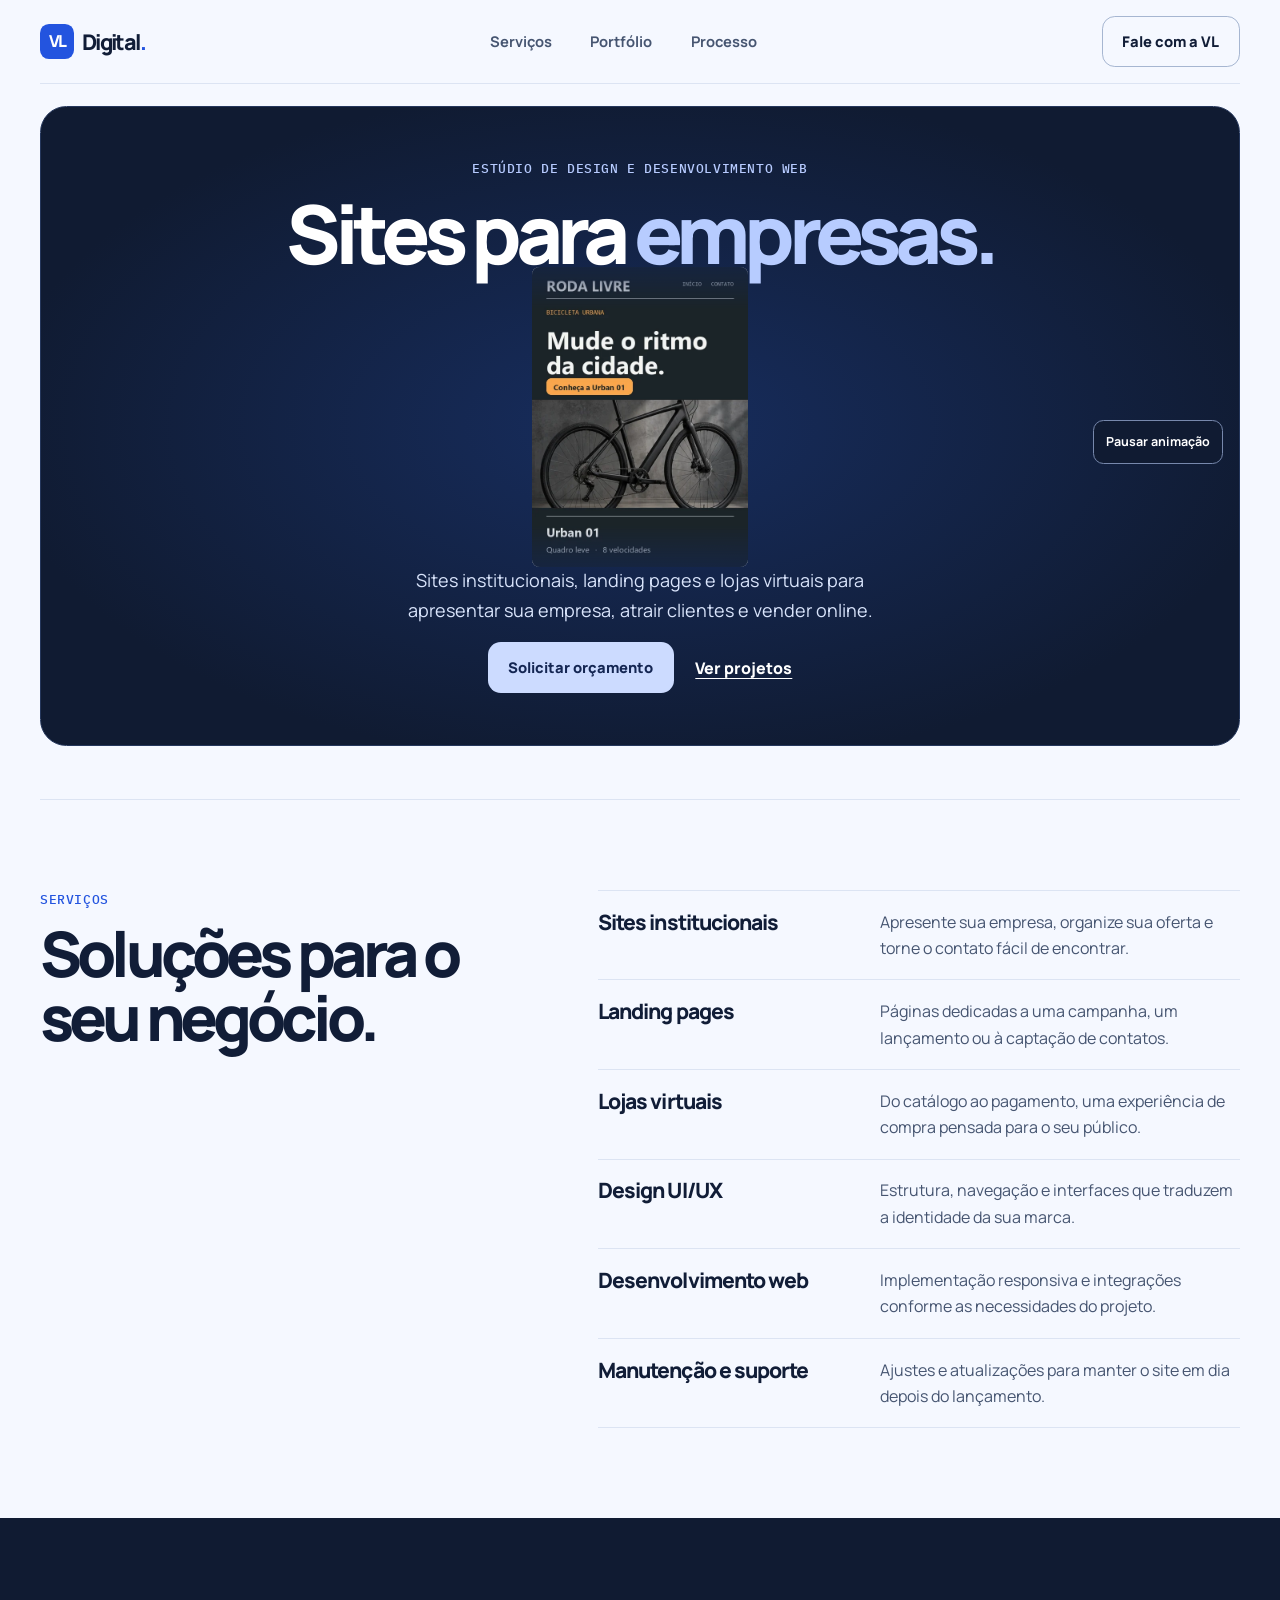
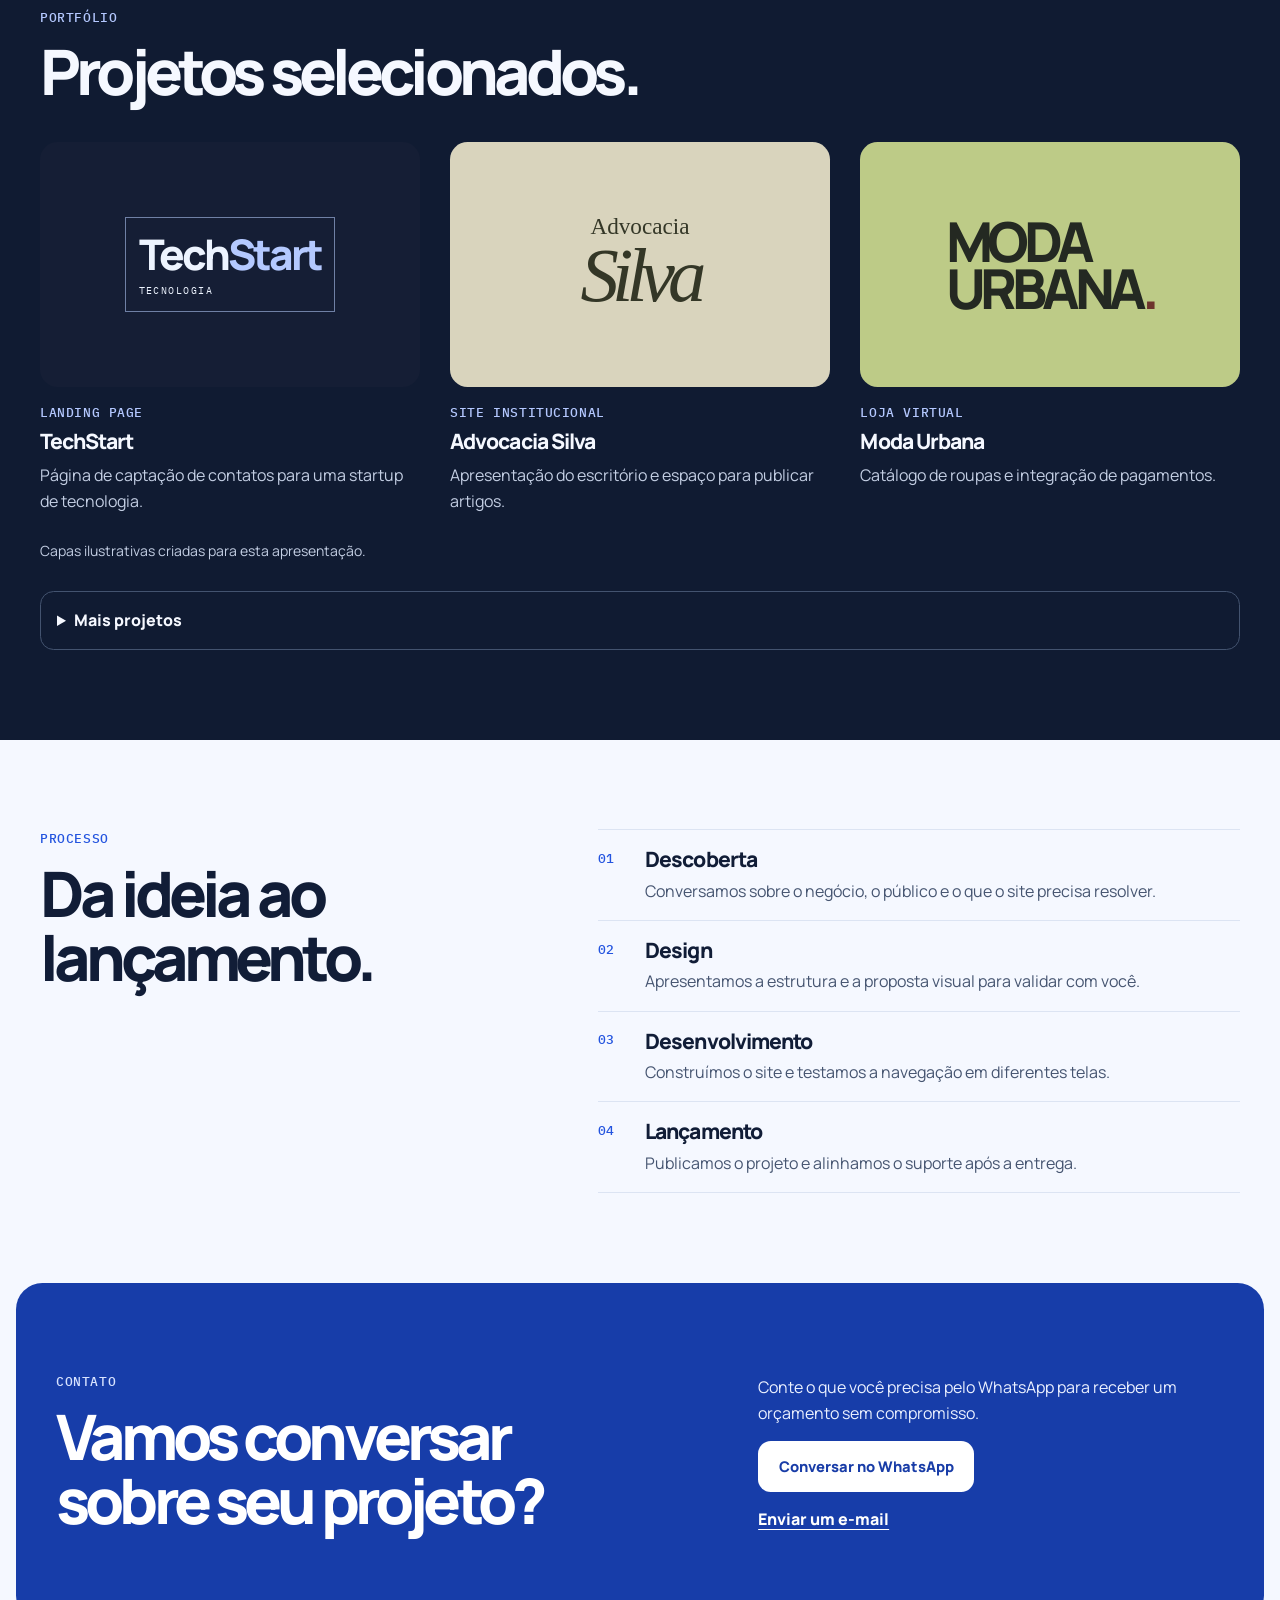
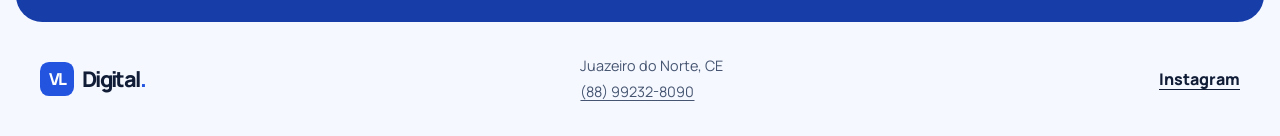
==== commit d56e06cc: "fix(main): removendo texto" ====
--- a/index.html
+++ b/index.html
@@ -43,7 +43,6 @@
           <a class="text-link" href="#portfolio">Ver projetos</a>
         </div>
       </div>
-      <p class="stream-caption">Projetos conceituais</p>
       <button class="stream-toggle" type="button" hidden>Pausar animação</button>
     </section>
 
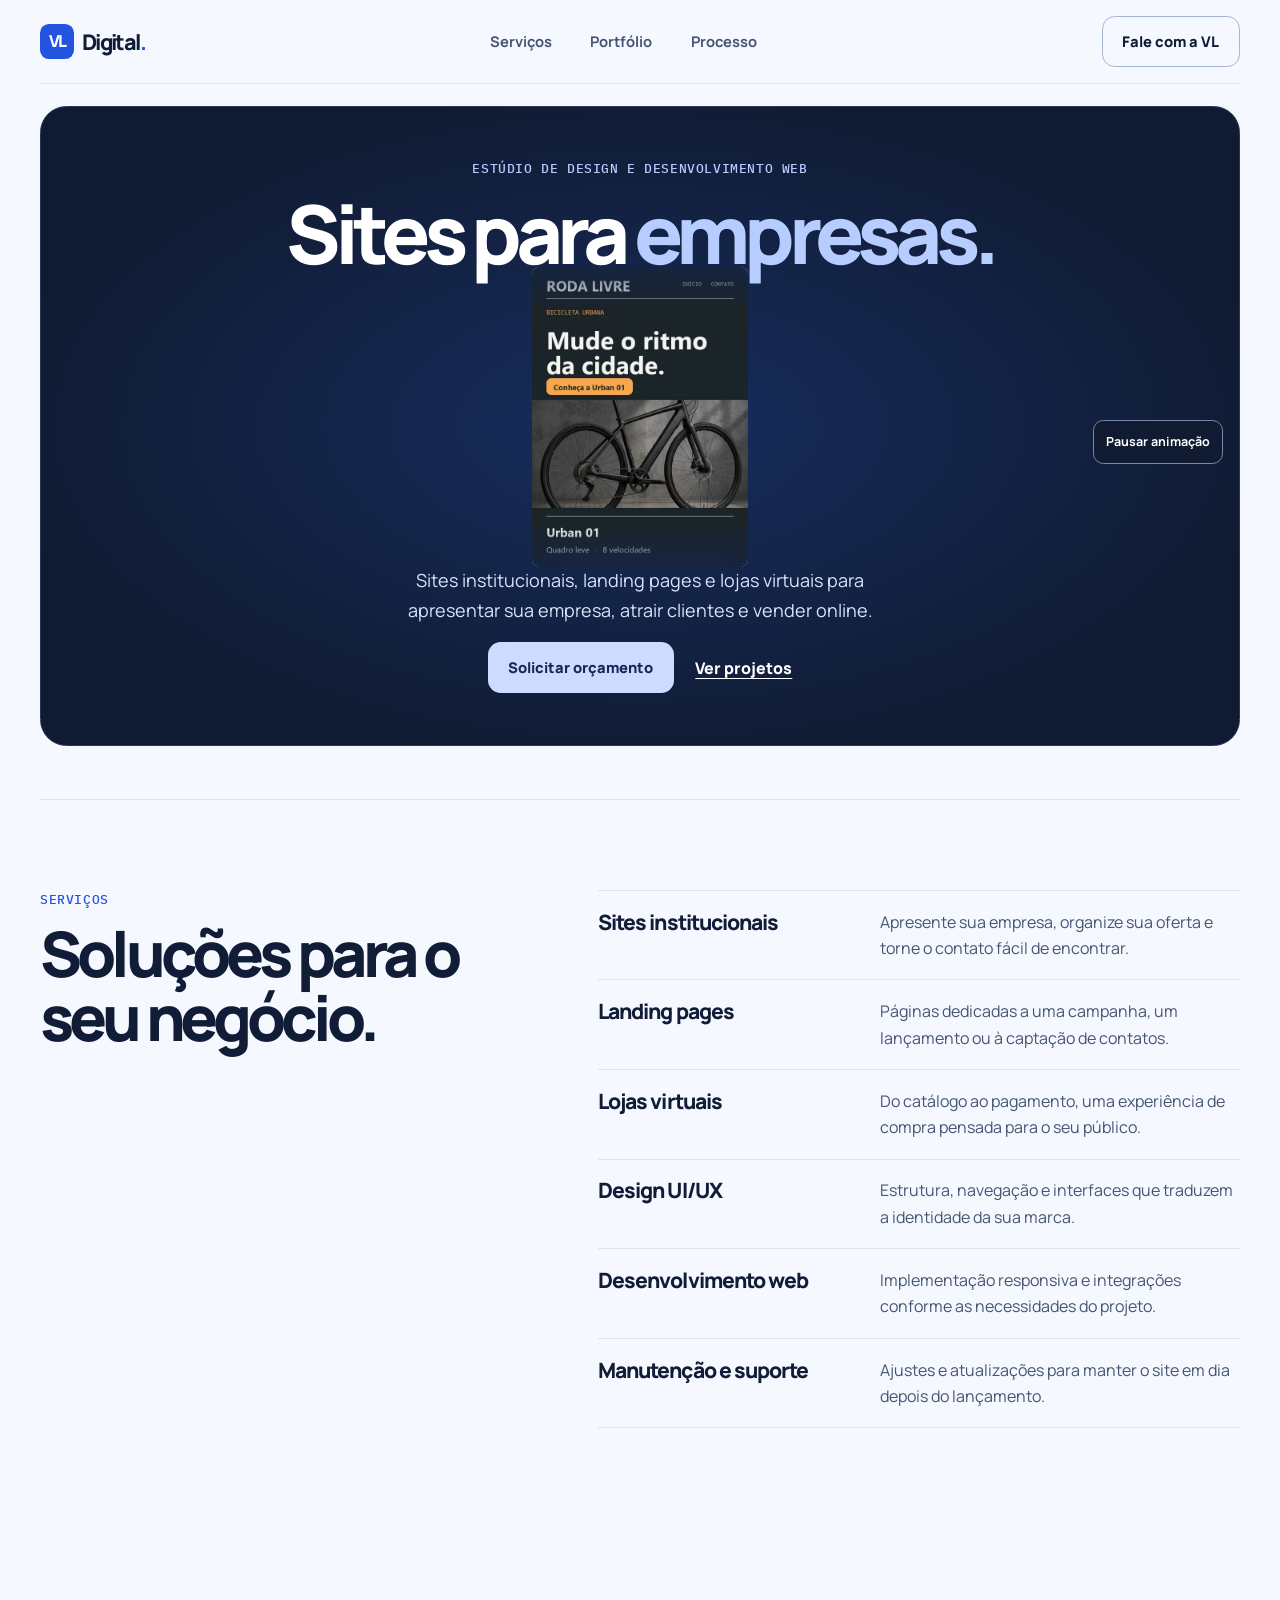
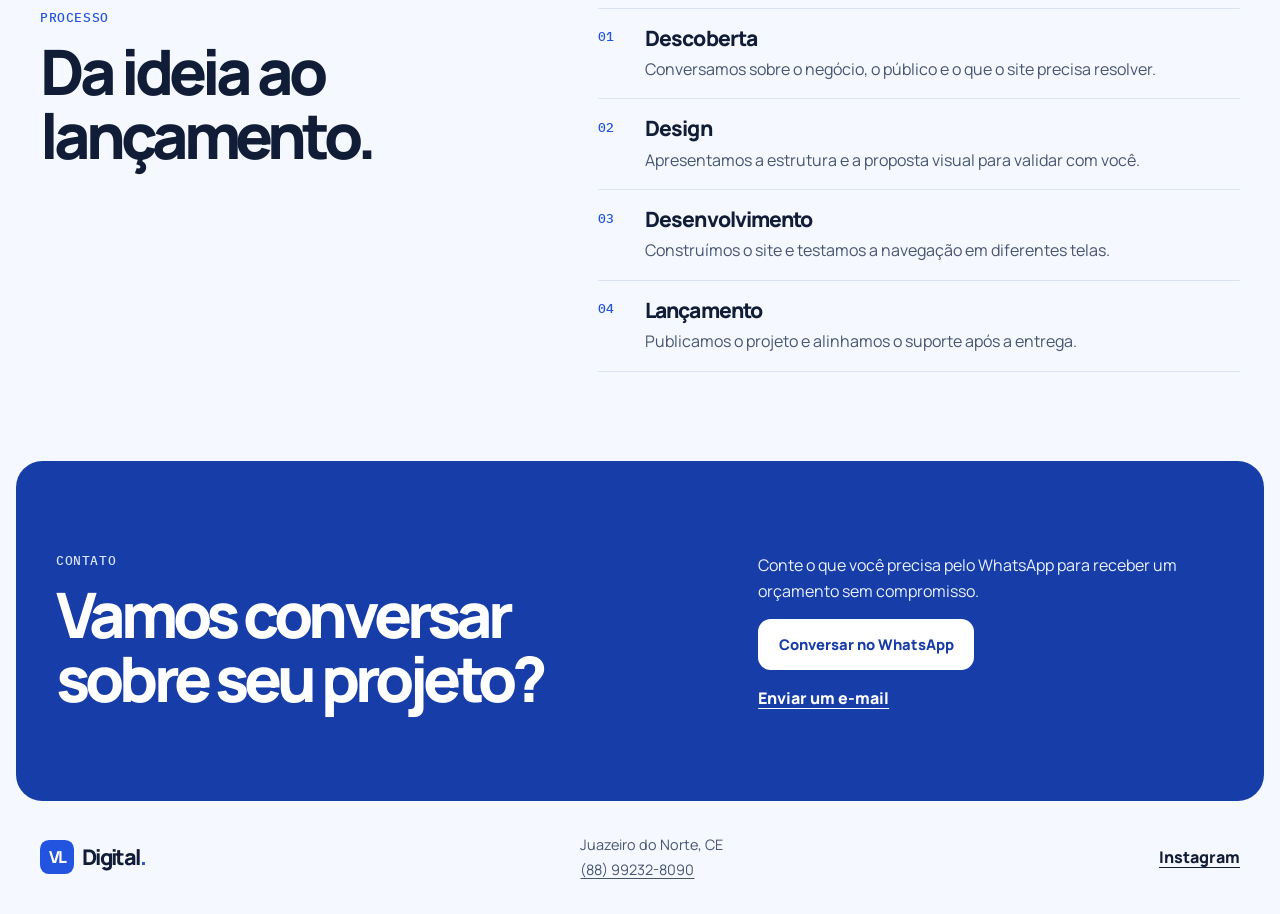
==== commit ff4d5d74: "fix(main) comentando area de portfolio" ====
--- a/index.html
+++ b/index.html
@@ -61,7 +61,7 @@
       </div>
     </section>
 
-    <section class="portfolio section" id="portfolio" aria-labelledby="portfolio-titulo">
+    <!-- <section class="portfolio section" id="portfolio" aria-labelledby="portfolio-titulo">
       <div class="wrap">
         <div class="section-heading">
           <p class="label">Portfólio</p>
@@ -91,8 +91,8 @@
           </ul>
         </details>
       </div>
-    </section>
-
+    </section> -->
+    
     <section class="wrap section process" id="processo" aria-labelledby="processo-titulo">
       <div class="section-heading">
         <p class="label">Processo</p>
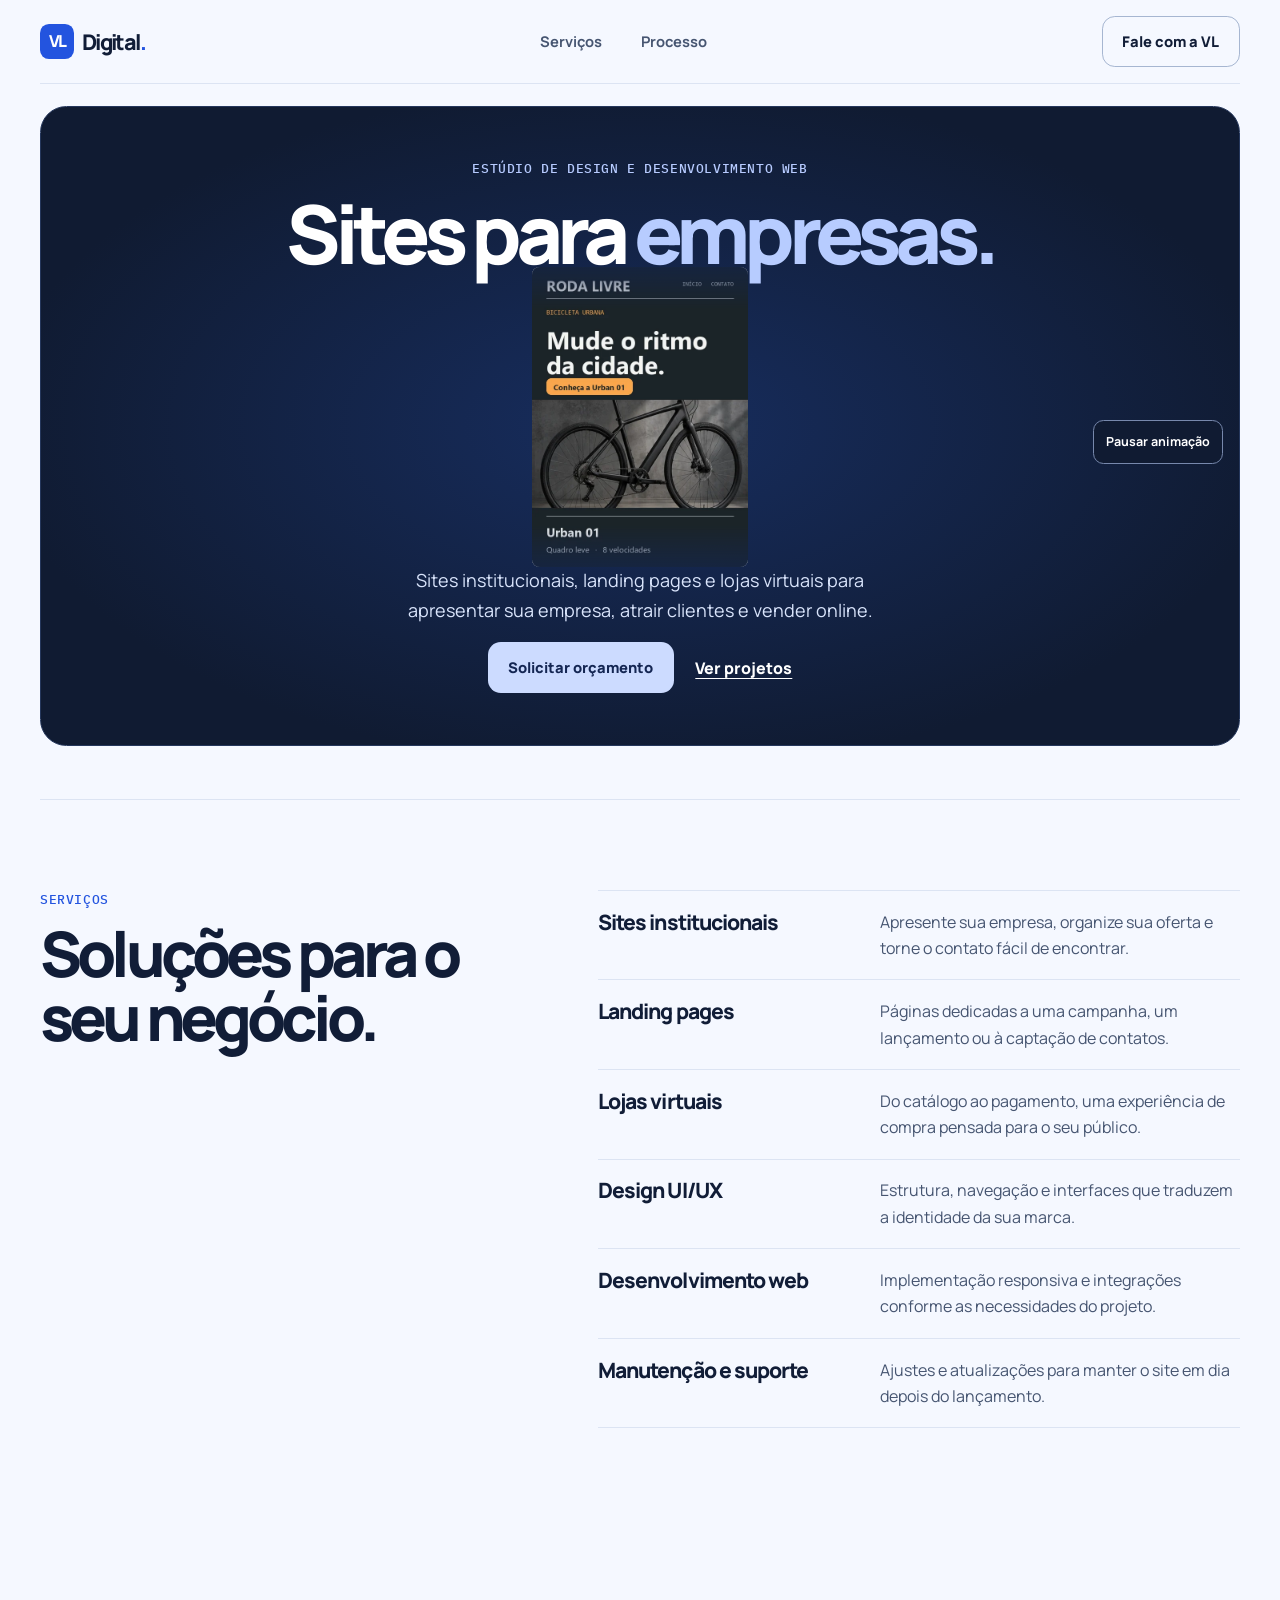
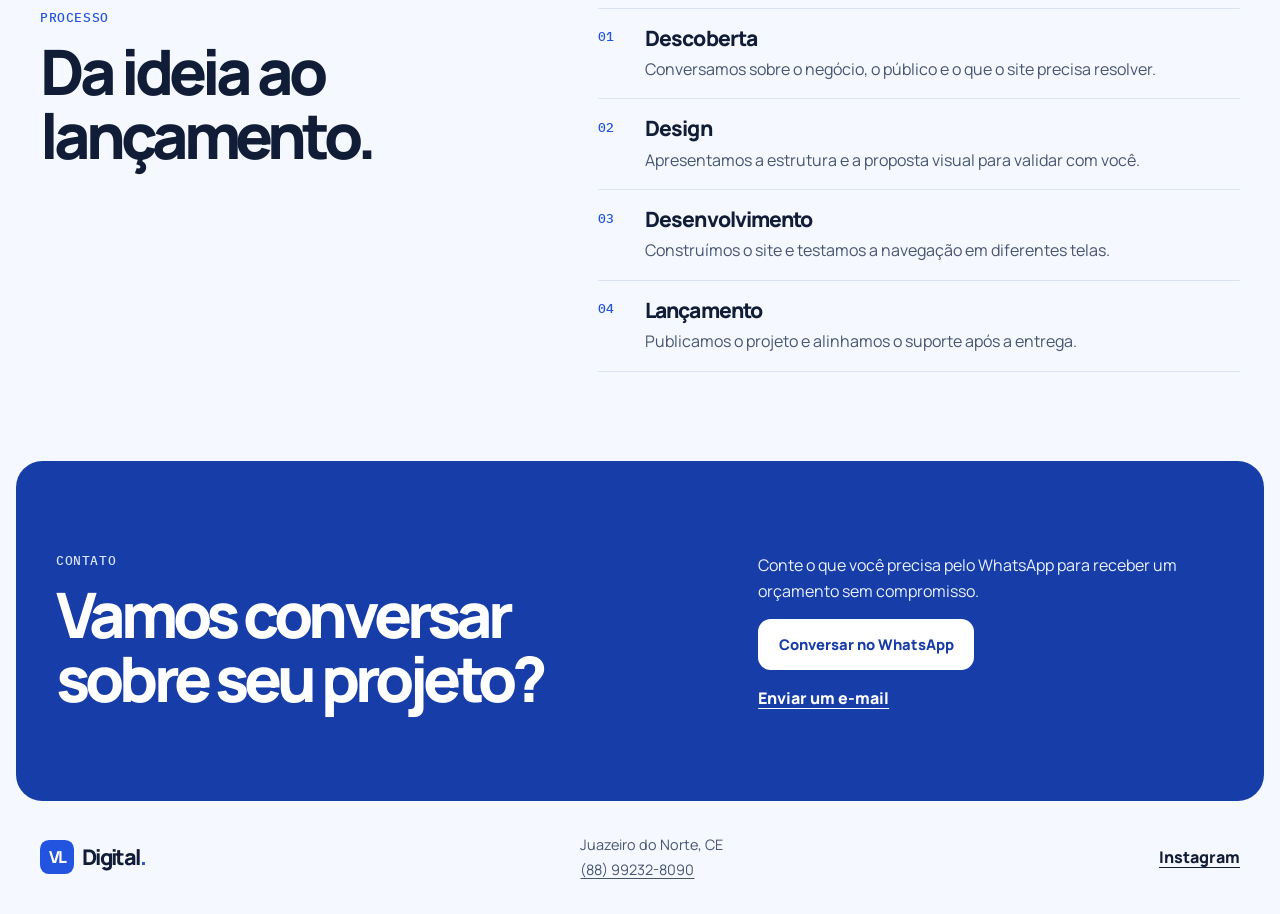
==== commit 869c6106: "fix(main) comentando area de portfolio" ====
--- a/index.html
+++ b/index.html
@@ -20,7 +20,7 @@
       <a class="brand" href="#inicio" aria-label="VL Digital, início"><span class="brand-icon" aria-hidden="true">VL</span> Digital<span class="brand-dot" aria-hidden="true">.</span></a>
       <nav class="main-nav" aria-label="Navegação principal">
         <a href="#servicos">Serviços</a>
-        <a href="#portfolio">Portfólio</a>
+       <!-- <a href="#portfolio">Portfólio</a> --> 
         <a href="#processo">Processo</a>
       </nav>
       <a class="button button-outline" href="#contato">Fale com a VL</a>
